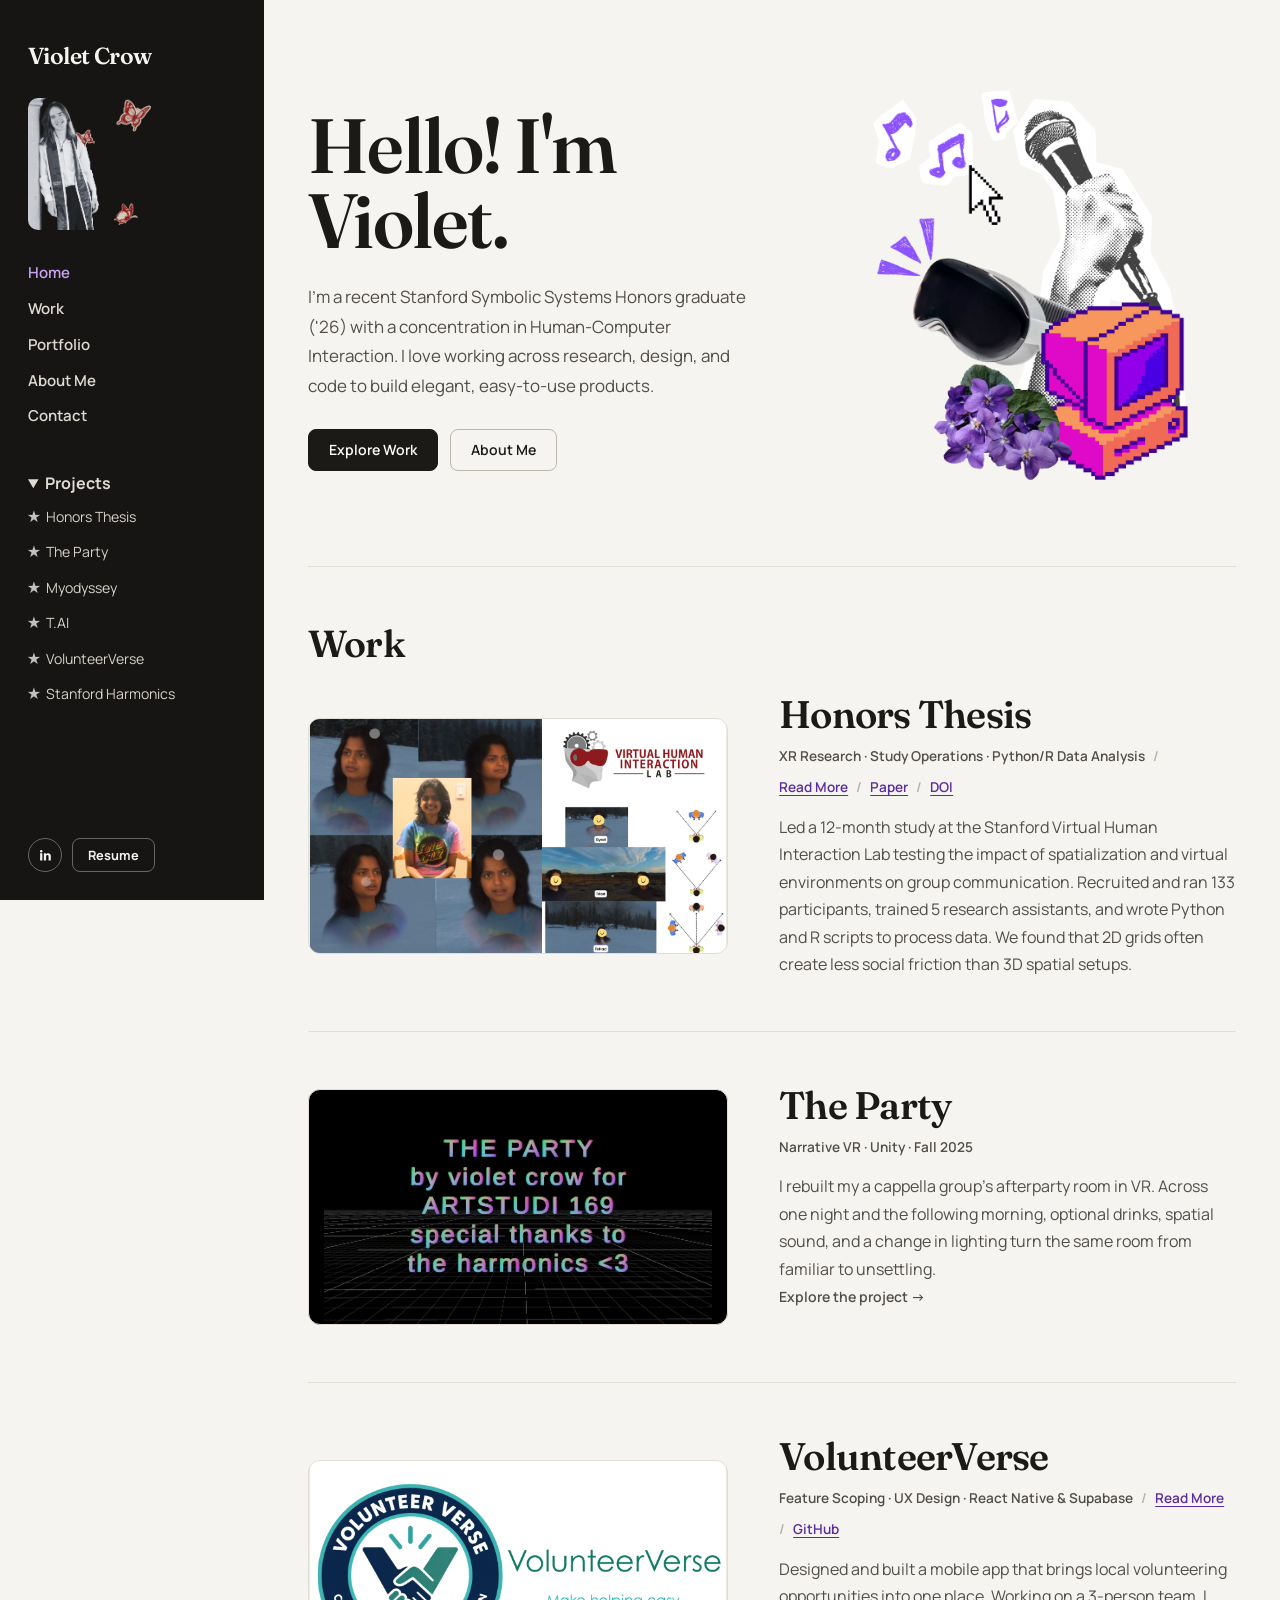
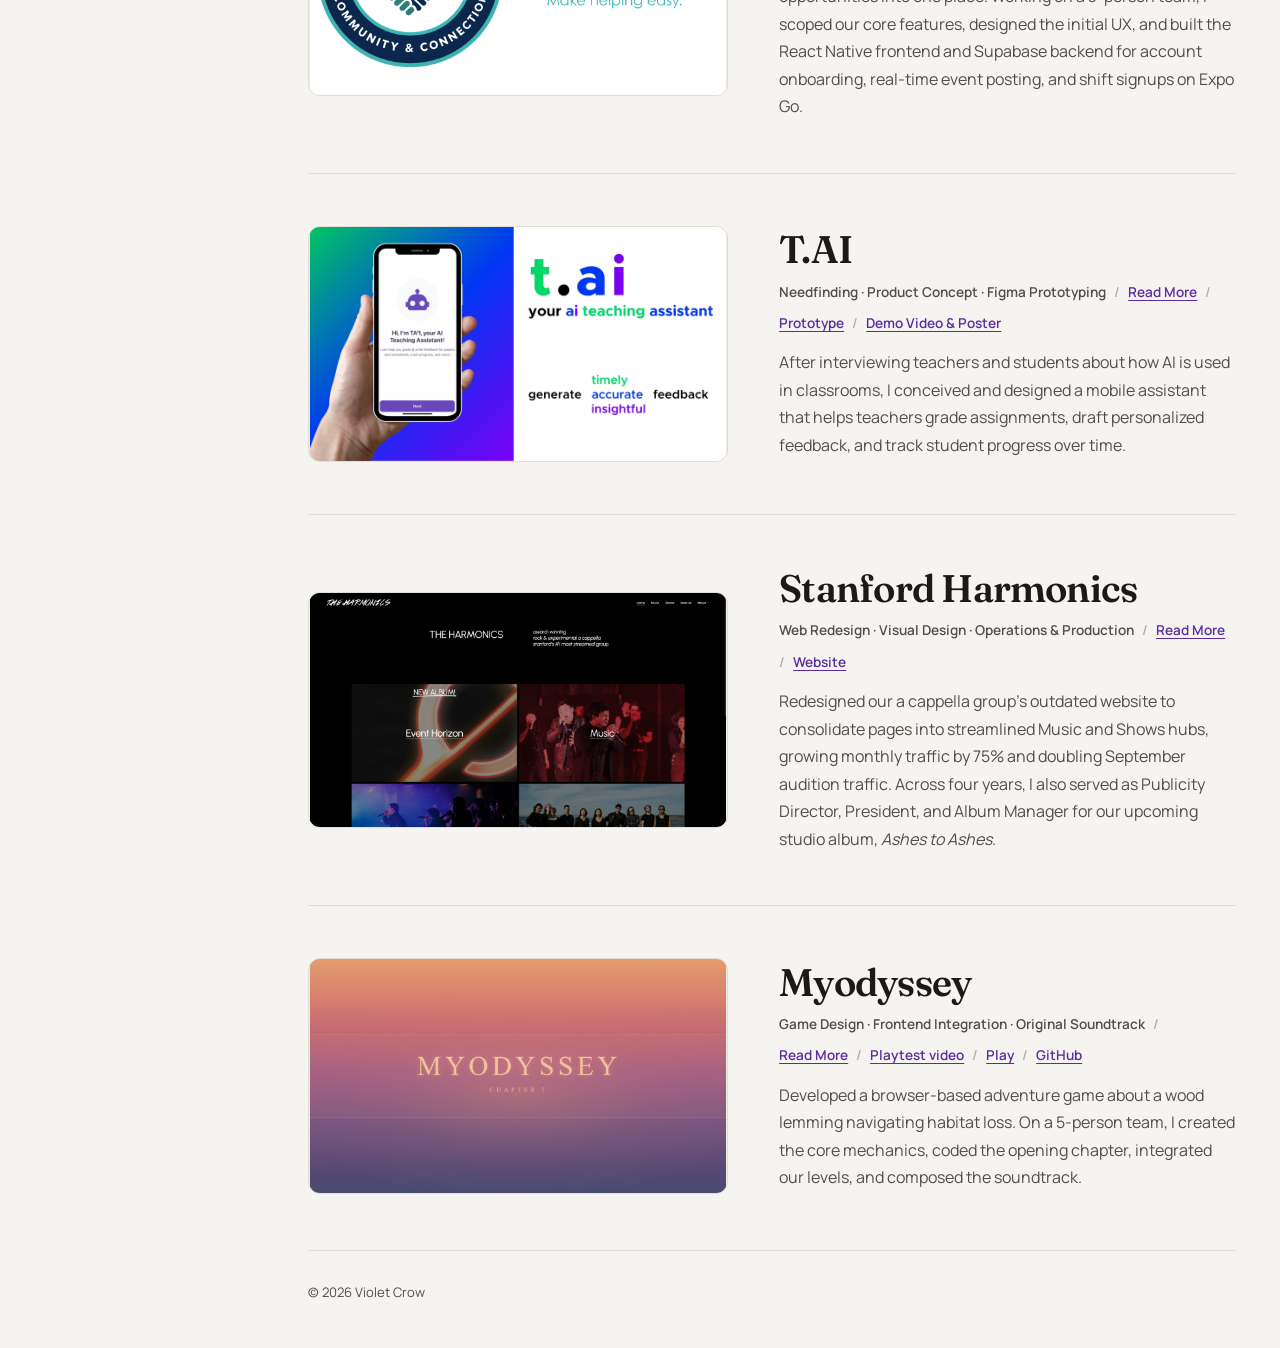
==== index.html @ f5a3b32a "added images to the party page" ====
<!DOCTYPE html>
<html lang="en">
<head>
  <meta charset="UTF-8" />
  <meta name="viewport" content="width=device-width, initial-scale=1.0" />
  <meta
    name="description"
    content="Violet Crow — Stanford Symbolic Systems graduate ('26) working across product, design, research, and engineering."
  />
  <title>Violet Crow | Product & HCI</title>

  <link rel="preconnect" href="https://fonts.googleapis.com" />
  <link rel="preconnect" href="https://fonts.gstatic.com" crossorigin />
  <link
    href="https://fonts.googleapis.com/css2?family=Fraunces:opsz,wght@9..144,600;9..144,700&family=Manrope:wght@400;500;600;700;800&display=swap"
    rel="stylesheet"
  />
  <link rel="stylesheet" href="styles.css" />
</head>

<body>
  <div class="site-shell">
    <aside class="sidebar" id="sidebar" aria-label="Site navigation">
      <div class="sidebar-top">
        <a class="brand" href="./">Violet Crow</a>
        <img
          class="profile-photo"
          src="assets/images/profile.png"
          alt="Portrait of Violet Crow"
          width="132"
          height="132"
        />
        <button
          class="menu-toggle"
          id="menu-toggle"
          type="button"
          aria-expanded="false"
          aria-controls="sidebar-menu"
        >
          Menu
        </button>
      </div>

      <div class="sidebar-menu" id="sidebar-menu">
        <nav class="sidebar-nav" aria-label="Primary">
          <a href="./" aria-current="page">Home</a>
          <a href="#work">Work</a>
          <a href="portfolio/">Portfolio</a>
          <a href="about/">About Me</a>
          <a href="contact/">Contact</a>
        </nav>

        <details class="recent-projects project-index" open>
          <summary>Projects</summary>
          <ul>
            <li><a href="work/thesis/">Honors Thesis</a></li>
            <li><a href="work/the-party/">The Party</a></li>
            <li><a href="work/myodyssey/">Myodyssey</a></li>
            <li><a href="work/tai/">T.AI</a></li>
            <li><a href="work/volunteerverse/">VolunteerVerse</a></li>
            <li><a href="work/harmonics/">Stanford Harmonics</a></li>
          </ul>
        </details>

        <div class="sidebar-actions">
          <a
            class="social-button"
            href="https://www.linkedin.com/in/violet-crow/"
            target="_blank"
            rel="noopener noreferrer"
            aria-label="LinkedIn"
            title="LinkedIn"
          >
            <svg viewBox="0 0 24 24" aria-hidden="true">
              <path d="M6.94 8.5H3.4V20h3.54V8.5ZM5.17 3A2.06 2.06 0 1 0 5.17 7.12 2.06 2.06 0 0 0 5.17 3ZM20.6 13.41c0-3.46-1.85-5.07-4.32-5.07-1.99 0-2.88 1.1-3.38 1.87V8.5H9.36V20h3.54v-5.69c0-1.5.28-2.95 2.14-2.95 1.84 0 1.87 1.71 1.87 3.04V20h3.55v-6.59Z" />
            </svg>
          </a>
          <a
            class="resume-button"
            href="https://violetcrow.me/assets/docs/VioletCrowResume.pdf"
            title="Resume"
            target="_blank"
            rel="noopener noreferrer"
          >
            Resume
          </a>
        </div>
      </div>
    </aside>

    <main class="main">
      <div class="container">
        <section class="hero">
          <div class="hero-grid">
            <div class="hero-copy">
              <p class="eyebrow">Product · Human-Computer Interaction · Design & Engineering</p>
              <h1>Hello! I'm Violet.</h1>
              <p class="hero-note">
                I’m a recent Stanford Symbolic Systems Honors graduate ('26) with a concentration in Human-Computer Interaction. I love working across research, design, and code to build elegant, easy-to-use products.
              </p>

              <div class="hero-actions">
                <a class="pill-button" href="#work">Explore Work</a>
                <a class="pill-button secondary" href="about/">About Me</a>
              </div>
            </div>

            <div class="hero-media">
              <img
                class="hero-collage media-placeholder"
                src="assets/images/hero-collage.png"
                alt="Collage of Violet Crow's research, design, and engineering projects"
              />
            </div>
          </div>
        </section>

        <section class="section" id="work" aria-labelledby="work-heading">
          <div class="section-heading">
            <h2 id="work-heading">Work</h2>
          </div>

          <div class="project-list">
            <!-- 1. Honors Thesis -->
            <article class="project">
              <a class="project-image-wrap" href="work/thesis/" aria-label="View Honors Thesis">
                <img
                  class="project-image"
                  src="assets/images/thesis.jpg"
                  alt="Honors thesis preview"
                  loading="lazy"
                />
              </a>

              <div class="project-copy">
                <h3 class="project-title">
                  <a href="work/thesis/">Honors Thesis</a>
                </h3>

                <div class="project-meta">
                  <span>XR Research · Study Operations · Python/R Data Analysis</span>
                  <span class="dot">/</span>
                  <a href="work/thesis/">Read More</a>
                  <span class="dot">/</span>
                  <a href="https://violetcrow.me/assets/portfolio/thesis-paper.pdf" target="_blank" rel="noopener noreferrer" aria-label="Read thesis paper">Paper</a>
                  <span class="dot">/</span>
                  <a href="https://doi.org/10.25740/my027tc4249" target="_blank" rel="noopener noreferrer" aria-label="Stanford repository DOI">DOI</a>
                </div>

                <p class="project-description">
                  Led a 12-month study at the Stanford Virtual Human Interaction Lab testing the impact of spatialization and virtual environments on group communication. Recruited and ran 133 participants, trained 5 research assistants, and wrote Python and R scripts to process data. We found that 2D grids often create less social friction than 3D spatial setups.
                </p>
              </div>
            </article>

            <!-- The Party -->
            <article class="project party-project">
              <a class="project-image-wrap" href="work/the-party/" aria-label="Explore The Party">
                <img
                  class="project-image"
                  src="assets/images/party-credits.png"
                  alt="The Party by Violet Crow for ARTSTUDI 169. Special thanks to the Harmonics."
                  width="895"
                  height="539"
                  loading="lazy"
                />
              </a>
              <div class="project-copy"><h3 class="project-title"><a href="work/the-party/">The Party</a></h3>
                <div class="project-meta"><span>Narrative VR · Unity · Fall 2025</span></div>
                <p class="project-description">I rebuilt my a cappella group’s afterparty room in VR. Across one night and the following morning, optional drinks, spatial sound, and a change in lighting turn the same room from familiar to unsettling.</p>
                <a class="back-link" href="work/the-party/">Explore the project →</a>
              </div>
            </article>

            <article class="project">
              <a class="project-image-wrap" href="work/volunteerverse/" aria-label="View VolunteerVerse">
                <img
                  class="project-image"
                  src="assets/images/volunteerverse.jpg"
                  alt="VolunteerVerse mobile app preview"
                  loading="lazy"
                />
              </a>

              <div class="project-copy">
                <h3 class="project-title">
                  <a href="work/volunteerverse/">VolunteerVerse</a>
                </h3>

                <div class="project-meta">
                  <span>Feature Scoping · UX Design · React Native & Supabase</span>
                  <span class="dot">/</span>
                  <a href="work/volunteerverse/">Read More</a>
                  <span class="dot">/</span>
                  <a href="https://github.com/cs147L-25au/Final-Project-volunteer_verse" target="_blank" rel="noopener noreferrer">GitHub</a>
                </div>

                <p class="project-description">
                  Designed and built a mobile app that brings local volunteering opportunities into one place. Working on a 3-person team, I scoped our core features, designed the initial UX, and built the React Native frontend and Supabase backend for account onboarding, real-time event posting, and shift signups on Expo Go.
                </p>
              </div>
            </article>

            <!-- 3. T.AI -->
            <article class="project">
              <a class="project-image-wrap" href="work/tai/" aria-label="View T.AI">
                <img
                  class="project-image"
                  src="assets/images/tai.jpg"
                  alt="T.AI mobile app preview"
                  loading="lazy"
                />
              </a>

              <div class="project-copy">
                <h3 class="project-title">
                  <a href="work/tai/">T.AI</a>
                </h3>

                <div class="project-meta">
                  <span>Needfinding · Product Concept · Figma Prototyping</span>
                  <span class="dot">/</span>
                  <a href="work/tai/">Read More</a>
                  <span class="dot">/</span>
                  <a href="https://www.figma.com/proto/utyWo2W1V87F10TjftMStV/MedFi-Prototype--Current-?node-id=98-238&t=ID0Ffh1nkYUGRBFG-1&scaling=scale-down&content-scaling=fixed&page-id=0%3A1&starting-point-node-id=98%3A238" target="_blank" rel="noopener noreferrer">Prototype</a>
                  <span class="dot">/</span>
                  <a href="https://violetcrow.me/work/tai/#deliverables" target="_blank" rel="noopener noreferrer">Demo Video & Poster</a>
                </div>

                <p class="project-description">
                  After interviewing teachers and students about how AI is used in classrooms, I conceived and designed a mobile assistant that helps teachers grade assignments, draft personalized feedback, and track student progress over time.
                </p>
              </div>
            </article>

            <!-- 4. Stanford Harmonics -->
            <article class="project">
              <a class="project-image-wrap" href="work/harmonics/" aria-label="View Stanford Harmonics project">
                <img
                  class="project-image"
                  src="assets/images/harmonics.jpg"
                  alt="Stanford Harmonics website and visual design work"
                  loading="lazy"
                />
              </a>

              <div class="project-copy">
                <h3 class="project-title">
                  <a href="work/harmonics/">Stanford Harmonics</a>
                </h3>

                <div class="project-meta">
                  <span>Web Redesign · Visual Design · Operations & Production</span>
                  <span class="dot">/</span>
                  <a href="work/harmonics/">Read More</a>
                  <span class="dot">/</span>
                  <a href="https://stanfordharmonics.com" target="_blank" rel="noopener noreferrer" aria-label="Visit Harmonics website">Website</a>
                </div>

                <p class="project-description">
                  Redesigned our a cappella group’s outdated website to consolidate pages into streamlined Music and Shows hubs, growing monthly traffic by 75% and doubling September audition traffic. Across four years, I also served as Publicity Director, President, and Album Manager for our upcoming studio album, <em>Ashes to Ashes</em>.
                </p>
              </div>
            </article>

            <!-- 5. Myodyssey -->
            <article class="project">
              <a class="project-image-wrap" href="work/myodyssey/" aria-label="View Myodyssey">
                <img
                  class="project-image"
                  src="assets/images/myodyssey.jpg"
                  alt="Myodyssey game preview"
                  loading="lazy"
                />
              </a>

              <div class="project-copy">
                <h3 class="project-title">
                  <a href="work/myodyssey/">Myodyssey</a>
                </h3>

                <div class="project-meta">
                  <span>Game Design · Frontend Integration · Original Soundtrack</span>
                  <span class="dot">/</span>
                  <a href="work/myodyssey/">Read More</a>
                  <span class="dot">/</span>
                  <a href="work/myodyssey/#playtest-video">Playtest video</a>
                  <span class="dot">/</span>
                  <a href="https://venef.itch.io/myodyssey" target="_blank" rel="noopener noreferrer">Play</a>
                  <span class="dot">/</span>
                  <a href="https://github.com/F10naH/Myopus_game" target="_blank" rel="noopener noreferrer">GitHub</a>
                </div>

                <p class="project-description">
                  Developed a browser-based adventure game about a wood lemming navigating habitat loss. On a 5-person team, I created the core mechanics, coded the opening chapter, integrated our levels, and composed the soundtrack.
                </p>
              </div>
            </article>
          </div>
        </section>

        <footer>
          © 2026 Violet Crow
        </footer>
      </div>
    </main>
  </div>

  <script>
    const menuToggle = document.getElementById('menu-toggle');
    const sidebar = document.getElementById('sidebar');

    menuToggle.addEventListener('click', () => {
      const isOpen = sidebar.classList.toggle('is-open');
      menuToggle.setAttribute('aria-expanded', isOpen);
      menuToggle.textContent = isOpen ? 'Close' : 'Menu';
    });
  </script>
</body>
</html>
---- styles.css ----
:root {
  --bg: #f6f4f0;
  --surface: #fcfbf9;
  --surface-tint: #edeae4;
  --ink: #1c1a17;
  --muted: #524e49;
  --line: #e2ddd5;
  --purple: #5a2ca0;
  --purple-dark: #40206f;
  --sidebar: 264px;
  --max-width: 1360px;
  --radius: 12px;
}

* {
  box-sizing: border-box;
}

html {
  scroll-behavior: smooth;
}

body {
  margin: 0;
  background: var(--bg);
  color: var(--ink);
  font-family: "Manrope", system-ui, -apple-system, BlinkMacSystemFont, "Segoe UI", sans-serif;
  font-size: 1rem;
  line-height: 1.72;
  -webkit-font-smoothing: antialiased;
  text-rendering: optimizeLegibility;
}

a {
  color: inherit;
  text-decoration: none;
}

img {
  display: block;
  max-width: 100%;
}

h1,
h2,
h3,
h4 {
  margin: 0;
  font-family: "Fraunces", Georgia, serif;
  font-weight: 600;
  letter-spacing: -0.02em;
  color: var(--ink);
}

p {
  margin: 0;
  line-height: 1.72;
}

.site-shell {
  min-height: 100vh;
}

/* Hide template kickers across all pages */
.eyebrow,
.section-kicker,
.callout-kicker {
  display: none;
}

/* ---------------- Sidebar ---------------- */

.sidebar {
  position: fixed;
  inset: 0 auto 0 0;
  width: var(--sidebar);
  padding: 36px 28px 28px;
  display: flex;
  flex-direction: column;
  background: #161514;
  color: #f6f4f0;
  z-index: 30;
  overflow-y: auto;
}

.sidebar-top {
  display: flex;
  flex-direction: column;
}

.brand {
  display: inline-block;
  width: fit-content;
  font-family: "Fraunces", Georgia, serif;
  font-size: 1.45rem;
  font-weight: 600;
  letter-spacing: -0.025em;
  margin-bottom: 22px;
}

.profile-photo {
  width: 128px;
  aspect-ratio: 1;
  object-fit: cover;
  border-radius: 10px;
  margin-bottom: 30px;
}

.menu-toggle {
  display: none;
  background: transparent;
  border: 1px solid #6b6661;
  color: #f6f4f0;
  border-radius: 8px;
  padding: 6px 12px;
  font-family: inherit;
  font-size: 0.84rem;
  font-weight: 600;
  cursor: pointer;
}

.sidebar-menu {
  display: flex;
  flex-direction: column;
  flex: 1;
}

.sidebar-nav,
.recent-projects {
  display: grid;
  gap: 10px;
}

.sidebar-nav a {
  color: #dedad3;
  font-size: 0.94rem;
  font-weight: 600;
  width: fit-content;
  transition: color 150ms ease;
}

.sidebar-nav a:hover,
.sidebar-nav a[aria-current="page"],
.recent-projects a:hover,
.recent-projects a[aria-current="page"] {
  color: #c4a3f3;
}

.recent-projects {
  margin-top: 36px;
}

.recent-projects h2 {
  font-family: "Manrope", system-ui, sans-serif;
  font-size: 0.78rem;
  line-height: 1.3;
  color: #969089;
  font-weight: 700;
  letter-spacing: 0.04em;
  margin-bottom: 4px;
}

.recent-projects ul {
  margin: 0;
  padding-left: 16px;
  display: grid;
  gap: 8px;
  color: #d6d1c9;
}

li::marker {
  content: "★ ";
  color: silver;
}

.recent-projects li {
  padding-left: 2px;
}

.recent-projects a {
  font-size: 0.88rem;
  color: inherit;
  transition: color 150ms ease;
}

.sidebar-actions {
  margin-top: auto;
  display: flex;
  align-items: center;
  gap: 10px;
  padding-top: 30px;
}

.social-button,
.resume-button,
.pill-button {
  border: 1px solid #6b6661;
  background: transparent;
  color: inherit;
  transition:
    background-color 150ms ease,
    color 150ms ease,
    border-color 150ms ease;
}

.social-button:hover,
.resume-button:hover {
  background: #f6f4f0;
  color: #161514;
  border-color: #f6f4f0;
}

.social-button {
  width: 34px;
  height: 34px;
  display: grid;
  place-items: center;
  border-radius: 50%;
  flex: 0 0 auto;
}

.social-button svg {
  width: 15px;
  height: 15px;
  fill: currentColor;
}

.resume-button {
  min-height: 34px;
  padding: 0 15px;
  border-radius: 8px;
  font-size: 0.8rem;
  font-weight: 700;
  display: flex;
  align-items: center;
}

/* ---------------- Main & Buttons ---------------- */

.main {
  margin-left: var(--sidebar);
  min-height: 100vh;
}

.container {
  width: min(calc(100% - 88px), var(--max-width));
  margin: 0 auto;
}

.hero-actions {
  margin-top: 28px;
  display: flex;
  flex-wrap: wrap;
  gap: 12px;
}

.pill-button {
  display: inline-flex;
  align-items: center;
  justify-content: center;
  min-height: 42px;
  padding: 0 20px;
  border-radius: 8px;
  background: var(--ink);
  border-color: var(--ink);
  color: #fff;
  font-size: 0.88rem;
  font-weight: 600;
  font-family: inherit;
  cursor: pointer;
}

.pill-button:hover {
  background: var(--purple);
  border-color: var(--purple);
  color: #fff;
}

.pill-button.secondary {
  background: transparent;
  color: var(--ink);
  border-color: #bdb6ac;
}

.pill-button.secondary:hover {
  background: var(--ink);
  border-color: var(--ink);
  color: #fff;
}

.pill-button.small {
  min-height: 36px;
  padding: 0 16px;
  font-size: 0.82rem;
}

/* ---------------- Home Page ---------------- */

.hero {
  padding: 84px 0 72px;
}

.hero-grid {
  display: grid;
  grid-template-columns: minmax(0, 1.05fr) minmax(320px, 0.95fr);
  gap: clamp(36px, 5vw, 80px);
  align-items: center;
}

.hero-copy {
  max-width: 660px;
}

.hero h1 {
  font-size: clamp(3.2rem, 6vw, 5.4rem);
  line-height: 0.98;
}

.hero-note {
  margin-top: 24px;
  max-width: 600px;
  color: var(--muted);
  font-size: 1.06rem;
  line-height: 1.75;
}

.hero-media {
  display: grid;
  place-items: center;
}

.hero-collage {
  width: 100%;
  max-width: 600px;
  aspect-ratio: 1 / 1;
  object-fit: contain;
  border-radius: var(--radius);
}

.section {
  padding: 56px 0;
  border-top: 1px solid var(--line);
}

.section-heading {
  margin-bottom: 28px;
}

.section-heading h2 {
  font-size: clamp(1.75rem, 3vw, 2.35rem);
  line-height: 1.1;
}

.project-list {
  display: grid;
  gap: 52px;
}

.project {
  display: grid;
  grid-template-columns: minmax(260px, 420px) minmax(0, 1fr);
  gap: clamp(24px, 4vw, 52px);
  align-items: center;
  padding-bottom: 52px;
  border-bottom: 1px solid var(--line);
}

.project:last-child {
  padding-bottom: 0;
  border-bottom: 0;
}

.project-image-wrap {
  overflow: hidden;
  border-radius: var(--radius);
  background: var(--surface-tint);
  border: 1px solid var(--line);
  aspect-ratio: 16 / 9;
  display: flex;
  align-items: center;
  justify-content: center;
}

.party-project .project-image-wrap {
  background: #000;
}

.project-image {
  width: 100%;
  height: 100%;
  object-fit: contain;
  transition: transform 300ms ease;
}

.project:hover .project-image {
  transform: scale(1.015);
}

.project-title {
  font-size: clamp(1.75rem, 3vw, 2.5rem);
  line-height: 1.1;
}

.project-title a:hover {
  color: var(--purple);
}

.project-meta {
  margin-top: 10px;
  display: flex;
  align-items: center;
  flex-wrap: wrap;
  gap: 8px;
  color: var(--muted);
  font-size: 0.85rem;
  font-weight: 600;
}

.project-meta .dot {
  color: #b5afa6;
}

.project-meta a {
  color: var(--purple);
  text-decoration: underline;
  text-decoration-thickness: 1px;
  text-underline-offset: 3px;
}

.project-meta a:hover {
  color: var(--purple-dark);
}

.project-description {
  margin-top: 14px;
  max-width: 720px;
  color: var(--muted);
  font-size: 1rem;
}

/* ---------------- About Page ---------------- */

.page-hero {
  padding: 64px 0 48px;
}

.page-hero h1 {
  font-size: clamp(2.4rem, 4.2vw, 3.6rem);
  line-height: 1.02;
  margin-bottom: 20px;
}

.about-intro-grid {
  display: grid;
  grid-template-columns: minmax(0, 1.15fr) minmax(280px, 0.85fr);
  gap: clamp(32px, 5vw, 72px);
  align-items: start;
}

.prose {
  display: grid;
  gap: 16px;
  color: var(--muted);
  font-size: 1.02rem;
  max-width: 680px;
}

.prose strong {
  color: var(--ink);
  font-weight: 700;
}

.photo-card {
  margin: 0;
  overflow: hidden;
  border-radius: var(--radius);
  background: var(--surface-tint);
  border: 1px solid var(--line);
}

.photo-card img {
  width: 100%;
  aspect-ratio: 16 / 9;
  object-fit: contain;
}

.photo-strip {
  margin-top: 28px;
  display: grid;
  grid-template-columns: repeat(2, minmax(0, 1fr));
  gap: 20px;
}

.photo-caption {
  padding: 12px 16px;
  background: var(--surface);
  color: var(--muted);
  font-size: 0.82rem;
  font-weight: 500;
  border-top: 1px solid var(--line);
}

.experience-list {
  display: grid;
  gap: 28px;
}

.experience-item {
  display: grid;
  grid-template-columns: 240px minmax(0, 1fr);
  gap: clamp(16px, 3vw, 44px);
  padding-bottom: 28px;
  border-bottom: 1px solid var(--line);
}

.experience-item:last-child {
  padding-bottom: 0;
  border-bottom: 0;
}

.experience-org {
  font-family: "Fraunces", Georgia, serif;
  font-size: 1.3rem;
  line-height: 1.2;
}

.experience-period {
  margin-top: 4px;
  color: var(--muted);
  font-size: 0.85rem;
  font-weight: 600;
}

.experience-role {
  font-family: "Manrope", system-ui, sans-serif;
  font-size: 1rem;
  font-weight: 700;
  color: var(--ink);
  margin-bottom: 4px;
}

.sub-roles {
  display: grid;
  gap: 16px;
}

.experience-desc {
  color: var(--muted);
  font-size: 0.98rem;
  max-width: 720px;
}

.card-grid-3 {
  display: grid;
  grid-template-columns: repeat(3, minmax(0, 1fr));
  gap: 20px;
}

.info-card {
  background: var(--surface);
  border: 1px solid var(--line);
  border-radius: var(--radius);
  padding: 24px;
}

.info-card h3 {
  font-size: 1.25rem;
  margin-bottom: 12px;
}

.skill-list {
  list-style: none;
  padding: 12px 0 0;
  margin: 0;
  display: grid;
  gap: 8px;
  border-top: 1px solid var(--line);
}

.skill-list li {
  font-size: 0.94rem;
  font-weight: 500;
  color: var(--muted);
}

.beyond-grid {
  display: grid;
  grid-template-columns: minmax(0, 1.15fr) minmax(260px, 0.85fr);
  gap: clamp(28px, 5vw, 64px);
  align-items: start;
}

.favorites-box {
  margin: 0;
  background: var(--surface);
  border: 1px solid var(--line);
  border-radius: var(--radius);
  padding: 20px 24px;
  display: grid;
  gap: 12px;
}

.favorite-row {
  display: flex;
  flex-direction: column;
  gap: 2px;
  padding-bottom: 12px;
  border-bottom: 1px solid var(--line);
}

.favorite-row:last-child {
  padding-bottom: 0;
  border-bottom: 0;
}

.favorite-row dd {
  margin: 0;
}

.favorite-label {
  font-size: 0.78rem;
  font-weight: 600;
  color: var(--muted);
}

.favorite-value {
  font-size: 0.96rem;
  font-weight: 700;
  color: var(--ink);
}

/* ---------------- Contact Page ---------------- */

.contact-section {
  min-height: calc(100vh - 100px);
  padding: 72px 0 84px;
  display: flex;
  flex-direction: column;
  justify-content: center;
  max-width: 780px;
}

.contact-section h1 {
  font-size: clamp(2.6rem, 4.5vw, 3.8rem);
  line-height: 1.02;
  margin-bottom: 20px;
}

.contact-grid {
  margin-top: 36px;
  display: grid;
  gap: 16px;
}

.contact-card {
  background: var(--surface);
  border: 1px solid var(--line);
  border-radius: var(--radius);
  padding: 24px 28px;
  display: flex;
  align-items: center;
  justify-content: space-between;
  gap: 20px;
  flex-wrap: wrap;
}

.contact-label {
  font-family: "Manrope", system-ui, sans-serif;
  font-size: 0.9rem;
  font-weight: 700;
  color: var(--ink);
  margin: 0 0 4px;
}

.contact-value {
  font-family: "Manrope", system-ui, sans-serif;
  font-size: 1.02rem;
  font-weight: 600;
  margin: 0;
}

.contact-value a {
  color: var(--purple);
  text-decoration: underline;
  text-decoration-thickness: 1.5px;
  text-underline-offset: 4px;
  transition: color 150ms ease;
}

.contact-value a:hover {
  color: var(--purple-dark);
}

.contact-actions {
  display: flex;
  align-items: center;
  gap: 10px;
}

/* ---------------- Project Case Study ---------------- */

.case-hero {
  padding: 56px 0 44px;
}

.back-link {
  display: inline-flex;
  align-items: center;
  gap: 6px;
  margin-bottom: 20px;
  color: var(--muted);
  font-size: 0.88rem;
  font-weight: 600;
  transition: color 150ms ease;
}

.back-link:hover {
  color: var(--purple);
}

.case-hero h1 {
  font-size: clamp(2.4rem, 4.4vw, 3.6rem);
  line-height: 1.04;
  max-width: 860px;
}

.case-subtitle {
  margin-top: 14px;
  max-width: 780px;
  font-size: clamp(1.08rem, 1.8vw, 1.28rem);
  font-weight: 500;
  line-height: 1.55;
  color: var(--muted);
}

.case-meta-grid {
  margin-top: 28px;
  padding: 18px 0;
  border-top: 1px solid var(--line);
  border-bottom: 1px solid var(--line);
  display: grid;
  grid-template-columns: repeat(4, minmax(0, 1fr));
  gap: 20px;
}

.meta-item {
  display: flex;
  flex-direction: column;
  gap: 4px;
}

.meta-label {
  font-size: 0.78rem;
  font-weight: 600;
  color: var(--muted);
}

.meta-value {
  font-size: 0.92rem;
  font-weight: 700;
  color: var(--ink);
  line-height: 1.45;
}

.case-banner {
  margin: 28px 0 0;
  overflow: hidden;
  border-radius: var(--radius);
  border: 1px solid var(--line);
  background: var(--surface-tint);
}

.case-banner img {
  width: 100%;
  aspect-ratio: 16 / 9;
  object-fit: contain;
}

.case-grid {
  display: grid;
  grid-template-columns: 240px minmax(0, 1fr);
  gap: clamp(20px, 4vw, 56px);
  align-items: start;
}

.case-grid h2 {
  font-size: clamp(1.45rem, 2.4vw, 1.95rem);
  line-height: 1.15;
}

.case-body {
  display: grid;
  gap: 16px;
  max-width: 700px;
  color: var(--muted);
  font-size: 1.02rem;
}

.case-body strong {
  color: var(--ink);
  font-weight: 700;
}

.case-body > .photo-card img {
  height: auto;
  aspect-ratio: auto;
}

.callout-box {
  margin: 8px 0;
  padding: 4px 0 4px 20px;
  border-left: 2px solid var(--line);
}

.callout-box blockquote {
  margin: 0;
}

.callout-box p {
  color: var(--ink);
  font-size: 1rem;
  font-style: italic;
  line-height: 1.72;
}

.case-gallery {
  margin-top: 32px;
  display: grid;
  grid-template-columns: repeat(2, minmax(0, 1fr));
  gap: 22px;
}

.case-gallery.single {
  grid-template-columns: 1fr;
}

.case-gallery.three-col {
  grid-template-columns: repeat(3, minmax(0, 1fr));
}

.embed-grid {
  display: grid;
  grid-template-columns: repeat(2, minmax(0, 1fr));
  gap: 24px;
}

.embed-card {
  background: var(--surface);
  border: 1px solid var(--line);
  border-radius: var(--radius);
  overflow: hidden;
  display: flex;
  flex-direction: column;
}

.embed-header {
  padding: 14px 18px;
  border-bottom: 1px solid var(--line);
  display: flex;
  align-items: center;
  justify-content: space-between;
  gap: 12px;
}

.embed-title {
  font-family: "Manrope", system-ui, sans-serif;
  font-size: 0.92rem;
  font-weight: 700;
  color: var(--ink);
}

.embed-header a {
  font-size: 0.82rem;
  font-weight: 600;
  color: var(--purple);
  text-decoration: underline;
  text-underline-offset: 3px;
}

.embed-frame {
  width: 100%;
  aspect-ratio: 16 / 10;
  border: 0;
  background: var(--surface-tint);
  display: block;
}

.project-nav-footer {
  padding: 36px 0;
  border-top: 1px solid var(--line);
  display: flex;
  align-items: center;
  justify-content: space-between;
  gap: 16px;
  flex-wrap: wrap;
}

.project-nav-footer .back-link {
  margin-bottom: 0;
}

.project-nav-link {
  display: flex;
  flex-direction: column;
  gap: 4px;
}

.project-nav-link.next {
  text-align: right;
  margin-left: auto;
}

.project-nav-label {
  font-size: 0.78rem;
  font-weight: 600;
  color: var(--muted);
}

.project-nav-title {
  font-family: "Fraunces", Georgia, serif;
  font-size: 1.35rem;
  color: var(--ink);
  transition: color 150ms ease;
}

.project-nav-link:hover .project-nav-title {
  color: var(--purple);
}

/* ---------------- Audio Track Selector ---------------- */

.audio-card {
  background: var(--surface);
  border: 1px solid var(--line);
  border-radius: var(--radius);
  padding: 22px 24px;
  display: grid;
  gap: 16px;
}

.audio-card-header {
  display: flex;
  align-items: center;
  justify-content: space-between;
  gap: 12px;
  flex-wrap: wrap;
}

.audio-player {
  width: 100%;
  height: 40px;
}

.track-list {
  display: flex;
  flex-wrap: wrap;
  gap: 8px;
}

.track-btn {
  padding: 7px 14px;
  border-radius: 8px;
  border: 1px solid var(--line);
  background: var(--bg);
  color: var(--ink);
  font-family: inherit;
  font-size: 0.82rem;
  font-weight: 600;
  cursor: pointer;
  transition:
    background-color 150ms ease,
    color 150ms ease,
    border-color 150ms ease;
}

.track-btn:hover {
  border-color: var(--purple);
  color: var(--purple);
}

.track-btn.is-active {
  background: var(--purple);
  border-color: var(--purple);
  color: #fff;
}

/* ---------------- Footer ---------------- */

footer {
  padding: 30px 0 44px;
  border-top: 1px solid var(--line);
  color: var(--muted);
  font-size: 0.82rem;
}

/* ---------------- Responsive ---------------- */

@media (max-width: 1000px) {
  :root {
    --sidebar: 224px;
  }

  .sidebar {
    padding-inline: 20px;
  }

  .container {
    width: min(calc(100% - 52px), var(--max-width));
  }

  .hero-grid,
  .about-intro-grid,
  .beyond-grid,
  .experience-item,
  .card-grid-3,
  .case-grid,
  .case-gallery.three-col,
  .embed-grid {
    grid-template-columns: 1fr;
  }

  .experience-item {
    gap: 12px;
  }

  .case-meta-grid {
    grid-template-columns: repeat(2, minmax(0, 1fr));
  }

  .hero-collage {
    max-width: 520px;
  }
}

@media (max-width: 760px) {
  :root {
    --sidebar: 0px;
  }

  .sidebar {
    position: sticky;
    top: 0;
    width: 100%;
    padding: 14px 20px;
    border-bottom: 1px solid #2b2927;
  }

  .sidebar-top {
    flex-direction: row;
    align-items: center;
    justify-content: space-between;
  }

  .brand {
    font-size: 1.25rem;
    margin-bottom: 0;
  }

  .profile-photo {
    display: none;
  }

  .menu-toggle {
    display: inline-flex;
    align-items: center;
    justify-content: center;
  }

  .sidebar-menu {
    display: none;
    padding-top: 18px;
    padding-bottom: 8px;
  }

  .sidebar.is-open .sidebar-menu {
    display: flex;
  }

  .sidebar-nav {
    display: flex;
    flex-wrap: wrap;
    gap: 12px 20px;
  }

  .recent-projects {
    margin-top: 20px;
  }

  .recent-projects ul {
    display: flex;
    flex-wrap: wrap;
    gap: 8px 18px;
    padding-left: 0;
    list-style: none;
  }

  .recent-projects li {
    padding-left: 0;
  }

  .sidebar-actions {
    margin-top: 20px;
    padding-top: 16px;
    border-top: 1px solid #2b2927;
  }

  .main {
    margin-left: 0;
  }

  .container {
    width: min(calc(100% - 38px), var(--max-width));
  }

  .hero,
  .page-hero,
  .case-hero {
    padding: 40px 0 36px;
  }

  .section {
    padding: 44px 0;
  }

  .project,
  .photo-strip,
  .case-meta-grid,
  .case-gallery {
    grid-template-columns: 1fr;
    gap: 20px;
  }

  .contact-section {
    min-height: auto;
    padding: 48px 0 64px;
  }

  .contact-card {
    flex-direction: column;
    align-items: flex-start;
    padding: 20px 22px;
  }
}

@media screen and (max-width: 760px) {
  [id] { scroll-margin-top: 5rem; }
  .sidebar.is-open { max-height: 100dvh; overflow-y: auto; }
}

@page { size: letter; margin: .55in .65in; }

@media print {
  .project-page { background: var(--bg); print-color-adjust: exact; -webkit-print-color-adjust: exact; }
  .project-page .site-shell, .project-page .main { min-height: 0; }
  .project-page .main { margin: 0; }
  .project-page .container { width: 100%; }
  .project-page .sidebar { position: static; display: block; width: auto; padding: 9pt 15pt; }
  .project-page .sidebar-top { display: block; }
  .project-page .brand { color: white; font-size: 17pt; margin: 0; }
  .project-page :is(.profile-photo,.sidebar-menu,.menu-toggle,.hero-actions,.back-link,.project-nav-footer,footer,iframe,video,audio,.embed-header a) { display: none; }
  .project-page .case-hero { padding: 12pt 0 8pt; }
  .project-page .case-hero h1 { font-size: 29pt; }
  .project-page .case-subtitle { font-size: 12pt; margin-top: 6pt; }
  .project-page .case-meta-grid { grid-template-columns: repeat(2, 1fr); gap: 5pt 14pt; margin-top: 8pt; padding: 7pt 0; }
  .project-page .meta-item { padding: 0; }
  .project-page .meta-label { font-size: 8pt; }
  .project-page .meta-value { font-size: 10pt; }
  .project-page .section { padding: 10pt 0; }
  .project-page .case-grid, .project-page .case-body { display: block; }
  .project-page :is(h2,.section-heading) { font-size: 18pt; line-height: 1.15; margin: 0 0 6pt; break-after: avoid; }
  .project-page .case-body { max-width: none; }
  .project-page :is(.case-body p,.case-body li,.callout-box p) { font-size: 10.5pt; line-height: 1.46; }
  .project-page .case-body p+p { margin-top: 5pt; }
  .project-page figure { break-inside: avoid; }
  .project-page .case-banner { margin: 8pt 0 0; }
  .project-page .case-banner img { height: 1.95in; }
  .project-page .case-gallery { display: grid; grid-template-columns: repeat(2,minmax(0,1fr)); gap: 8pt; margin: 8pt 0 0; break-inside: avoid; }
  .project-page .case-gallery.single { grid-template-columns: 1fr; }
  .project-page .case-gallery.three-col { grid-template-columns: repeat(3,minmax(0,1fr)); }
  .project-page .photo-card img { height: 1.9in; }
  .project-page .case-gallery.single img { height: 2.4in; }
  .project-page .photo-caption { font-size: 9pt; padding: 4pt 6pt; line-height: 1.35; }
  .project-page .section:has(> .case-grid #execution-heading), .project-page .section:has(#web-heading), .project-page #brand-gallery { break-before: page; }
  .project-page .audio-card, .project-page .embed-card { padding: 4pt 7pt; }
  .project-page .embed-header { padding: 2pt; }
  .project-page .track-btn { color: var(--ink); background: transparent; padding: 2pt; border: 0; }
  .project-page .embed-grid { display: block; }
}
@media print {
  .project-page .section { padding: 7pt 0; }
  .project-page #deliverables .embed-grid { display: flex; flex-wrap: wrap; gap: 3pt 8pt; }
  .project-page #deliverables .embed-header { min-height: 0; }
  .project-page #deliverables .embed-title { font-size: 9pt; }
  .project-page:has(#sequence) .case-meta-grid { display: flex; align-items: start; gap: 18pt; }
  .project-page:has(#soundtrack) .section[aria-labelledby="takeaways-heading"] { break-before: page; }
}

.project-index summary {cursor:pointer; font-weight:700; color:#dedad3; padding-block:5px;}
.project-index a[aria-current="page"] {font-weight:800;}
.recording-credits {display:flex;flex-wrap:wrap;gap:1.2rem 4rem;margin-top:1rem;}
.recording-credits p {color:var(--muted);}
.print-media-note {display:none;}
@media print {
  .project-page .print-media-note {display:block;font-size:10pt;line-height:1.4;margin:3pt 5pt;}
  .project-page #deliverables .embed-grid {display:block;}
  .project-page .section:has(#deliverables-heading) {break-inside:avoid;}
  .project-page #recordings {break-inside:avoid;}
}

.print-media-still {display:none;}
.track-duration {font-variant-numeric:tabular-nums;opacity:.8;}
@media print {
  .project-page #deliverables {break-before:page;}
  .project-page .print-media-still {display:block;max-height:1.95in;max-width:95%;object-fit:contain;margin:4pt auto;}
  .project-page #deliverables .embed-card {break-inside:avoid;margin:5pt 0;}
}
@media print {
  .project-page:has(#recordings) #operations {break-before:page;}
}
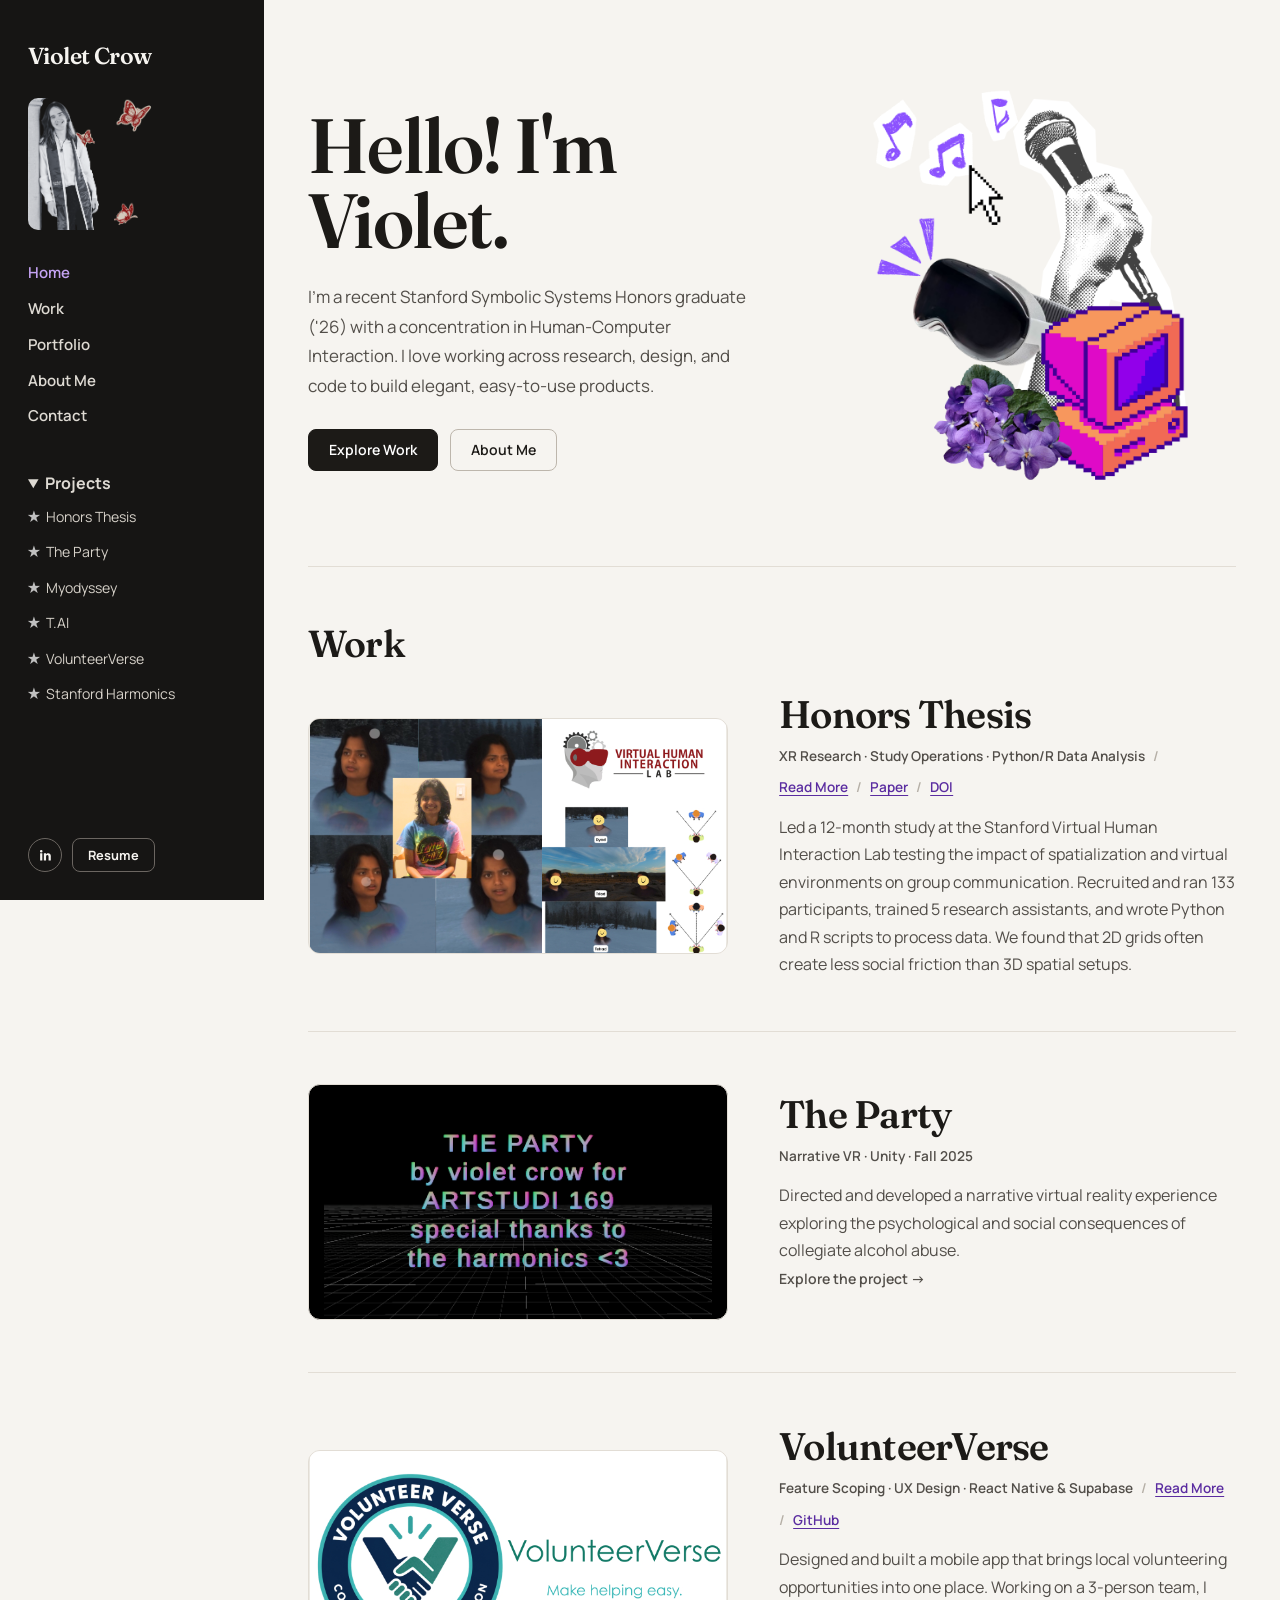
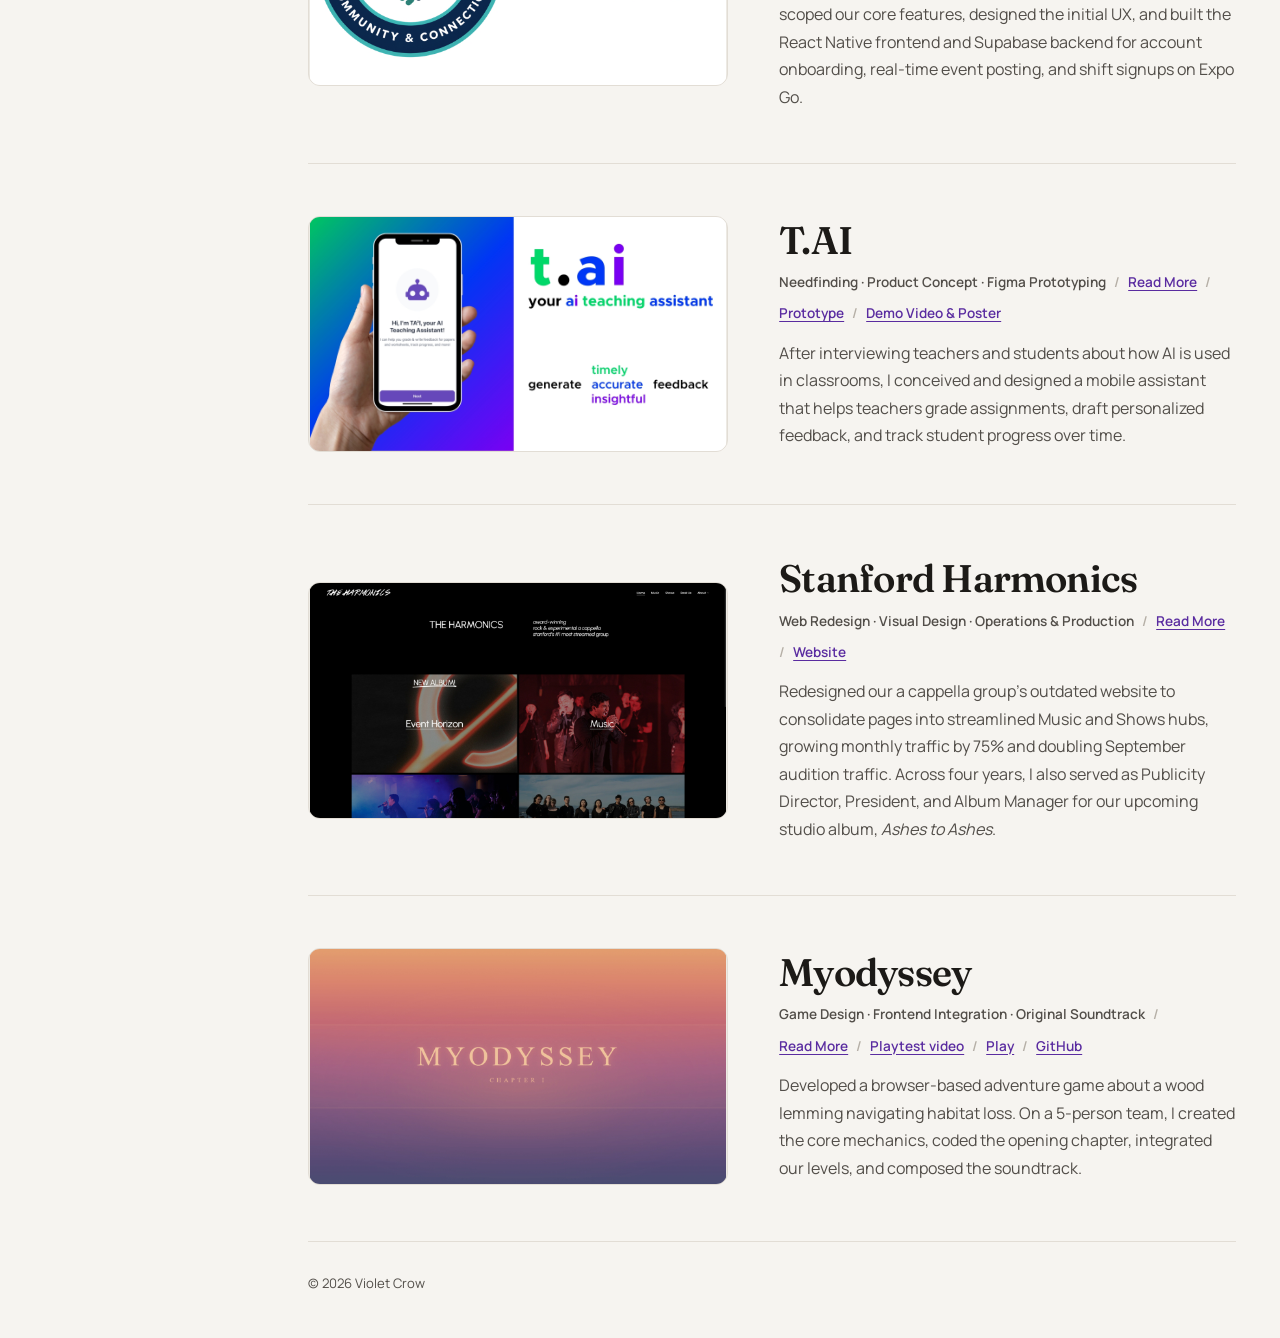
==== commit e023d2f1: "new printouts but that's about it. last version before some big changes potentially?" ====
--- a/index.html
+++ b/index.html
@@ -167,7 +167,8 @@
               </a>
               <div class="project-copy"><h3 class="project-title"><a href="work/the-party/">The Party</a></h3>
                 <div class="project-meta"><span>Narrative VR · Unity · Fall 2025</span></div>
-                <p class="project-description">I rebuilt my a cappella group’s afterparty room in VR. Across one night and the following morning, optional drinks, spatial sound, and a change in lighting turn the same room from familiar to unsettling.</p>
+                <p class="project-description">Directed and developed a narrative virtual reality experience exploring the psychological and social
+consequences of collegiate alcohol abuse.</p>
                 <a class="back-link" href="work/the-party/">Explore the project →</a>
               </div>
             </article>
--- a/styles.css
+++ b/styles.css
@@ -500,6 +500,22 @@
   border-top: 1px solid var(--line);
 }
 
+.case-photo {
+  margin: 0;
+}
+
+.case-photo > img {
+  width: 100%;
+  height: auto;
+  border-radius: var(--radius);
+}
+
+.case-photo > .photo-caption {
+  padding: 8px 0 0;
+  background: transparent;
+  border: 0;
+}
+
 .experience-list {
   display: grid;
   gap: 28px;
@@ -799,11 +815,6 @@
 .case-body strong {
   color: var(--ink);
   font-weight: 700;
-}
-
-.case-body > .photo-card img {
-  height: auto;
-  aspect-ratio: auto;
 }
 
 .callout-box {
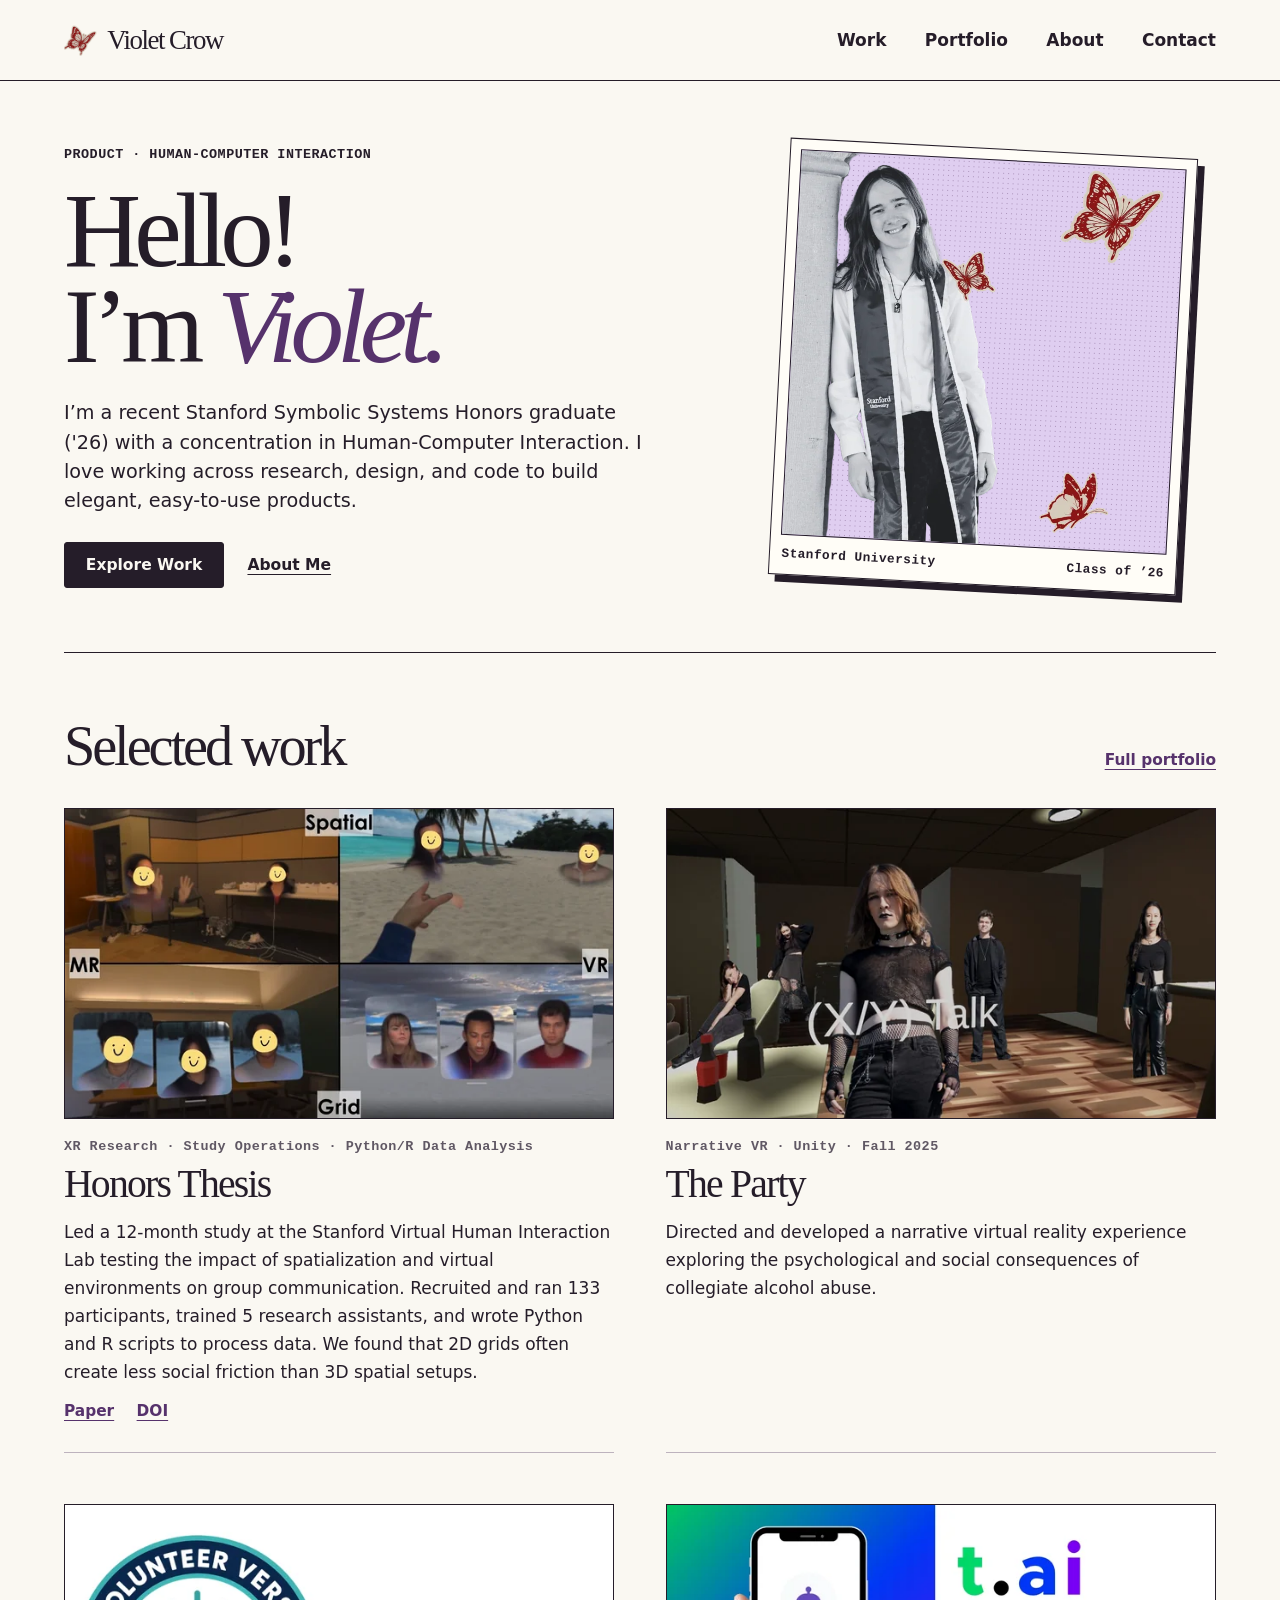
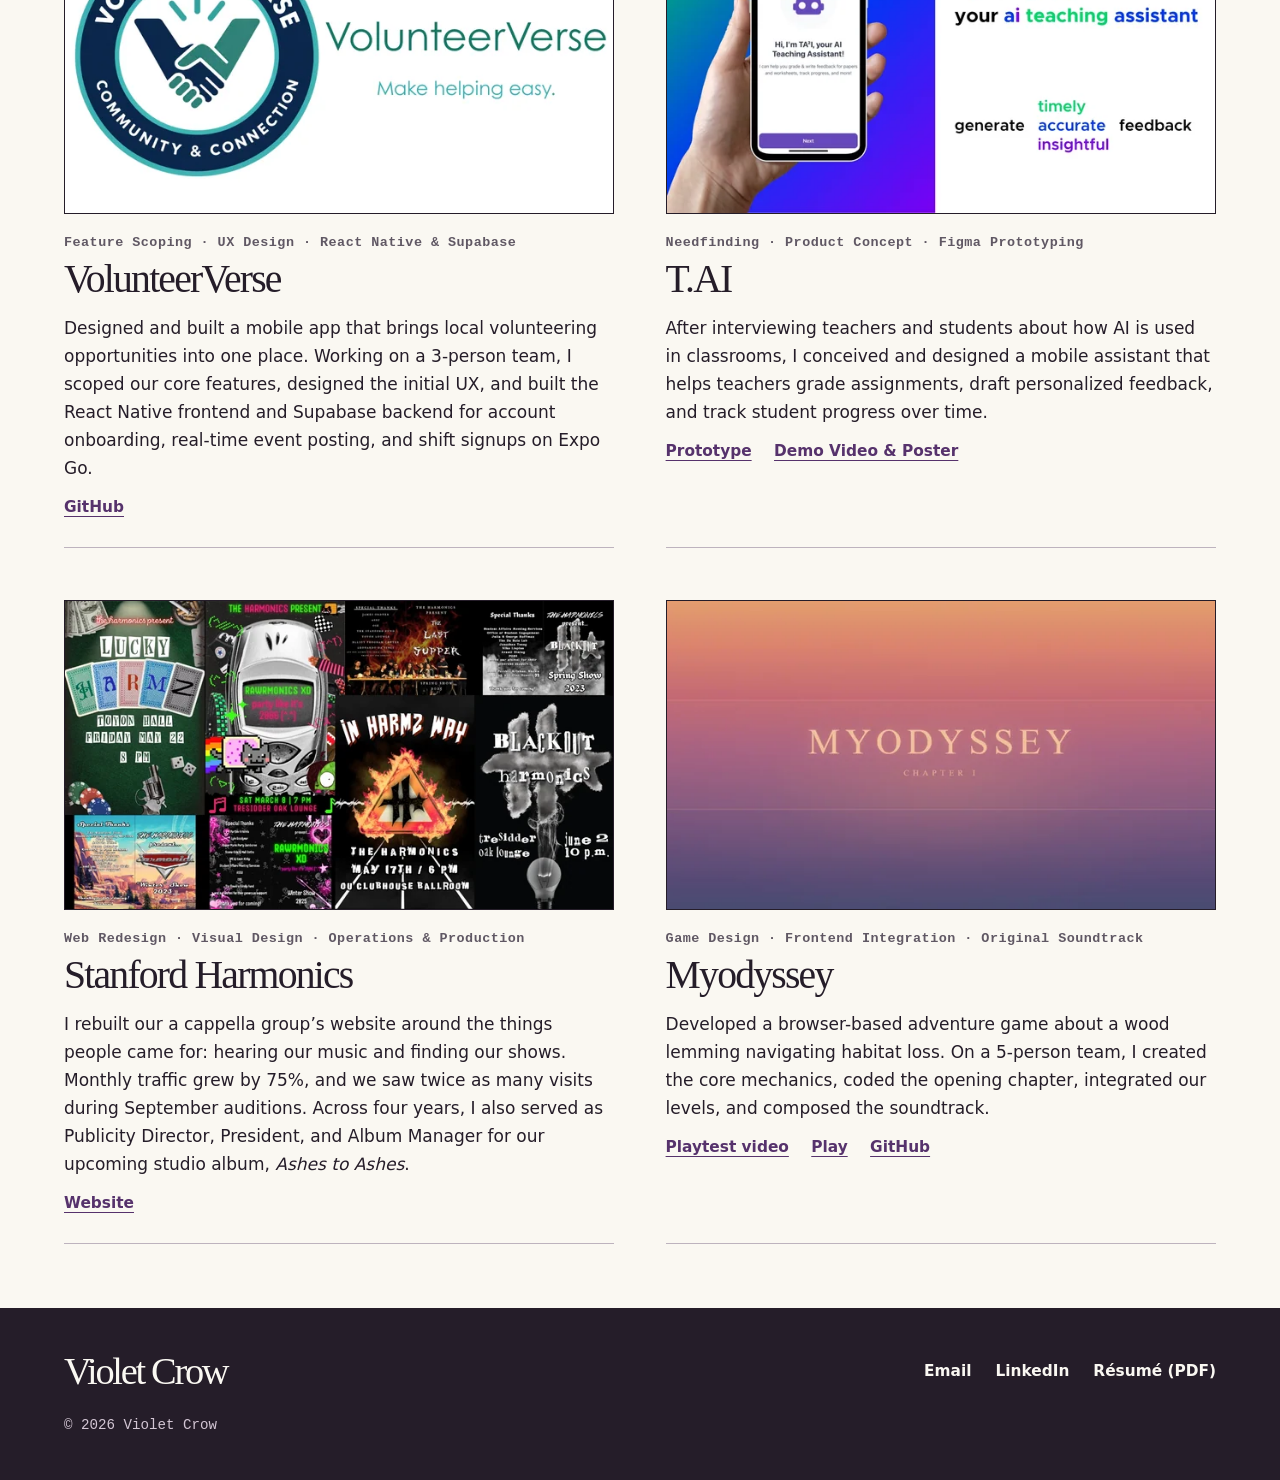
==== commit 6334d27e: "I let it go nuts" ====
--- a/index.html
+++ b/index.html
@@ -1,321 +1,127 @@
-<!DOCTYPE html>
+<!doctype html>
 <html lang="en">
 <head>
-  <meta charset="UTF-8" />
-  <meta name="viewport" content="width=device-width, initial-scale=1.0" />
-  <meta
-    name="description"
-    content="Violet Crow — Stanford Symbolic Systems graduate ('26) working across product, design, research, and engineering."
-  />
-  <title>Violet Crow | Product & HCI</title>
+  <meta charset="utf-8">
+  <meta name="viewport" content="width=device-width, initial-scale=1">
+  <meta name="description" content="Violet Crow — Stanford Symbolic Systems graduate (&#x27;26) working across product, design, research, and engineering.">
+  <title>Violet Crow | Product &amp; HCI</title>
+  <link rel="icon" href="assets/web/butterfly.png">
+  <link rel="stylesheet" href="styles.css">
 
-  <link rel="preconnect" href="https://fonts.googleapis.com" />
-  <link rel="preconnect" href="https://fonts.gstatic.com" crossorigin />
-  <link
-    href="https://fonts.googleapis.com/css2?family=Fraunces:opsz,wght@9..144,600;9..144,700&family=Manrope:wght@400;500;600;700;800&display=swap"
-    rel="stylesheet"
-  />
-  <link rel="stylesheet" href="styles.css" />
 </head>
-
-<body>
-  <div class="site-shell">
-    <aside class="sidebar" id="sidebar" aria-label="Site navigation">
-      <div class="sidebar-top">
-        <a class="brand" href="./">Violet Crow</a>
-        <img
-          class="profile-photo"
-          src="assets/images/profile.png"
-          alt="Portrait of Violet Crow"
-          width="132"
-          height="132"
-        />
-        <button
-          class="menu-toggle"
-          id="menu-toggle"
-          type="button"
-          aria-expanded="false"
-          aria-controls="sidebar-menu"
-        >
-          Menu
-        </button>
-      </div>
-
-      <div class="sidebar-menu" id="sidebar-menu">
-        <nav class="sidebar-nav" aria-label="Primary">
-          <a href="./" aria-current="page">Home</a>
-          <a href="#work">Work</a>
-          <a href="portfolio/">Portfolio</a>
-          <a href="about/">About Me</a>
-          <a href="contact/">Contact</a>
-        </nav>
-
-        <details class="recent-projects project-index" open>
-          <summary>Projects</summary>
-          <ul>
-            <li><a href="work/thesis/">Honors Thesis</a></li>
-            <li><a href="work/the-party/">The Party</a></li>
-            <li><a href="work/myodyssey/">Myodyssey</a></li>
-            <li><a href="work/tai/">T.AI</a></li>
-            <li><a href="work/volunteerverse/">VolunteerVerse</a></li>
-            <li><a href="work/harmonics/">Stanford Harmonics</a></li>
-          </ul>
-        </details>
-
-        <div class="sidebar-actions">
-          <a
-            class="social-button"
-            href="https://www.linkedin.com/in/violet-crow/"
-            target="_blank"
-            rel="noopener noreferrer"
-            aria-label="LinkedIn"
-            title="LinkedIn"
-          >
-            <svg viewBox="0 0 24 24" aria-hidden="true">
-              <path d="M6.94 8.5H3.4V20h3.54V8.5ZM5.17 3A2.06 2.06 0 1 0 5.17 7.12 2.06 2.06 0 0 0 5.17 3ZM20.6 13.41c0-3.46-1.85-5.07-4.32-5.07-1.99 0-2.88 1.1-3.38 1.87V8.5H9.36V20h3.54v-5.69c0-1.5.28-2.95 2.14-2.95 1.84 0 1.87 1.71 1.87 3.04V20h3.55v-6.59Z" />
-            </svg>
-          </a>
-          <a
-            class="resume-button"
-            href="https://violetcrow.me/assets/docs/VioletCrowResume.pdf"
-            title="Resume"
-            target="_blank"
-            rel="noopener noreferrer"
-          >
-            Resume
-          </a>
+<body class="home-page">
+  <a class="skip-link" href="#main">Skip to content</a>
+  <header class="masthead">
+    <div class="mast-inner">
+      <a class="brand" href="./" aria-label="Violet Crow, home"><img src="assets/web/butterfly.png" width="40" height="38" alt=""> Violet Crow</a>
+      <nav class="primary" aria-label="Primary">
+        <a href="#work">Work</a>
+        <a href="portfolio/">Portfolio</a>
+        <a href="about/">About</a>
+        <a href="contact/">Contact</a>
+      </nav>
+    </div>
+  </header>
+  <main class="container" id="main" tabindex="-1">
+    <section class="hero">
+      <div class="hero-copy">
+        <p class="eyebrow">Product · Human-computer interaction</p>
+        <h1>Hello!<br> I’m <em>Violet.</em></h1>
+        <p class="hero-note">I’m a recent Stanford Symbolic Systems Honors graduate ('26) with a concentration in Human-Computer Interaction. I love working across research, design, and code to build elegant, easy-to-use products.</p>
+        <div class="hero-actions">
+          <a class="pill-button" href="#work">Explore Work</a>
+          <a class="pill-button secondary" href="about/">About Me</a>
         </div>
       </div>
-    </aside>
-
-    <main class="main">
-      <div class="container">
-        <section class="hero">
-          <div class="hero-grid">
-            <div class="hero-copy">
-              <p class="eyebrow">Product · Human-Computer Interaction · Design & Engineering</p>
-              <h1>Hello! I'm Violet.</h1>
-              <p class="hero-note">
-                I’m a recent Stanford Symbolic Systems Honors graduate ('26) with a concentration in Human-Computer Interaction. I love working across research, design, and code to build elegant, easy-to-use products.
-              </p>
-
-              <div class="hero-actions">
-                <a class="pill-button" href="#work">Explore Work</a>
-                <a class="pill-button secondary" href="about/">About Me</a>
-              </div>
-            </div>
-
-            <div class="hero-media">
-              <img
-                class="hero-collage media-placeholder"
-                src="assets/images/hero-collage.png"
-                alt="Collage of Violet Crow's research, design, and engineering projects"
-              />
+      <figure class="portrait-print">
+        <div class="portrait-frame">
+          <img src="assets/web/profile-1200.webp" alt="Violet in her Stanford graduation stole, surrounded by illustrated butterflies" fetchpriority="high" width="1200" height="1200" decoding="async" srcset="assets/web/profile-640.webp 640w, assets/web/profile-1200.webp 1200w" sizes="(max-width: 720px) 92vw, (max-width: 1280px) 49vw, 640px">
+        </div>
+        <figcaption>Stanford University <span>Class of ’26</span></figcaption>
+      </figure>
+    </section>
+    <section class="section" id="work" aria-labelledby="work-heading">
+      <div class="section-heading">
+        <h2 id="work-heading">Selected work</h2>
+        <a href="portfolio/">Full portfolio</a>
+      </div>
+      <div class="project-list">
+        <article class="project">
+          <a class="project-image-wrap" href="work/thesis/" aria-label="View Honors Thesis" tabindex="-1"><img class="project-image" src="assets/web/thesis-conditions-1280.webp" alt="Spatial and grid conversations in mixed and virtual reality" loading="lazy" width="1280" height="720" decoding="async" srcset="assets/web/thesis-conditions-640.webp 640w, assets/web/thesis-conditions-1280.webp 1280w" sizes="(max-width: 720px) 92vw, (max-width: 1280px) 49vw, 640px"></a>
+          <div class="project-copy">
+            <p class="project-discipline">XR Research · Study Operations · Python/R Data Analysis</p>
+            <h3 class="project-title"><a href="work/thesis/">Honors Thesis</a></h3>
+            <p class="project-description">Led a 12-month study at the Stanford Virtual Human Interaction Lab testing the impact of spatialization and virtual environments on group communication. Recruited and ran 133 participants, trained 5 research assistants, and wrote Python and R scripts to process data. We found that 2D grids often create less social friction than 3D spatial setups.</p>
+            <div class="project-meta">
+              <a href="assets/portfolio/thesis-paper.pdf" target="_blank" rel="noopener noreferrer" aria-label="Read thesis paper">Paper</a>
+              <a href="https://doi.org/10.25740/my027tc4249" target="_blank" rel="noopener noreferrer" aria-label="Stanford repository DOI">DOI</a>
             </div>
           </div>
-        </section>
-
-        <section class="section" id="work" aria-labelledby="work-heading">
-          <div class="section-heading">
-            <h2 id="work-heading">Work</h2>
+        </article>
+        <article class="project">
+          <a class="project-image-wrap" href="work/the-party/" aria-label="Explore The Party" tabindex="-1"><img class="project-image" src="assets/web/party-interaction-1500.webp" alt="Inside the virtual afterparty, facing a guest you can talk to" width="1626" height="875" loading="lazy" decoding="async" srcset="assets/web/party-interaction-640.webp 640w, assets/web/party-interaction-1500.webp 1500w" sizes="(max-width: 720px) 92vw, (max-width: 1280px) 49vw, 640px"></a>
+          <div class="project-copy">
+            <p class="project-discipline">Narrative VR · Unity · Fall 2025</p>
+            <h3 class="project-title"><a href="work/the-party/">The Party</a></h3>
+            <p class="project-description">Directed and developed a narrative virtual reality experience exploring the psychological and social consequences of collegiate alcohol abuse.</p>
           </div>
-
-          <div class="project-list">
-            <!-- 1. Honors Thesis -->
-            <article class="project">
-              <a class="project-image-wrap" href="work/thesis/" aria-label="View Honors Thesis">
-                <img
-                  class="project-image"
-                  src="assets/images/thesis.jpg"
-                  alt="Honors thesis preview"
-                  loading="lazy"
-                />
-              </a>
-
-              <div class="project-copy">
-                <h3 class="project-title">
-                  <a href="work/thesis/">Honors Thesis</a>
-                </h3>
-
-                <div class="project-meta">
-                  <span>XR Research · Study Operations · Python/R Data Analysis</span>
-                  <span class="dot">/</span>
-                  <a href="work/thesis/">Read More</a>
-                  <span class="dot">/</span>
-                  <a href="https://violetcrow.me/assets/portfolio/thesis-paper.pdf" target="_blank" rel="noopener noreferrer" aria-label="Read thesis paper">Paper</a>
-                  <span class="dot">/</span>
-                  <a href="https://doi.org/10.25740/my027tc4249" target="_blank" rel="noopener noreferrer" aria-label="Stanford repository DOI">DOI</a>
-                </div>
-
-                <p class="project-description">
-                  Led a 12-month study at the Stanford Virtual Human Interaction Lab testing the impact of spatialization and virtual environments on group communication. Recruited and ran 133 participants, trained 5 research assistants, and wrote Python and R scripts to process data. We found that 2D grids often create less social friction than 3D spatial setups.
-                </p>
-              </div>
-            </article>
-
-            <!-- The Party -->
-            <article class="project party-project">
-              <a class="project-image-wrap" href="work/the-party/" aria-label="Explore The Party">
-                <img
-                  class="project-image"
-                  src="assets/images/party-credits.png"
-                  alt="The Party by Violet Crow for ARTSTUDI 169. Special thanks to the Harmonics."
-                  width="895"
-                  height="539"
-                  loading="lazy"
-                />
-              </a>
-              <div class="project-copy"><h3 class="project-title"><a href="work/the-party/">The Party</a></h3>
-                <div class="project-meta"><span>Narrative VR · Unity · Fall 2025</span></div>
-                <p class="project-description">Directed and developed a narrative virtual reality experience exploring the psychological and social
-consequences of collegiate alcohol abuse.</p>
-                <a class="back-link" href="work/the-party/">Explore the project →</a>
-              </div>
-            </article>
-
-            <article class="project">
-              <a class="project-image-wrap" href="work/volunteerverse/" aria-label="View VolunteerVerse">
-                <img
-                  class="project-image"
-                  src="assets/images/volunteerverse.jpg"
-                  alt="VolunteerVerse mobile app preview"
-                  loading="lazy"
-                />
-              </a>
-
-              <div class="project-copy">
-                <h3 class="project-title">
-                  <a href="work/volunteerverse/">VolunteerVerse</a>
-                </h3>
-
-                <div class="project-meta">
-                  <span>Feature Scoping · UX Design · React Native & Supabase</span>
-                  <span class="dot">/</span>
-                  <a href="work/volunteerverse/">Read More</a>
-                  <span class="dot">/</span>
-                  <a href="https://github.com/cs147L-25au/Final-Project-volunteer_verse" target="_blank" rel="noopener noreferrer">GitHub</a>
-                </div>
-
-                <p class="project-description">
-                  Designed and built a mobile app that brings local volunteering opportunities into one place. Working on a 3-person team, I scoped our core features, designed the initial UX, and built the React Native frontend and Supabase backend for account onboarding, real-time event posting, and shift signups on Expo Go.
-                </p>
-              </div>
-            </article>
-
-            <!-- 3. T.AI -->
-            <article class="project">
-              <a class="project-image-wrap" href="work/tai/" aria-label="View T.AI">
-                <img
-                  class="project-image"
-                  src="assets/images/tai.jpg"
-                  alt="T.AI mobile app preview"
-                  loading="lazy"
-                />
-              </a>
-
-              <div class="project-copy">
-                <h3 class="project-title">
-                  <a href="work/tai/">T.AI</a>
-                </h3>
-
-                <div class="project-meta">
-                  <span>Needfinding · Product Concept · Figma Prototyping</span>
-                  <span class="dot">/</span>
-                  <a href="work/tai/">Read More</a>
-                  <span class="dot">/</span>
-                  <a href="https://www.figma.com/proto/utyWo2W1V87F10TjftMStV/MedFi-Prototype--Current-?node-id=98-238&t=ID0Ffh1nkYUGRBFG-1&scaling=scale-down&content-scaling=fixed&page-id=0%3A1&starting-point-node-id=98%3A238" target="_blank" rel="noopener noreferrer">Prototype</a>
-                  <span class="dot">/</span>
-                  <a href="https://violetcrow.me/work/tai/#deliverables" target="_blank" rel="noopener noreferrer">Demo Video & Poster</a>
-                </div>
-
-                <p class="project-description">
-                  After interviewing teachers and students about how AI is used in classrooms, I conceived and designed a mobile assistant that helps teachers grade assignments, draft personalized feedback, and track student progress over time.
-                </p>
-              </div>
-            </article>
-
-            <!-- 4. Stanford Harmonics -->
-            <article class="project">
-              <a class="project-image-wrap" href="work/harmonics/" aria-label="View Stanford Harmonics project">
-                <img
-                  class="project-image"
-                  src="assets/images/harmonics.jpg"
-                  alt="Stanford Harmonics website and visual design work"
-                  loading="lazy"
-                />
-              </a>
-
-              <div class="project-copy">
-                <h3 class="project-title">
-                  <a href="work/harmonics/">Stanford Harmonics</a>
-                </h3>
-
-                <div class="project-meta">
-                  <span>Web Redesign · Visual Design · Operations & Production</span>
-                  <span class="dot">/</span>
-                  <a href="work/harmonics/">Read More</a>
-                  <span class="dot">/</span>
-                  <a href="https://stanfordharmonics.com" target="_blank" rel="noopener noreferrer" aria-label="Visit Harmonics website">Website</a>
-                </div>
-
-                <p class="project-description">
-                  Redesigned our a cappella group’s outdated website to consolidate pages into streamlined Music and Shows hubs, growing monthly traffic by 75% and doubling September audition traffic. Across four years, I also served as Publicity Director, President, and Album Manager for our upcoming studio album, <em>Ashes to Ashes</em>.
-                </p>
-              </div>
-            </article>
-
-            <!-- 5. Myodyssey -->
-            <article class="project">
-              <a class="project-image-wrap" href="work/myodyssey/" aria-label="View Myodyssey">
-                <img
-                  class="project-image"
-                  src="assets/images/myodyssey.jpg"
-                  alt="Myodyssey game preview"
-                  loading="lazy"
-                />
-              </a>
-
-              <div class="project-copy">
-                <h3 class="project-title">
-                  <a href="work/myodyssey/">Myodyssey</a>
-                </h3>
-
-                <div class="project-meta">
-                  <span>Game Design · Frontend Integration · Original Soundtrack</span>
-                  <span class="dot">/</span>
-                  <a href="work/myodyssey/">Read More</a>
-                  <span class="dot">/</span>
-                  <a href="work/myodyssey/#playtest-video">Playtest video</a>
-                  <span class="dot">/</span>
-                  <a href="https://venef.itch.io/myodyssey" target="_blank" rel="noopener noreferrer">Play</a>
-                  <span class="dot">/</span>
-                  <a href="https://github.com/F10naH/Myopus_game" target="_blank" rel="noopener noreferrer">GitHub</a>
-                </div>
-
-                <p class="project-description">
-                  Developed a browser-based adventure game about a wood lemming navigating habitat loss. On a 5-person team, I created the core mechanics, coded the opening chapter, integrated our levels, and composed the soundtrack.
-                </p>
-              </div>
-            </article>
+        </article>
+        <article class="project">
+          <a class="project-image-wrap" href="work/volunteerverse/" aria-label="View VolunteerVerse" tabindex="-1"><img class="project-image" src="assets/web/volunteerverse-1280.webp" alt="VolunteerVerse logo and app branding" loading="lazy" width="1280" height="720" decoding="async" srcset="assets/web/volunteerverse-640.webp 640w, assets/web/volunteerverse-1280.webp 1280w" sizes="(max-width: 720px) 92vw, (max-width: 1280px) 49vw, 640px"></a>
+          <div class="project-copy">
+            <p class="project-discipline">Feature Scoping · UX Design · React Native &amp; Supabase</p>
+            <h3 class="project-title"><a href="work/volunteerverse/">VolunteerVerse</a></h3>
+            <p class="project-description">Designed and built a mobile app that brings local volunteering opportunities into one place. Working on a 3-person team, I scoped our core features, designed the initial UX, and built the React Native frontend and Supabase backend for account onboarding, real-time event posting, and shift signups on Expo Go.</p>
+            <div class="project-meta">
+              <a href="https://github.com/cs147L-25au/Final-Project-volunteer_verse" target="_blank" rel="noopener noreferrer">GitHub</a>
+            </div>
           </div>
-        </section>
-
-        <footer>
-          © 2026 Violet Crow
-        </footer>
+        </article>
+        <article class="project">
+          <a class="project-image-wrap" href="work/tai/" aria-label="View T.AI" tabindex="-1"><img class="project-image" src="assets/web/tai-1500.webp" alt="T.AI mobile teaching assistant" loading="lazy" width="1920" height="1080" decoding="async" srcset="assets/web/tai-640.webp 640w, assets/web/tai-1500.webp 1500w" sizes="(max-width: 720px) 92vw, (max-width: 1280px) 49vw, 640px"></a>
+          <div class="project-copy">
+            <p class="project-discipline">Needfinding · Product Concept · Figma Prototyping</p>
+            <h3 class="project-title"><a href="work/tai/">T.AI</a></h3>
+            <p class="project-description">After interviewing teachers and students about how AI is used in classrooms, I conceived and designed a mobile assistant that helps teachers grade assignments, draft personalized feedback, and track student progress over time.</p>
+            <div class="project-meta">
+              <a href="https://www.figma.com/proto/utyWo2W1V87F10TjftMStV/MedFi-Prototype--Current-?node-id=98-238&amp;t=ID0Ffh1nkYUGRBFG-1&amp;scaling=scale-down&amp;content-scaling=fixed&amp;page-id=0%3A1&amp;starting-point-node-id=98%3A238" target="_blank" rel="noopener noreferrer">Prototype</a>
+              <a href="work/tai/#deliverables" target="_blank" rel="noopener noreferrer">Demo Video &amp; Poster</a>
+            </div>
+          </div>
+        </article>
+        <article class="project">
+          <a class="project-image-wrap" href="work/harmonics/" aria-label="View Stanford Harmonics project" tabindex="-1"><img class="project-image" src="assets/web/harmonics-posters-1280.webp" alt="A selection of concert posters Violet designed for the Harmonics" loading="lazy" width="1280" height="720" decoding="async" srcset="assets/web/harmonics-posters-640.webp 640w, assets/web/harmonics-posters-1280.webp 1280w" sizes="(max-width: 720px) 92vw, (max-width: 1280px) 49vw, 640px"></a>
+          <div class="project-copy">
+            <p class="project-discipline">Web Redesign · Visual Design · Operations &amp; Production</p>
+            <h3 class="project-title"><a href="work/harmonics/">Stanford Harmonics</a></h3>
+            <p class="project-description">I rebuilt our a cappella group’s website around the things people came for: hearing our music and finding our shows. Monthly traffic grew by 75%, and we saw twice as many visits during September auditions. Across four years, I also served as Publicity Director, President, and Album Manager for our upcoming studio album, <em>Ashes to Ashes</em>.</p>
+            <div class="project-meta">
+              <a href="https://stanfordharmonics.com" target="_blank" rel="noopener noreferrer" aria-label="Visit Harmonics website">Website</a>
+            </div>
+          </div>
+        </article>
+        <article class="project">
+          <a class="project-image-wrap" href="work/myodyssey/" aria-label="View Myodyssey" tabindex="-1"><img class="project-image" src="assets/web/myodyssey-1280.webp" alt="Myodyssey game title screen" loading="lazy" width="1280" height="720" decoding="async" srcset="assets/web/myodyssey-640.webp 640w, assets/web/myodyssey-1280.webp 1280w" sizes="(max-width: 720px) 92vw, (max-width: 1280px) 49vw, 640px"></a>
+          <div class="project-copy">
+            <p class="project-discipline">Game Design · Frontend Integration · Original Soundtrack</p>
+            <h3 class="project-title"><a href="work/myodyssey/">Myodyssey</a></h3>
+            <p class="project-description">Developed a browser-based adventure game about a wood lemming navigating habitat loss. On a 5-person team, I created the core mechanics, coded the opening chapter, integrated our levels, and composed the soundtrack.</p>
+            <div class="project-meta">
+              <a href="work/myodyssey/#playtest-video">Playtest video</a>
+              <a href="https://venef.itch.io/myodyssey" target="_blank" rel="noopener noreferrer">Play</a>
+              <a href="https://github.com/F10naH/Myopus_game" target="_blank" rel="noopener noreferrer">GitHub</a>
+            </div>
+          </div>
+        </article>
       </div>
-    </main>
-  </div>
-
-  <script>
-    const menuToggle = document.getElementById('menu-toggle');
-    const sidebar = document.getElementById('sidebar');
-
-    menuToggle.addEventListener('click', () => {
-      const isOpen = sidebar.classList.toggle('is-open');
-      menuToggle.setAttribute('aria-expanded', isOpen);
-      menuToggle.textContent = isOpen ? 'Close' : 'Menu';
-    });
-  </script>
+    </section>
+  </main>
+  <footer class="site-footer">
+    <div class="footer-inner">
+      <a class="footer-name" href="./">Violet Crow</a>
+      <nav aria-label="Contact and résumé"><a href="mailto:crow@alumni.stanford.edu">Email</a><a href="https://www.linkedin.com/in/violet-crow/">LinkedIn</a><a href="assets/docs/VioletCrowResume.pdf">Résumé (PDF)</a></nav>
+      <small>© 2026 Violet Crow</small>
+    </div>
+  </footer>
 </body>
 </html>
--- a/styles.css
+++ b/styles.css
@@ -1,1230 +1,257 @@
 :root {
-  --bg: #f6f4f0;
-  --surface: #fcfbf9;
-  --surface-tint: #edeae4;
-  --ink: #1c1a17;
-  --muted: #524e49;
-  --line: #e2ddd5;
-  --purple: #5a2ca0;
-  --purple-dark: #40206f;
-  --sidebar: 264px;
-  --max-width: 1360px;
-  --radius: 12px;
-}
-
-* {
-  box-sizing: border-box;
-}
-
-html {
-  scroll-behavior: smooth;
-}
-
-body {
-  margin: 0;
-  background: var(--bg);
-  color: var(--ink);
-  font-family: "Manrope", system-ui, -apple-system, BlinkMacSystemFont, "Segoe UI", sans-serif;
-  font-size: 1rem;
-  line-height: 1.72;
-  -webkit-font-smoothing: antialiased;
-  text-rendering: optimizeLegibility;
-}
-
-a {
-  color: inherit;
-  text-decoration: none;
-}
-
-img {
-  display: block;
-  max-width: 100%;
-}
-
-h1,
-h2,
-h3,
-h4 {
-  margin: 0;
-  font-family: "Fraunces", Georgia, serif;
-  font-weight: 600;
-  letter-spacing: -0.02em;
-  color: var(--ink);
-}
-
-p {
-  margin: 0;
-  line-height: 1.72;
-}
-
-.site-shell {
-  min-height: 100vh;
-}
-
-/* Hide template kickers across all pages */
-.eyebrow,
-.section-kicker,
-.callout-kicker {
-  display: none;
-}
-
-/* ---------------- Sidebar ---------------- */
-
-.sidebar {
-  position: fixed;
-  inset: 0 auto 0 0;
-  width: var(--sidebar);
-  padding: 36px 28px 28px;
-  display: flex;
-  flex-direction: column;
-  background: #161514;
-  color: #f6f4f0;
-  z-index: 30;
-  overflow-y: auto;
-}
-
-.sidebar-top {
-  display: flex;
-  flex-direction: column;
-}
-
-.brand {
-  display: inline-block;
-  width: fit-content;
-  font-family: "Fraunces", Georgia, serif;
-  font-size: 1.45rem;
-  font-weight: 600;
-  letter-spacing: -0.025em;
-  margin-bottom: 22px;
-}
-
-.profile-photo {
-  width: 128px;
-  aspect-ratio: 1;
-  object-fit: cover;
-  border-radius: 10px;
-  margin-bottom: 30px;
-}
-
-.menu-toggle {
-  display: none;
-  background: transparent;
-  border: 1px solid #6b6661;
-  color: #f6f4f0;
-  border-radius: 8px;
-  padding: 6px 12px;
-  font-family: inherit;
-  font-size: 0.84rem;
-  font-weight: 600;
-  cursor: pointer;
-}
-
-.sidebar-menu {
-  display: flex;
-  flex-direction: column;
-  flex: 1;
-}
-
-.sidebar-nav,
-.recent-projects {
-  display: grid;
-  gap: 10px;
-}
-
-.sidebar-nav a {
-  color: #dedad3;
-  font-size: 0.94rem;
-  font-weight: 600;
-  width: fit-content;
-  transition: color 150ms ease;
-}
-
-.sidebar-nav a:hover,
-.sidebar-nav a[aria-current="page"],
-.recent-projects a:hover,
-.recent-projects a[aria-current="page"] {
-  color: #c4a3f3;
-}
-
-.recent-projects {
-  margin-top: 36px;
-}
-
-.recent-projects h2 {
-  font-family: "Manrope", system-ui, sans-serif;
-  font-size: 0.78rem;
-  line-height: 1.3;
-  color: #969089;
-  font-weight: 700;
-  letter-spacing: 0.04em;
-  margin-bottom: 4px;
-}
-
-.recent-projects ul {
-  margin: 0;
-  padding-left: 16px;
-  display: grid;
-  gap: 8px;
-  color: #d6d1c9;
-}
-
-li::marker {
-  content: "★ ";
-  color: silver;
-}
-
-.recent-projects li {
-  padding-left: 2px;
-}
-
-.recent-projects a {
-  font-size: 0.88rem;
-  color: inherit;
-  transition: color 150ms ease;
-}
-
-.sidebar-actions {
-  margin-top: auto;
-  display: flex;
-  align-items: center;
-  gap: 10px;
-  padding-top: 30px;
-}
-
-.social-button,
-.resume-button,
-.pill-button {
-  border: 1px solid #6b6661;
-  background: transparent;
-  color: inherit;
-  transition:
-    background-color 150ms ease,
-    color 150ms ease,
-    border-color 150ms ease;
-}
-
-.social-button:hover,
-.resume-button:hover {
-  background: #f6f4f0;
-  color: #161514;
-  border-color: #f6f4f0;
-}
-
-.social-button {
-  width: 34px;
-  height: 34px;
-  display: grid;
-  place-items: center;
-  border-radius: 50%;
-  flex: 0 0 auto;
-}
-
-.social-button svg {
-  width: 15px;
-  height: 15px;
-  fill: currentColor;
-}
-
-.resume-button {
-  min-height: 34px;
-  padding: 0 15px;
-  border-radius: 8px;
-  font-size: 0.8rem;
-  font-weight: 700;
-  display: flex;
-  align-items: center;
-}
-
-/* ---------------- Main & Buttons ---------------- */
-
-.main {
-  margin-left: var(--sidebar);
-  min-height: 100vh;
-}
-
-.container {
-  width: min(calc(100% - 88px), var(--max-width));
-  margin: 0 auto;
-}
-
-.hero-actions {
-  margin-top: 28px;
-  display: flex;
-  flex-wrap: wrap;
-  gap: 12px;
-}
-
-.pill-button {
-  display: inline-flex;
-  align-items: center;
-  justify-content: center;
-  min-height: 42px;
-  padding: 0 20px;
-  border-radius: 8px;
-  background: var(--ink);
-  border-color: var(--ink);
-  color: #fff;
-  font-size: 0.88rem;
-  font-weight: 600;
-  font-family: inherit;
-  cursor: pointer;
-}
-
-.pill-button:hover {
-  background: var(--purple);
-  border-color: var(--purple);
-  color: #fff;
-}
-
-.pill-button.secondary {
-  background: transparent;
-  color: var(--ink);
-  border-color: #bdb6ac;
-}
-
-.pill-button.secondary:hover {
-  background: var(--ink);
-  border-color: var(--ink);
-  color: #fff;
-}
-
-.pill-button.small {
-  min-height: 36px;
-  padding: 0 16px;
-  font-size: 0.82rem;
-}
-
-/* ---------------- Home Page ---------------- */
-
-.hero {
-  padding: 84px 0 72px;
-}
-
-.hero-grid {
-  display: grid;
-  grid-template-columns: minmax(0, 1.05fr) minmax(320px, 0.95fr);
-  gap: clamp(36px, 5vw, 80px);
-  align-items: center;
-}
-
-.hero-copy {
-  max-width: 660px;
-}
-
-.hero h1 {
-  font-size: clamp(3.2rem, 6vw, 5.4rem);
-  line-height: 0.98;
-}
-
-.hero-note {
-  margin-top: 24px;
-  max-width: 600px;
-  color: var(--muted);
-  font-size: 1.06rem;
-  line-height: 1.75;
-}
-
-.hero-media {
-  display: grid;
-  place-items: center;
-}
-
-.hero-collage {
-  width: 100%;
-  max-width: 600px;
-  aspect-ratio: 1 / 1;
-  object-fit: contain;
-  border-radius: var(--radius);
-}
-
-.section {
-  padding: 56px 0;
-  border-top: 1px solid var(--line);
-}
-
-.section-heading {
-  margin-bottom: 28px;
-}
-
-.section-heading h2 {
-  font-size: clamp(1.75rem, 3vw, 2.35rem);
-  line-height: 1.1;
-}
-
-.project-list {
-  display: grid;
-  gap: 52px;
-}
-
-.project {
-  display: grid;
-  grid-template-columns: minmax(260px, 420px) minmax(0, 1fr);
-  gap: clamp(24px, 4vw, 52px);
-  align-items: center;
-  padding-bottom: 52px;
-  border-bottom: 1px solid var(--line);
-}
-
-.project:last-child {
-  padding-bottom: 0;
-  border-bottom: 0;
-}
-
-.project-image-wrap {
-  overflow: hidden;
-  border-radius: var(--radius);
-  background: var(--surface-tint);
-  border: 1px solid var(--line);
-  aspect-ratio: 16 / 9;
-  display: flex;
-  align-items: center;
-  justify-content: center;
-}
-
-.party-project .project-image-wrap {
-  background: #000;
-}
-
-.project-image {
-  width: 100%;
-  height: 100%;
-  object-fit: contain;
-  transition: transform 300ms ease;
-}
-
-.project:hover .project-image {
-  transform: scale(1.015);
-}
-
-.project-title {
-  font-size: clamp(1.75rem, 3vw, 2.5rem);
-  line-height: 1.1;
-}
-
-.project-title a:hover {
-  color: var(--purple);
-}
-
-.project-meta {
-  margin-top: 10px;
-  display: flex;
-  align-items: center;
-  flex-wrap: wrap;
-  gap: 8px;
-  color: var(--muted);
-  font-size: 0.85rem;
-  font-weight: 600;
-}
-
-.project-meta .dot {
-  color: #b5afa6;
-}
-
-.project-meta a {
-  color: var(--purple);
-  text-decoration: underline;
-  text-decoration-thickness: 1px;
-  text-underline-offset: 3px;
-}
-
-.project-meta a:hover {
-  color: var(--purple-dark);
-}
-
-.project-description {
-  margin-top: 14px;
-  max-width: 720px;
-  color: var(--muted);
-  font-size: 1rem;
-}
-
-/* ---------------- About Page ---------------- */
-
-.page-hero {
-  padding: 64px 0 48px;
-}
-
-.page-hero h1 {
-  font-size: clamp(2.4rem, 4.2vw, 3.6rem);
-  line-height: 1.02;
-  margin-bottom: 20px;
-}
-
-.about-intro-grid {
-  display: grid;
-  grid-template-columns: minmax(0, 1.15fr) minmax(280px, 0.85fr);
-  gap: clamp(32px, 5vw, 72px);
-  align-items: start;
-}
-
-.prose {
-  display: grid;
-  gap: 16px;
-  color: var(--muted);
-  font-size: 1.02rem;
-  max-width: 680px;
-}
-
-.prose strong {
-  color: var(--ink);
-  font-weight: 700;
-}
-
-.photo-card {
-  margin: 0;
-  overflow: hidden;
-  border-radius: var(--radius);
-  background: var(--surface-tint);
-  border: 1px solid var(--line);
-}
-
-.photo-card img {
-  width: 100%;
-  aspect-ratio: 16 / 9;
-  object-fit: contain;
-}
-
-.photo-strip {
-  margin-top: 28px;
-  display: grid;
-  grid-template-columns: repeat(2, minmax(0, 1fr));
-  gap: 20px;
-}
-
-.photo-caption {
-  padding: 12px 16px;
-  background: var(--surface);
-  color: var(--muted);
-  font-size: 0.82rem;
-  font-weight: 500;
-  border-top: 1px solid var(--line);
-}
-
-.case-photo {
-  margin: 0;
-}
-
-.case-photo > img {
-  width: 100%;
-  height: auto;
-  border-radius: var(--radius);
-}
-
-.case-photo > .photo-caption {
-  padding: 8px 0 0;
-  background: transparent;
-  border: 0;
-}
-
-.experience-list {
-  display: grid;
-  gap: 28px;
-}
-
-.experience-item {
-  display: grid;
-  grid-template-columns: 240px minmax(0, 1fr);
-  gap: clamp(16px, 3vw, 44px);
-  padding-bottom: 28px;
-  border-bottom: 1px solid var(--line);
-}
-
-.experience-item:last-child {
-  padding-bottom: 0;
-  border-bottom: 0;
-}
-
-.experience-org {
-  font-family: "Fraunces", Georgia, serif;
-  font-size: 1.3rem;
-  line-height: 1.2;
-}
-
-.experience-period {
-  margin-top: 4px;
-  color: var(--muted);
-  font-size: 0.85rem;
-  font-weight: 600;
-}
-
-.experience-role {
-  font-family: "Manrope", system-ui, sans-serif;
-  font-size: 1rem;
-  font-weight: 700;
-  color: var(--ink);
-  margin-bottom: 4px;
-}
-
-.sub-roles {
-  display: grid;
-  gap: 16px;
-}
-
-.experience-desc {
-  color: var(--muted);
-  font-size: 0.98rem;
-  max-width: 720px;
-}
-
-.card-grid-3 {
-  display: grid;
-  grid-template-columns: repeat(3, minmax(0, 1fr));
-  gap: 20px;
-}
-
-.info-card {
-  background: var(--surface);
-  border: 1px solid var(--line);
-  border-radius: var(--radius);
-  padding: 24px;
-}
-
-.info-card h3 {
-  font-size: 1.25rem;
-  margin-bottom: 12px;
-}
-
-.skill-list {
-  list-style: none;
-  padding: 12px 0 0;
-  margin: 0;
-  display: grid;
-  gap: 8px;
-  border-top: 1px solid var(--line);
-}
-
-.skill-list li {
-  font-size: 0.94rem;
-  font-weight: 500;
-  color: var(--muted);
-}
-
-.beyond-grid {
-  display: grid;
-  grid-template-columns: minmax(0, 1.15fr) minmax(260px, 0.85fr);
-  gap: clamp(28px, 5vw, 64px);
-  align-items: start;
-}
-
-.favorites-box {
-  margin: 0;
-  background: var(--surface);
-  border: 1px solid var(--line);
-  border-radius: var(--radius);
-  padding: 20px 24px;
-  display: grid;
-  gap: 12px;
-}
-
-.favorite-row {
-  display: flex;
-  flex-direction: column;
-  gap: 2px;
-  padding-bottom: 12px;
-  border-bottom: 1px solid var(--line);
-}
-
-.favorite-row:last-child {
-  padding-bottom: 0;
-  border-bottom: 0;
-}
-
-.favorite-row dd {
-  margin: 0;
-}
-
-.favorite-label {
-  font-size: 0.78rem;
-  font-weight: 600;
-  color: var(--muted);
-}
-
-.favorite-value {
-  font-size: 0.96rem;
-  font-weight: 700;
-  color: var(--ink);
-}
-
-/* ---------------- Contact Page ---------------- */
-
-.contact-section {
-  min-height: calc(100vh - 100px);
-  padding: 72px 0 84px;
-  display: flex;
-  flex-direction: column;
-  justify-content: center;
-  max-width: 780px;
-}
-
-.contact-section h1 {
-  font-size: clamp(2.6rem, 4.5vw, 3.8rem);
-  line-height: 1.02;
-  margin-bottom: 20px;
-}
-
-.contact-grid {
-  margin-top: 36px;
-  display: grid;
-  gap: 16px;
-}
-
-.contact-card {
-  background: var(--surface);
-  border: 1px solid var(--line);
-  border-radius: var(--radius);
-  padding: 24px 28px;
-  display: flex;
-  align-items: center;
-  justify-content: space-between;
-  gap: 20px;
-  flex-wrap: wrap;
-}
-
-.contact-label {
-  font-family: "Manrope", system-ui, sans-serif;
-  font-size: 0.9rem;
-  font-weight: 700;
-  color: var(--ink);
-  margin: 0 0 4px;
-}
-
-.contact-value {
-  font-family: "Manrope", system-ui, sans-serif;
-  font-size: 1.02rem;
-  font-weight: 600;
-  margin: 0;
-}
-
-.contact-value a {
-  color: var(--purple);
-  text-decoration: underline;
-  text-decoration-thickness: 1.5px;
-  text-underline-offset: 4px;
-  transition: color 150ms ease;
-}
-
-.contact-value a:hover {
-  color: var(--purple-dark);
-}
-
-.contact-actions {
-  display: flex;
-  align-items: center;
-  gap: 10px;
-}
-
-/* ---------------- Project Case Study ---------------- */
-
-.case-hero {
-  padding: 56px 0 44px;
-}
-
-.back-link {
-  display: inline-flex;
-  align-items: center;
-  gap: 6px;
-  margin-bottom: 20px;
-  color: var(--muted);
-  font-size: 0.88rem;
-  font-weight: 600;
-  transition: color 150ms ease;
-}
-
-.back-link:hover {
-  color: var(--purple);
-}
-
-.case-hero h1 {
-  font-size: clamp(2.4rem, 4.4vw, 3.6rem);
-  line-height: 1.04;
-  max-width: 860px;
-}
-
-.case-subtitle {
-  margin-top: 14px;
-  max-width: 780px;
-  font-size: clamp(1.08rem, 1.8vw, 1.28rem);
-  font-weight: 500;
-  line-height: 1.55;
-  color: var(--muted);
-}
-
-.case-meta-grid {
-  margin-top: 28px;
-  padding: 18px 0;
-  border-top: 1px solid var(--line);
-  border-bottom: 1px solid var(--line);
-  display: grid;
-  grid-template-columns: repeat(4, minmax(0, 1fr));
-  gap: 20px;
-}
-
-.meta-item {
-  display: flex;
-  flex-direction: column;
-  gap: 4px;
-}
-
-.meta-label {
-  font-size: 0.78rem;
-  font-weight: 600;
-  color: var(--muted);
-}
-
-.meta-value {
-  font-size: 0.92rem;
-  font-weight: 700;
-  color: var(--ink);
-  line-height: 1.45;
-}
-
-.case-banner {
-  margin: 28px 0 0;
-  overflow: hidden;
-  border-radius: var(--radius);
-  border: 1px solid var(--line);
-  background: var(--surface-tint);
-}
-
-.case-banner img {
-  width: 100%;
-  aspect-ratio: 16 / 9;
-  object-fit: contain;
-}
-
-.case-grid {
-  display: grid;
-  grid-template-columns: 240px minmax(0, 1fr);
-  gap: clamp(20px, 4vw, 56px);
-  align-items: start;
-}
-
-.case-grid h2 {
-  font-size: clamp(1.45rem, 2.4vw, 1.95rem);
-  line-height: 1.15;
-}
-
-.case-body {
-  display: grid;
-  gap: 16px;
-  max-width: 700px;
-  color: var(--muted);
-  font-size: 1.02rem;
-}
-
-.case-body strong {
-  color: var(--ink);
-  font-weight: 700;
-}
-
-.callout-box {
-  margin: 8px 0;
-  padding: 4px 0 4px 20px;
-  border-left: 2px solid var(--line);
-}
-
-.callout-box blockquote {
-  margin: 0;
-}
-
-.callout-box p {
-  color: var(--ink);
-  font-size: 1rem;
-  font-style: italic;
-  line-height: 1.72;
-}
-
-.case-gallery {
-  margin-top: 32px;
-  display: grid;
-  grid-template-columns: repeat(2, minmax(0, 1fr));
-  gap: 22px;
-}
-
-.case-gallery.single {
-  grid-template-columns: 1fr;
-}
-
-.case-gallery.three-col {
-  grid-template-columns: repeat(3, minmax(0, 1fr));
-}
-
-.embed-grid {
-  display: grid;
-  grid-template-columns: repeat(2, minmax(0, 1fr));
-  gap: 24px;
-}
-
-.embed-card {
-  background: var(--surface);
-  border: 1px solid var(--line);
-  border-radius: var(--radius);
-  overflow: hidden;
-  display: flex;
-  flex-direction: column;
-}
-
-.embed-header {
-  padding: 14px 18px;
-  border-bottom: 1px solid var(--line);
-  display: flex;
-  align-items: center;
-  justify-content: space-between;
-  gap: 12px;
-}
-
-.embed-title {
-  font-family: "Manrope", system-ui, sans-serif;
-  font-size: 0.92rem;
-  font-weight: 700;
-  color: var(--ink);
-}
-
-.embed-header a {
-  font-size: 0.82rem;
-  font-weight: 600;
-  color: var(--purple);
-  text-decoration: underline;
-  text-underline-offset: 3px;
-}
-
-.embed-frame {
-  width: 100%;
-  aspect-ratio: 16 / 10;
-  border: 0;
-  background: var(--surface-tint);
-  display: block;
-}
-
-.project-nav-footer {
-  padding: 36px 0;
-  border-top: 1px solid var(--line);
-  display: flex;
-  align-items: center;
-  justify-content: space-between;
-  gap: 16px;
-  flex-wrap: wrap;
-}
-
-.project-nav-footer .back-link {
-  margin-bottom: 0;
-}
-
-.project-nav-link {
-  display: flex;
-  flex-direction: column;
-  gap: 4px;
-}
-
-.project-nav-link.next {
-  text-align: right;
-  margin-left: auto;
-}
-
-.project-nav-label {
-  font-size: 0.78rem;
-  font-weight: 600;
-  color: var(--muted);
-}
-
-.project-nav-title {
-  font-family: "Fraunces", Georgia, serif;
-  font-size: 1.35rem;
-  color: var(--ink);
-  transition: color 150ms ease;
-}
-
-.project-nav-link:hover .project-nav-title {
-  color: var(--purple);
-}
-
-/* ---------------- Audio Track Selector ---------------- */
-
-.audio-card {
-  background: var(--surface);
-  border: 1px solid var(--line);
-  border-radius: var(--radius);
-  padding: 22px 24px;
-  display: grid;
-  gap: 16px;
-}
-
-.audio-card-header {
-  display: flex;
-  align-items: center;
-  justify-content: space-between;
-  gap: 12px;
-  flex-wrap: wrap;
-}
-
-.audio-player {
-  width: 100%;
-  height: 40px;
-}
-
-.track-list {
-  display: flex;
-  flex-wrap: wrap;
-  gap: 8px;
-}
-
-.track-btn {
-  padding: 7px 14px;
-  border-radius: 8px;
-  border: 1px solid var(--line);
-  background: var(--bg);
-  color: var(--ink);
-  font-family: inherit;
-  font-size: 0.82rem;
-  font-weight: 600;
-  cursor: pointer;
-  transition:
-    background-color 150ms ease,
-    color 150ms ease,
-    border-color 150ms ease;
-}
-
-.track-btn:hover {
-  border-color: var(--purple);
-  color: var(--purple);
-}
-
-.track-btn.is-active {
-  background: var(--purple);
-  border-color: var(--purple);
-  color: #fff;
-}
-
-/* ---------------- Footer ---------------- */
-
-footer {
-  padding: 30px 0 44px;
-  border-top: 1px solid var(--line);
-  color: var(--muted);
-  font-size: 0.82rem;
-}
-
-/* ---------------- Responsive ---------------- */
-
-@media (max-width: 1000px) {
-  :root {
-    --sidebar: 224px;
-  }
-
-  .sidebar {
-    padding-inline: 20px;
-  }
-
-  .container {
-    width: min(calc(100% - 52px), var(--max-width));
-  }
-
-  .hero-grid,
-  .about-intro-grid,
-  .beyond-grid,
-  .experience-item,
-  .card-grid-3,
-  .case-grid,
-  .case-gallery.three-col,
-  .embed-grid {
-    grid-template-columns: 1fr;
-  }
-
-  .experience-item {
-    gap: 12px;
-  }
-
-  .case-meta-grid {
-    grid-template-columns: repeat(2, minmax(0, 1fr));
-  }
-
-  .hero-collage {
-    max-width: 520px;
-  }
-}
-
-@media (max-width: 760px) {
-  :root {
-    --sidebar: 0px;
-  }
-
-  .sidebar {
-    position: sticky;
-    top: 0;
-    width: 100%;
-    padding: 14px 20px;
-    border-bottom: 1px solid #2b2927;
-  }
-
-  .sidebar-top {
-    flex-direction: row;
-    align-items: center;
-    justify-content: space-between;
-  }
-
-  .brand {
-    font-size: 1.25rem;
-    margin-bottom: 0;
-  }
-
-  .profile-photo {
-    display: none;
-  }
-
-  .menu-toggle {
-    display: inline-flex;
-    align-items: center;
-    justify-content: center;
-  }
-
-  .sidebar-menu {
-    display: none;
-    padding-top: 18px;
-    padding-bottom: 8px;
-  }
-
-  .sidebar.is-open .sidebar-menu {
-    display: flex;
-  }
-
-  .sidebar-nav {
-    display: flex;
-    flex-wrap: wrap;
-    gap: 12px 20px;
-  }
-
-  .recent-projects {
-    margin-top: 20px;
-  }
-
-  .recent-projects ul {
-    display: flex;
-    flex-wrap: wrap;
-    gap: 8px 18px;
-    padding-left: 0;
-    list-style: none;
-  }
-
-  .recent-projects li {
-    padding-left: 0;
-  }
-
-  .sidebar-actions {
-    margin-top: 20px;
-    padding-top: 16px;
-    border-top: 1px solid #2b2927;
-  }
-
-  .main {
-    margin-left: 0;
-  }
-
-  .container {
-    width: min(calc(100% - 38px), var(--max-width));
-  }
-
-  .hero,
-  .page-hero,
-  .case-hero {
-    padding: 40px 0 36px;
-  }
-
-  .section {
-    padding: 44px 0;
-  }
-
-  .project,
-  .photo-strip,
-  .case-meta-grid,
-  .case-gallery {
-    grid-template-columns: 1fr;
-    gap: 20px;
-  }
-
-  .contact-section {
-    min-height: auto;
-    padding: 48px 0 64px;
-  }
-
-  .contact-card {
-    flex-direction: column;
-    align-items: flex-start;
-    padding: 20px 22px;
-  }
-}
-
-@media screen and (max-width: 760px) {
-  [id] { scroll-margin-top: 5rem; }
-  .sidebar.is-open { max-height: 100dvh; overflow-y: auto; }
-}
-
-@page { size: letter; margin: .55in .65in; }
-
+  color-scheme: light;
+  --paper: #faf8f2;
+  --ink: #251d29;
+  --muted: #605864;
+  --violet: #56326c;
+  --lavender: #dfcef0;
+  --rule: #bdb3be;
+  --serif: Georgia, "Times New Roman", serif;
+  --sans: "Segoe UI", system-ui, sans-serif;
+  --mono: "Courier New", monospace;
+  --gutter: clamp(1.15rem, 5vw, 5.5rem);
+  --width: 76rem;
+}
+
+* { box-sizing: border-box; }
+body { margin: 0; background: var(--paper); color: var(--ink); font: 1.0625rem/1.65 var(--sans); }
+img, video, iframe { max-width: 100%; display: block; }
+img { height: auto; }
+h1, h2, h3, h4, figure, blockquote, p, dl, dd { margin: 0; }
+h1, h2, h3, .brand, .footer-name, .project-nav-footer a { font-family: var(--serif); font-weight: 400; }
+h1, h2, h3 { line-height: 1.05; text-wrap: balance; }
+h1 { font-size: clamp(3.6rem, 7.6vw, 7.7rem); letter-spacing: -.065em; }
+h2 { font-size: clamp(2.35rem, 4.4vw, 4.6rem); letter-spacing: -.055em; }
+h3 { font-size: clamp(1.8rem, 3.1vw, 3.05rem); letter-spacing: -.045em; }
+p + p { margin-top: 1em; }
+a { color: inherit; text-decoration-thickness: 1px; text-underline-offset: .23em; }
+a:hover { color: var(--violet); text-decoration-thickness: 2px; }
+button { font: inherit; cursor: pointer; }
+:focus-visible { outline: 3px solid #8847aa; outline-offset: 4px; }
+[hidden] { display: none !important; }
+[id] { scroll-margin-top: 1.2rem; }
+::selection { background: #dec6ec; color: #211929; }
+.container, .mast-inner, .footer-inner { width: min(calc(100% - 2 * var(--gutter)), var(--width)); margin-inline: auto; }
+.container { min-height: 60vh; }
+.skip-link { position: absolute; z-index: 3; left: var(--gutter); top: .5rem; padding: .6rem 1rem; color: white; background: var(--ink); transform: translateY(-160%); }
+.skip-link:focus { transform: none; }
+.masthead { border-bottom: 1px solid var(--ink); }
+.mast-inner, .primary, .brand { display: flex; align-items: center; }
+.mast-inner { min-height: 5rem; justify-content: space-between; gap: 1rem; }
+.brand { gap: .6rem; text-decoration: none; white-space: nowrap; font-size: 1.68rem; letter-spacing: -.055em; }
+.brand img { width: 2.1rem; height: auto; }
+.primary { gap: clamp(.9rem, 3vw, 3rem); }
+.primary a, .site-footer nav a { padding-block: .45rem; font-weight: 550; text-decoration: none; }
+.primary a:hover, .primary [aria-current], .site-footer nav a:hover { text-decoration: underline; text-decoration-thickness: 2px; }
+.primary [aria-current] { color: var(--violet); }
+.eyebrow, .project-discipline, .meta-label, .period, .contact-label, .project-nav-footer small, .portrait-print figcaption {
+  font: 600 .84rem/1.45 var(--mono); letter-spacing: .035em;
+}
+.eyebrow, .meta-label, .contact-label, .project-nav-footer small { text-transform: uppercase; }
+.hero-actions, .sample-links, .project-meta, .contents { display: flex; flex-wrap: wrap; align-items: center; gap: .6rem 1.4rem; }
+.hero-actions { margin-top: 1.7rem; }
+.pill-button { display: inline-flex; align-items: center; justify-content: center; min-height: 2.85rem; padding: .5rem 1.3rem; background: var(--ink); color: var(--paper); border: 1px solid var(--ink); border-radius: 3px; text-decoration: none; font: 600 .97rem/1.35 var(--sans); }
+.pill-button:hover { background: var(--violet); border-color: var(--violet); color: white; }
+.pill-button.secondary { background: none; color: var(--ink); padding-inline: 0; border-color: transparent; text-decoration: underline; }
+.pill-button.secondary:hover { color: var(--violet); }
+.section { border-top: 1px solid var(--ink); padding-block: clamp(2.6rem, 5vw, 5rem); }
+.section-heading { display: flex; justify-content: space-between; align-items: baseline; flex-wrap: wrap; gap: .75rem; margin-bottom: 2rem; }
+.section-heading > a, .sample-links, .project-meta, .back-link { font-size: .96rem; font-weight: 600; }
+.section-heading > a, .sample-links a, .project-meta a, .case-body a, .reading-guide a { color: var(--violet); }
+.site-footer { background: var(--ink); color: var(--paper); }
+.footer-inner { display: grid; grid-template-columns: 1fr auto; align-items: center; gap: 1.4rem; padding-block: 2.7rem; }
+.footer-name { font-size: 2.4rem; line-height: 1; letter-spacing: -.06em; text-decoration: none; }
+.site-footer nav { display: flex; flex-wrap: wrap; gap: .5rem 1.5rem; font-size: .96rem; }
+.site-footer small { grid-column: 1/-1; color: #d3c6d4; font-family: var(--mono); }
+.site-footer a:hover { color: var(--lavender); }
+
+/* Opening spread and project index */
+.hero { display: grid; grid-template-columns: minmax(0, 1.15fr) minmax(0, .85fr); gap: 5%; align-items: center; padding: clamp(3rem, 5vw, 5.5rem) 0; }
+.hero h1 { margin-block: 1.1rem 1.5rem; font-size: clamp(4.8rem, 8.35vw, 8rem); line-height: .9; }
+.hero h1 em { color: var(--violet); font-weight: 400; }
+.hero-note, .case-subtitle, .folio-intro > p { font-size: clamp(1.1rem, 1.5vw, 1.35rem); line-height: 1.52; max-width: 49ch; }
+.portrait-print { position: relative; width: 88%; max-width: 25.5rem; justify-self: center; padding: .62rem; border: 1px solid var(--ink); background: #fffdf7; transform: rotate(3deg); box-shadow: 7px 7px 0 var(--ink); }
+.portrait-frame { border: 1px solid var(--ink); background-color: var(--lavender); background-image: radial-gradient(#ac94bb .65px, transparent .9px); background-size: 5px 5px; overflow: hidden; }
+.portrait-print figcaption { display: flex; justify-content: space-between; padding: .6rem .1rem .05rem; font-size: .8rem; }
+.project-list { display: grid; grid-template-columns: repeat(2,minmax(0,1fr)); gap: clamp(2rem,4vw,4rem); }
+.project { border-bottom: 1px solid var(--rule); padding-bottom: 1.7rem; }
+.project-image-wrap { display: block; background: #e6dfee; border: 1px solid var(--ink); overflow: hidden; }
+.project-image { width: 100%; aspect-ratio: 16/9; object-fit: cover; }
+.project-discipline { color: var(--muted); margin: 1.15rem 0 .45rem; }
+.project-title a { text-decoration: none; }
+.project-title a:hover { text-decoration: underline; }
+.project-description { margin-top: .8rem; max-width: 60ch; }
+.project-meta { margin-top: .8rem; }
+
+/* Case studies */
+.case-hero, .page-hero, .contact-section { padding-block: clamp(2.8rem, 5.8vw, 5.8rem); }
+.work-page .case-hero { display: grid; grid-template-columns: minmax(0,1fr) minmax(0,.95fr); align-items: center; gap: 2.2rem 5%; }
+.case-lead, .work-page .case-banner { grid-row: 1; }
+.back-link { display: inline-block; margin-bottom: 1.2rem; }
+.case-lead .eyebrow { color: var(--muted); margin-bottom: .65rem; }
+.case-lead h1 { font-size: clamp(3.1rem,6vw,6rem); }
+.case-subtitle { margin-top: 1.1rem; }
+.case-banner { grid-column: 2; }
+.case-banner img, .photo-card img, .case-photo img, .document-preview img { width: 100%; border: 1px solid var(--rule); }
+.photo-caption { color: var(--muted); font-size: .91rem; line-height: 1.5; margin-top: .55rem; }
+.case-meta-grid { grid-column: 1/-1; display: grid; grid-template-columns: repeat(auto-fit,minmax(min(12rem,100%),1fr)); gap: 1.25rem 2rem; padding-top: 1.3rem; border-top: 1px solid var(--rule); }
+.meta-label, .project-nav-footer small { display: block; color: var(--muted); margin-bottom: .35rem; }
+.meta-value { display: block; font-size: 1rem; line-height: 1.48; }
+.case-grid, .the-party-study .section { display: grid; grid-template-columns: minmax(0,.8fr) minmax(0,1.45fr); gap: 2rem 6%; }
+.case-grid h2, .the-party-study .section h2, .folio-group h2 { font-size: clamp(2.2rem,3.5vw,3.6rem); }
+.case-body, .prose, .entries article > p { max-width: 67ch; }
+.case-body p, .entries article p, .prose p { text-wrap: pretty; }
+.case-gallery, .photo-strip, .recording-credits { display: grid; grid-template-columns: repeat(2,minmax(0,1fr)); align-items: start; gap: 1.8rem; margin-top: 2rem; }
+.case-gallery.single { grid-template-columns: minmax(0,1fr); }
+.case-gallery.single > figure { max-width: 62rem; margin-inline: auto; }
+.case-gallery.three-col { grid-template-columns: repeat(3,minmax(0,1fr)); }
+.case-gallery a { display: block; cursor: zoom-in; }
+.case-photo { margin: 1.5rem 0; }
+.callout-box { background: #eee6f2; border-left: 3px solid var(--violet); padding: 1.3rem 1.6rem; margin: 1.6rem 0 0; }
+.callout-kicker { font: 600 .875rem var(--mono); margin-bottom: .6rem; }
+.callout-box blockquote { font-family: var(--serif); font-size: 1.2rem; line-height: 1.55; }
+.project-nav-footer { border-top: 1px solid var(--ink); display: grid; grid-template-columns: repeat(2,minmax(0,1fr)); }
+.project-nav-footer a { padding: 2rem 0; font-size: clamp(1.35rem,3vw,2.8rem); line-height: 1.1; text-decoration: none; letter-spacing: -.04em; }
+.project-nav-footer a:hover { text-decoration: underline; }
+.project-nav-footer a:last-child { text-align: right; }
+.embed-grid { display: grid; grid-template-columns: repeat(auto-fit,minmax(min(24rem,100%),1fr)); gap: 2rem; align-items: start; }
+.embed-card { min-width: 0; }
+.embed-header { display: flex; flex-wrap: wrap; align-items: baseline; gap: .4rem 1rem; margin-bottom: .65rem; }
+.embed-title { font-weight: 650; }
+.embed-header a { font-size: .95rem; color: var(--violet); }
+.embed-frame { border: 1px solid var(--rule); width: 100%; aspect-ratio: 16/9; background: #211c23; }
+iframe.embed-frame { height: 27rem; background: #eee; }
+.document-preview { display: block; }
+.audio-card { max-width: 45rem; padding: clamp(1.1rem,3vw,2rem); background: #eee6f2; border: 1px solid var(--ink); }
+.track-list { margin: 1rem 0; }
+.track-btn { display: flex; justify-content: space-between; text-align: left; align-items: baseline; width: 100%; gap: 1rem; padding: .65rem .85rem; border: 0; border-bottom: 1px solid var(--rule); background: transparent; color: var(--ink); }
+.track-btn[aria-pressed="true"], .track-btn:hover { color: white; background: var(--violet); }
+.track-duration { font-family: var(--mono); font-size: .9rem; }
+audio { display: block; width: 100%; margin-top: 1rem; }
+.recording-credits > div { border-top: 1px solid var(--rule); padding-top: 1rem; }
+.recording-credits h3 { margin-bottom: .7rem; }
+.recording-credits p + p { margin-top: .25rem; }
+.print-media-still, .print-media-note, .print-sample { display: none; }
+
+.the-party-study .case-hero {
+  background: #231b25;
+  color: #f8f2f7;
+  margin-block: clamp(1.3rem, 3vw, 3rem);
+  padding: clamp(1.3rem, 3.7vw, 3.7rem);
+}
+.the-party-study .case-hero .meta-label { color: #d6bedb; }
+.the-party-study .case-hero .pill-button { background: var(--lavender); color: var(--ink); }
+.the-party-study .case-hero .secondary { color: white; background: none; }
+.the-party-study .back-link:hover { color: var(--lavender); }
+.the-party-study .case-banner img { border-color: #746676; }
+
+/* Portfolio reading guide and subject index */
+.portfolio-page .case-hero { display: grid; grid-template-columns: minmax(0,1.1fr) minmax(0,1fr); gap: 6%; align-items: center; }
+.folio-intro .pill-button { margin-top: 1.5rem; }
+.reading-guide, .favorites-box { padding: clamp(1.35rem,2.7vw,2.6rem); border-top: 3px solid var(--violet); background: #eee6f2; }
+.reading-guide h2 { font-size: 2.05rem; margin-bottom: .8rem; }
+.archive-link { display: inline-block; margin-bottom: .8rem; }
+.contents { border-top: 1px solid var(--ink); padding: 1rem 0; font-size: .95rem; }
+.folio-group { display: grid; grid-template-columns: minmax(0,.8fr) minmax(0,1.45fr); gap: 6%; }
+.subject-image { display: block; margin-top: 1.2rem; }
+.subject-image img { width: 100%; border: 1px solid var(--rule); }
+.subject-heading { align-self: start; position: sticky; top: 1.5rem; }
+.entries article + article { border-top: 1px solid var(--rule); padding-top: 2rem; margin-top: 2rem; }
+.period, .experience-period { color: var(--muted); }
+.entries h3 { margin: .35rem 0 .95rem; }
+.sample-links { margin-top: .95rem; }
+
+/* Biography and correspondence */
+.about-intro-grid, .beyond-grid { display: grid; grid-template-columns: minmax(0,1.15fr) minmax(0,1fr); gap: 6%; align-items: start; }
+.about-intro-grid h1, .contact-intro h1 { margin-bottom: 1.3rem; }
+.about-intro-grid > figure { margin-top: .9rem; }
+.photo-strip { margin-top: 2.5rem; }
+.experience-item { display: grid; grid-template-columns: minmax(0,.85fr) minmax(0,1.3fr); gap: 6%; padding-block: 1.5rem; border-top: 1px solid var(--rule); }
+.experience-org, .info-card h3 { font-size: 1.75rem; }
+.experience-period { margin-top: .6rem; font-size: .95rem; }
+.experience-role { font-size: 1.06rem; margin-bottom: .4rem; }
+.sub-roles > div + div { margin-top: 1.4rem; }
+.card-grid-3 { display: grid; grid-template-columns: repeat(3,minmax(0,1fr)); gap: 2rem; }
+.skill-list { list-style: none; padding: 0; margin: 1rem 0 0; }
+.skill-list li { padding: .45rem 0; border-top: 1px solid var(--rule); }
+.favorite-row + .favorite-row { margin-top: .8rem; }
+.favorite-label { color: var(--muted); font: .85rem/1.5 var(--mono); }
+.favorite-value { font-family: var(--serif); font-size: 1.25rem; }
+.contact-intro { display: grid; grid-template-columns: minmax(0,1fr) minmax(8rem,20rem); gap: 0 8%; align-content: center; }
+.contact-intro .prose { align-self: start; }
+.contact-art { grid-area: 1 / 2 / 3 / 3; align-self: center; justify-self: center; width: clamp(9rem,18vw,17rem); }
+.contact-grid { margin-top: 2.5rem; }
+.contact-card { display: flex; justify-content: space-between; align-items: center; padding-block: 1.35rem; border-top: 1px solid var(--ink); gap: 1rem; }
+.contact-label { color: var(--muted); }
+.contact-value { font: clamp(1.35rem,3.1vw,3rem)/1.35 var(--serif); letter-spacing: -.045em; overflow-wrap: anywhere; }
+.contact-value a { text-decoration-thickness: 1px; }
+.copy-status { display: block; font-size: .9rem; }
+
+@media (max-width: 720px) {
+  .mast-inner { min-height: 4rem; }
+  .hero { gap: 1.5rem; }
+  .hero h1 { font-size: clamp(3.8rem,10vw,5rem); }
+  .hero-note { font-size: 1.05rem; }
+  .portrait-print { width: 95%; }
+  .work-page .case-hero, .case-grid, .the-party-study .section, .portfolio-page .case-hero, .folio-group, .about-intro-grid, .beyond-grid, .experience-item { grid-template-columns: minmax(0,1fr); gap: 1.4rem; }
+  .case-lead, .work-page .case-banner { grid-area: auto; }
+  .case-banner { order: 1; }
+  .case-meta-grid { order: 2; }
+  .subject-heading { position: static; }
+  .subject-heading { display: grid; grid-template-columns: minmax(0,1fr) minmax(5rem,25%); align-items: center; gap: 1rem; }
+  .subject-image { margin: 0; }
+  .folio-group .entries { border-top: 1px solid var(--rule); padding-top: 1.3rem; }
+  .card-grid-3, .case-gallery.three-col { grid-template-columns: minmax(0,1fr); }
+  .case-gallery.single > figure { width: 100%; }
+  .footer-inner { grid-template-columns: minmax(0,1fr); }
+}
+@media (max-width: 580px) {
+  .mast-inner { flex-wrap: wrap; gap: .1rem 1rem; padding-block: .7rem; }
+  .brand { font-size: 1.4rem; }
+  .brand img { width: 1.65rem; }
+  .primary { justify-content: space-between; width: 100%; font-size: .97rem; }
+  .primary a { display: inline-flex; align-items: center; min-height: 2.45rem; }
+  .hero { grid-template-columns: 1fr; gap: 2.1rem; }
+  .hero h1 { font-size: clamp(3.9rem,13vw,5rem); }
+  .hero h1 { line-height: .94; }
+  .hero .portrait-print { width: min(80%,19rem); }
+  .project-list, .case-gallery, .photo-strip, .recording-credits { grid-template-columns: minmax(0,1fr); }
+  .case-meta-grid { grid-template-columns: repeat(2,minmax(0,1fr)); }
+  .contact-intro { display: block; }
+  .contact-art { width: 9.5rem; margin: 1rem auto 0; }
+  .contact-card { align-items: flex-start; flex-direction: column; gap: .35rem; }
+}
+@media (max-width: 380px) {
+  .mast-inner { flex-direction: column; align-items: flex-start; }
+  .primary { width: 100%; justify-content: space-between; }
+}
+@page { size: letter; margin: .65in; }
 @media print {
-  .project-page { background: var(--bg); print-color-adjust: exact; -webkit-print-color-adjust: exact; }
-  .project-page .site-shell, .project-page .main { min-height: 0; }
-  .project-page .main { margin: 0; }
-  .project-page .container { width: 100%; }
-  .project-page .sidebar { position: static; display: block; width: auto; padding: 9pt 15pt; }
-  .project-page .sidebar-top { display: block; }
-  .project-page .brand { color: white; font-size: 17pt; margin: 0; }
-  .project-page :is(.profile-photo,.sidebar-menu,.menu-toggle,.hero-actions,.back-link,.project-nav-footer,footer,iframe,video,audio,.embed-header a) { display: none; }
-  .project-page .case-hero { padding: 12pt 0 8pt; }
-  .project-page .case-hero h1 { font-size: 29pt; }
-  .project-page .case-subtitle { font-size: 12pt; margin-top: 6pt; }
-  .project-page .case-meta-grid { grid-template-columns: repeat(2, 1fr); gap: 5pt 14pt; margin-top: 8pt; padding: 7pt 0; }
-  .project-page .meta-item { padding: 0; }
-  .project-page .meta-label { font-size: 8pt; }
-  .project-page .meta-value { font-size: 10pt; }
-  .project-page .section { padding: 10pt 0; }
-  .project-page .case-grid, .project-page .case-body { display: block; }
-  .project-page :is(h2,.section-heading) { font-size: 18pt; line-height: 1.15; margin: 0 0 6pt; break-after: avoid; }
-  .project-page .case-body { max-width: none; }
-  .project-page :is(.case-body p,.case-body li,.callout-box p) { font-size: 10.5pt; line-height: 1.46; }
-  .project-page .case-body p+p { margin-top: 5pt; }
-  .project-page figure { break-inside: avoid; }
-  .project-page .case-banner { margin: 8pt 0 0; }
-  .project-page .case-banner img { height: 1.95in; }
-  .project-page .case-gallery { display: grid; grid-template-columns: repeat(2,minmax(0,1fr)); gap: 8pt; margin: 8pt 0 0; break-inside: avoid; }
-  .project-page .case-gallery.single { grid-template-columns: 1fr; }
-  .project-page .case-gallery.three-col { grid-template-columns: repeat(3,minmax(0,1fr)); }
-  .project-page .photo-card img { height: 1.9in; }
-  .project-page .case-gallery.single img { height: 2.4in; }
-  .project-page .photo-caption { font-size: 9pt; padding: 4pt 6pt; line-height: 1.35; }
-  .project-page .section:has(> .case-grid #execution-heading), .project-page .section:has(#web-heading), .project-page #brand-gallery { break-before: page; }
-  .project-page .audio-card, .project-page .embed-card { padding: 4pt 7pt; }
-  .project-page .embed-header { padding: 2pt; }
-  .project-page .track-btn { color: var(--ink); background: transparent; padding: 2pt; border: 0; }
-  .project-page .embed-grid { display: block; }
-}
-@media print {
-  .project-page .section { padding: 7pt 0; }
-  .project-page #deliverables .embed-grid { display: flex; flex-wrap: wrap; gap: 3pt 8pt; }
-  .project-page #deliverables .embed-header { min-height: 0; }
-  .project-page #deliverables .embed-title { font-size: 9pt; }
-  .project-page:has(#sequence) .case-meta-grid { display: flex; align-items: start; gap: 18pt; }
-  .project-page:has(#soundtrack) .section[aria-labelledby="takeaways-heading"] { break-before: page; }
-}
-
-.project-index summary {cursor:pointer; font-weight:700; color:#dedad3; padding-block:5px;}
-.project-index a[aria-current="page"] {font-weight:800;}
-.recording-credits {display:flex;flex-wrap:wrap;gap:1.2rem 4rem;margin-top:1rem;}
-.recording-credits p {color:var(--muted);}
-.print-media-note {display:none;}
-@media print {
-  .project-page .print-media-note {display:block;font-size:10pt;line-height:1.4;margin:3pt 5pt;}
-  .project-page #deliverables .embed-grid {display:block;}
-  .project-page .section:has(#deliverables-heading) {break-inside:avoid;}
-  .project-page #recordings {break-inside:avoid;}
-}
-
-.print-media-still {display:none;}
-.track-duration {font-variant-numeric:tabular-nums;opacity:.8;}
-@media print {
-  .project-page #deliverables {break-before:page;}
-  .project-page .print-media-still {display:block;max-height:1.95in;max-width:95%;object-fit:contain;margin:4pt auto;}
-  .project-page #deliverables .embed-card {break-inside:avoid;margin:5pt 0;}
-}
-@media print {
-  .project-page:has(#recordings) #operations {break-before:page;}
-}
+  :root { --paper: white; --ink: black; }
+  body { font: 10.5pt/1.45 Georgia,serif; }
+  .container, .mast-inner { width: 100%; min-height: 0; }
+  .mast-inner { padding: 0 0 5pt; }
+  .brand { font-size: 15pt; }
+  .brand img { width: 18pt; }
+  .primary, .skip-link, .site-footer, .hero-actions, .contents, .pill-button, .back-link, .project-nav-footer, .embed-header a, .sample-links, .archive-link, audio, video, iframe, .contact-actions { display: none; }
+  .work-page .case-hero, .portfolio-page .case-hero, .folio-group, .case-grid, .the-party-study .section, .embed-grid { display: block; }
+  .case-hero, .page-hero, .section, .contact-section { padding-block: 12pt; }
+  h1, .case-lead h1 { font-size: 31pt; }
+  h2, .case-grid h2, .folio-group h2, .the-party-study .section h2 { font-size: 21pt; margin-bottom: 6pt; }
+  h3 { font-size: 16pt; }
+  .case-subtitle, .hero-note { font-size: 12pt; }
+  h1,h2,h3,h4 { break-after: avoid; }
+  figure, .entries article, .embed-card, .recording-credits > div { break-inside: avoid; }
+  .subject-heading { position: static; }
+  .subject-image { display: none; }
+  .the-party-study .case-hero { background: white; color: black; padding: 10pt 0; margin: 0; }
+  .the-party-study .case-hero .meta-label { color: black; }
+  .reading-guide, .case-meta-grid, .case-banner { margin-top: 10pt; }
+  .case-meta-grid { grid-template-columns: repeat(2,1fr); }
+  .case-body, .entries article > p { max-width: none; }
+  .entries article + article { margin-top: 8pt; padding-top: 8pt; }
+  .print-media-still, .print-media-note, .print-sample { display: block; font-size: 9pt; }
+  .case-banner img, .case-photo img, .case-gallery img, .print-media-still, .document-preview img { height: auto; width: auto; max-height: 2.35in; margin-inline: auto; object-fit: contain; }
+  .audio-card, .reading-guide, .callout-box { background: none; padding: 8pt; }
+  .track-btn { color: black; background: white; padding: 2pt 0; }
+}
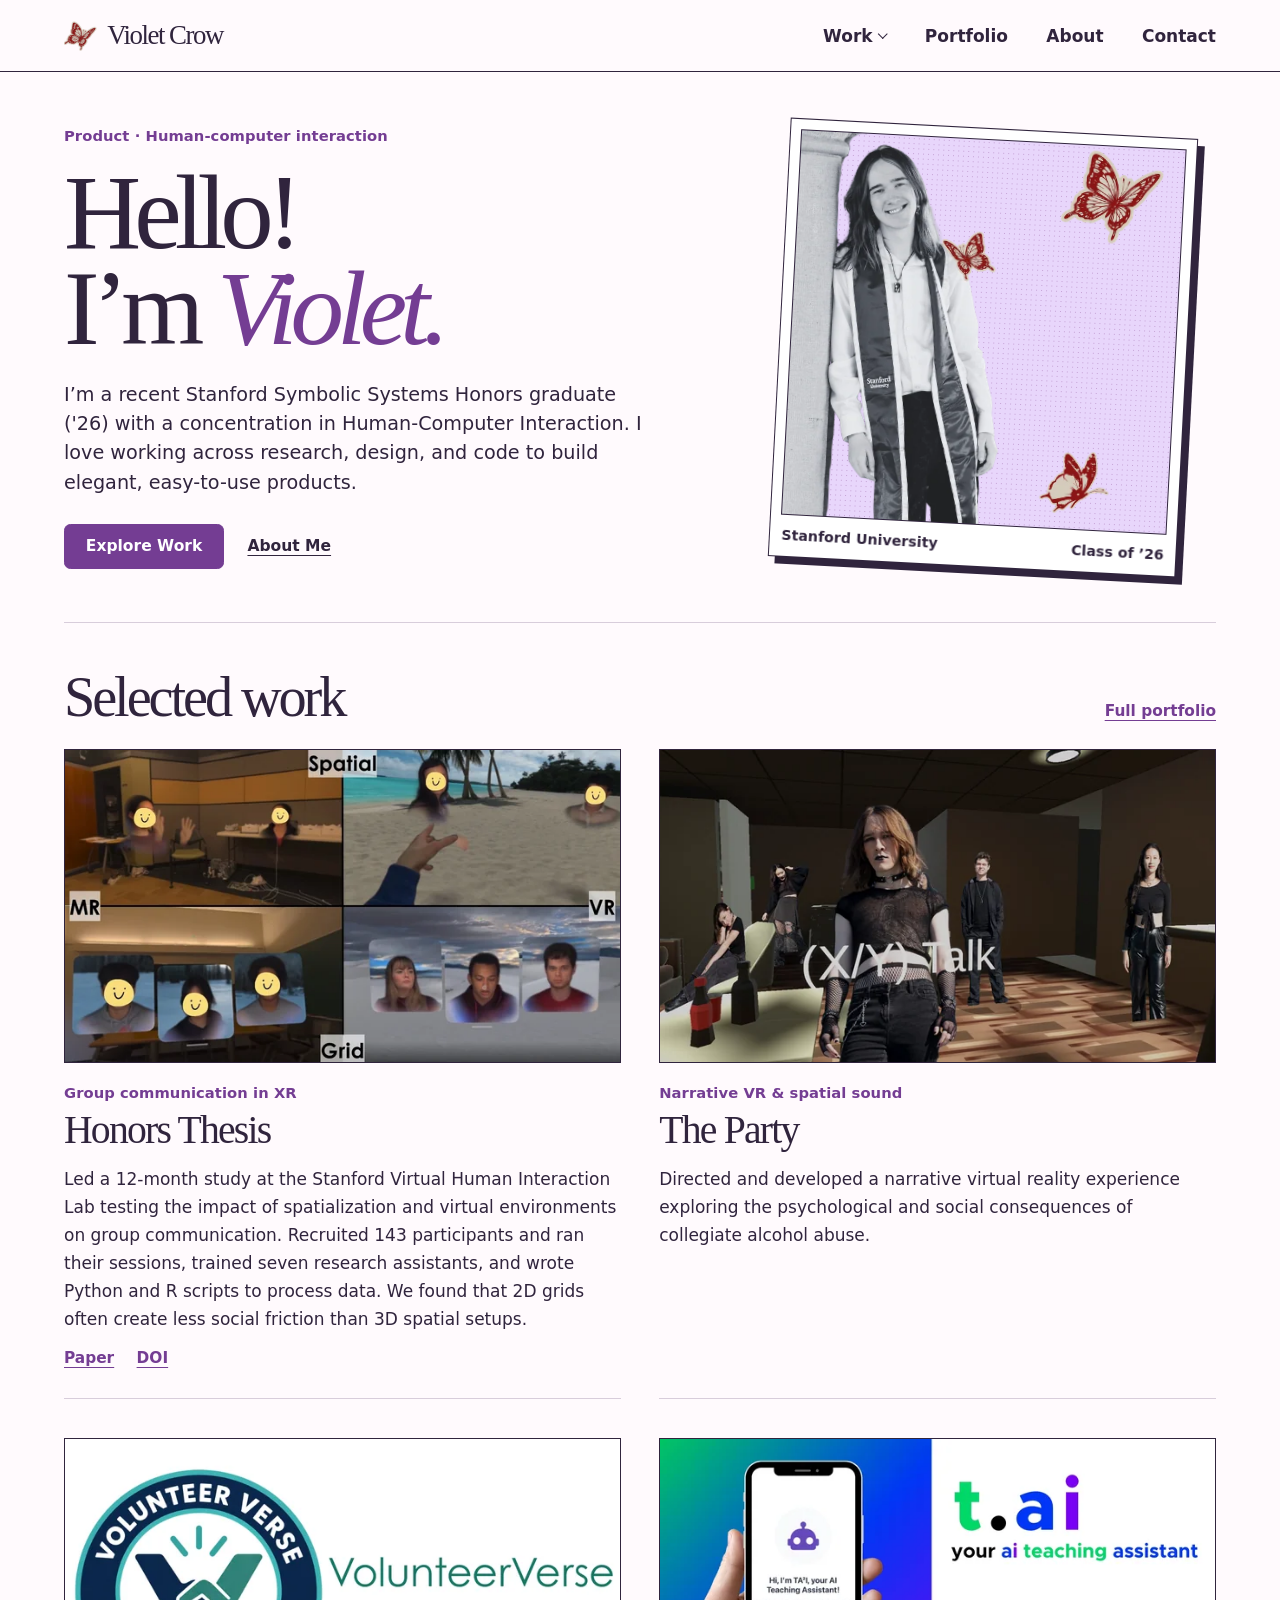
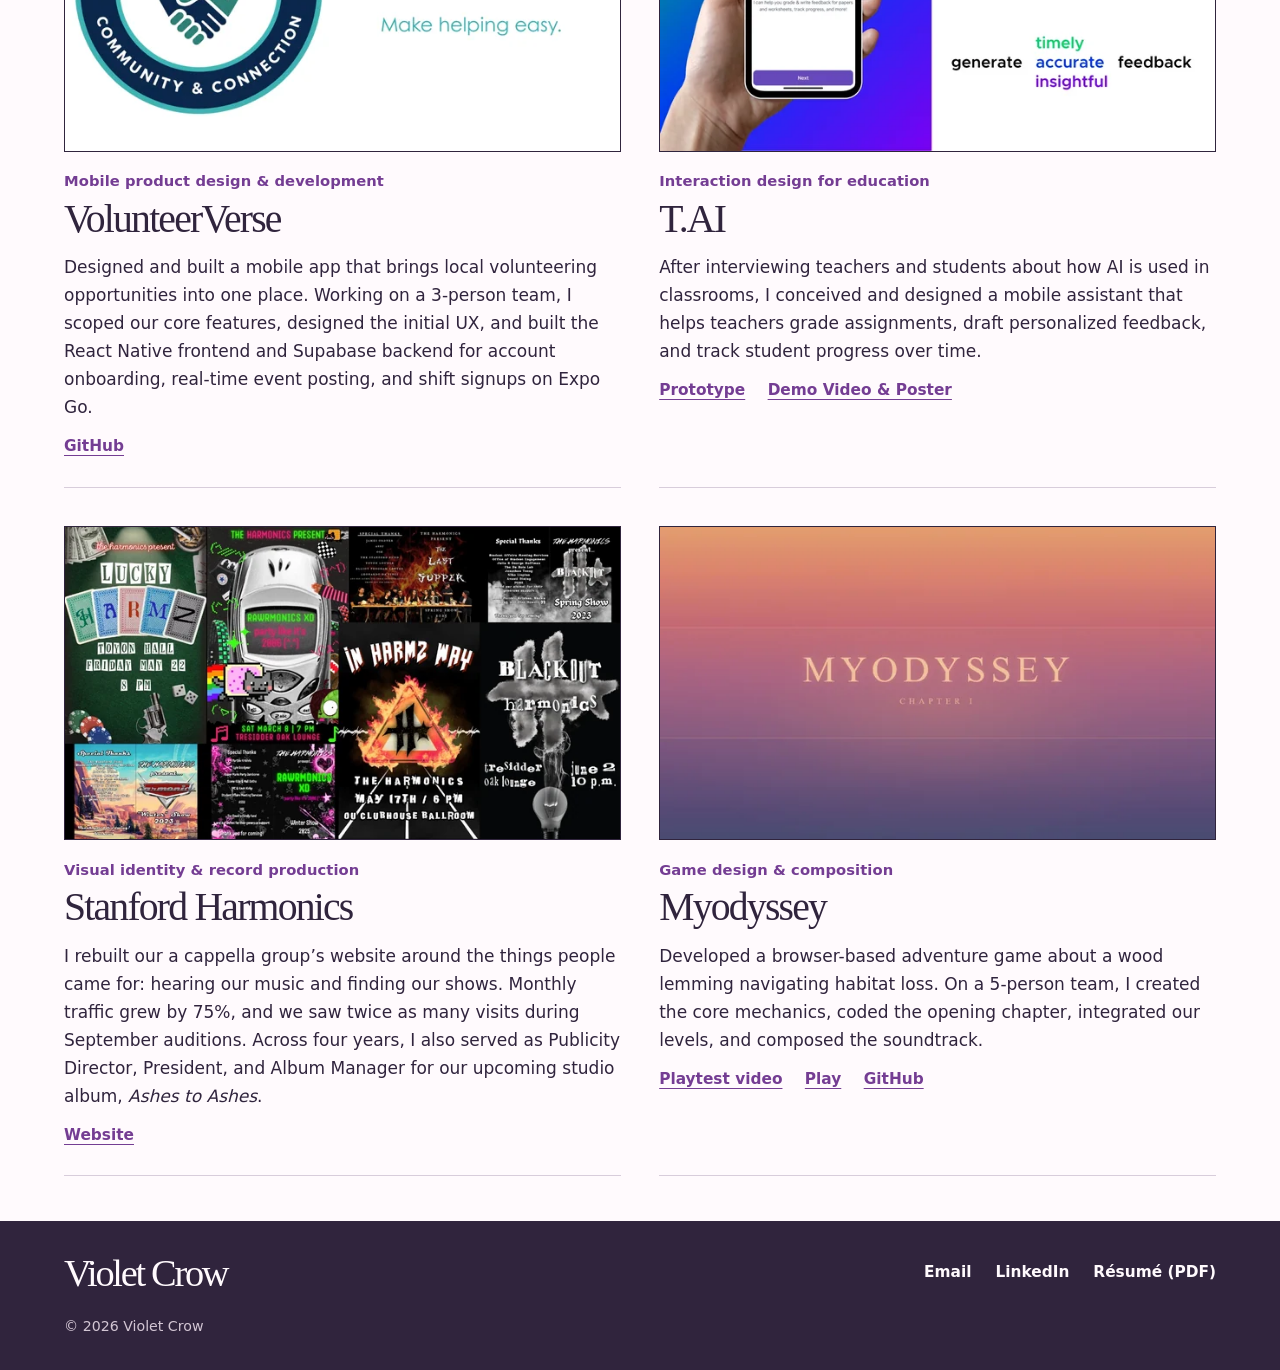
==== commit d9b40815: "halfway into big changes pt 2" ====
--- a/index.html
+++ b/index.html
@@ -6,8 +6,8 @@
   <meta name="description" content="Violet Crow — Stanford Symbolic Systems graduate (&#x27;26) working across product, design, research, and engineering.">
   <title>Violet Crow | Product &amp; HCI</title>
   <link rel="icon" href="assets/web/butterfly.png">
-  <link rel="stylesheet" href="styles.css">
-
+  <link rel="stylesheet" href="assets/css/site.css">
+  <script defer src="assets/js/site.js"></script>
 </head>
 <body class="home-page">
   <a class="skip-link" href="#main">Skip to content</a>
@@ -15,7 +15,18 @@
     <div class="mast-inner">
       <a class="brand" href="./" aria-label="Violet Crow, home"><img src="assets/web/butterfly.png" width="40" height="38" alt=""> Violet Crow</a>
       <nav class="primary" aria-label="Primary">
-        <a href="#work">Work</a>
+        <details class="work-menu">
+          <summary>Work</summary>
+          <div class="work-links">
+            <a href="#work">All work</a>
+            <a href="work/thesis/">Honors Thesis</a>
+            <a href="work/the-party/">The Party</a>
+            <a href="work/volunteerverse/">VolunteerVerse</a>
+            <a href="work/tai/">T.AI</a>
+            <a href="work/harmonics/">Stanford Harmonics</a>
+            <a href="work/myodyssey/">Myodyssey</a>
+          </div>
+        </details>
         <a href="portfolio/">Portfolio</a>
         <a href="about/">About</a>
         <a href="contact/">Contact</a>
@@ -49,9 +60,9 @@
         <article class="project">
           <a class="project-image-wrap" href="work/thesis/" aria-label="View Honors Thesis" tabindex="-1"><img class="project-image" src="assets/web/thesis-conditions-1280.webp" alt="Spatial and grid conversations in mixed and virtual reality" loading="lazy" width="1280" height="720" decoding="async" srcset="assets/web/thesis-conditions-640.webp 640w, assets/web/thesis-conditions-1280.webp 1280w" sizes="(max-width: 720px) 92vw, (max-width: 1280px) 49vw, 640px"></a>
           <div class="project-copy">
-            <p class="project-discipline">XR Research · Study Operations · Python/R Data Analysis</p>
+            <p class="project-discipline">Group communication in XR</p>
             <h3 class="project-title"><a href="work/thesis/">Honors Thesis</a></h3>
-            <p class="project-description">Led a 12-month study at the Stanford Virtual Human Interaction Lab testing the impact of spatialization and virtual environments on group communication. Recruited and ran 133 participants, trained 5 research assistants, and wrote Python and R scripts to process data. We found that 2D grids often create less social friction than 3D spatial setups.</p>
+            <p class="project-description">Led a 12-month study at the Stanford Virtual Human Interaction Lab testing the impact of spatialization and virtual environments on group communication. Recruited 143 participants and ran their sessions, trained seven research assistants, and wrote Python and R scripts to process data. We found that 2D grids often create less social friction than 3D spatial setups.</p>
             <div class="project-meta">
               <a href="assets/portfolio/thesis-paper.pdf" target="_blank" rel="noopener noreferrer" aria-label="Read thesis paper">Paper</a>
               <a href="https://doi.org/10.25740/my027tc4249" target="_blank" rel="noopener noreferrer" aria-label="Stanford repository DOI">DOI</a>
@@ -61,7 +72,7 @@
         <article class="project">
           <a class="project-image-wrap" href="work/the-party/" aria-label="Explore The Party" tabindex="-1"><img class="project-image" src="assets/web/party-interaction-1500.webp" alt="Inside the virtual afterparty, facing a guest you can talk to" width="1626" height="875" loading="lazy" decoding="async" srcset="assets/web/party-interaction-640.webp 640w, assets/web/party-interaction-1500.webp 1500w" sizes="(max-width: 720px) 92vw, (max-width: 1280px) 49vw, 640px"></a>
           <div class="project-copy">
-            <p class="project-discipline">Narrative VR · Unity · Fall 2025</p>
+            <p class="project-discipline">Narrative VR &amp; spatial sound</p>
             <h3 class="project-title"><a href="work/the-party/">The Party</a></h3>
             <p class="project-description">Directed and developed a narrative virtual reality experience exploring the psychological and social consequences of collegiate alcohol abuse.</p>
           </div>
@@ -69,7 +80,7 @@
         <article class="project">
           <a class="project-image-wrap" href="work/volunteerverse/" aria-label="View VolunteerVerse" tabindex="-1"><img class="project-image" src="assets/web/volunteerverse-1280.webp" alt="VolunteerVerse logo and app branding" loading="lazy" width="1280" height="720" decoding="async" srcset="assets/web/volunteerverse-640.webp 640w, assets/web/volunteerverse-1280.webp 1280w" sizes="(max-width: 720px) 92vw, (max-width: 1280px) 49vw, 640px"></a>
           <div class="project-copy">
-            <p class="project-discipline">Feature Scoping · UX Design · React Native &amp; Supabase</p>
+            <p class="project-discipline">Mobile product design &amp; development</p>
             <h3 class="project-title"><a href="work/volunteerverse/">VolunteerVerse</a></h3>
             <p class="project-description">Designed and built a mobile app that brings local volunteering opportunities into one place. Working on a 3-person team, I scoped our core features, designed the initial UX, and built the React Native frontend and Supabase backend for account onboarding, real-time event posting, and shift signups on Expo Go.</p>
             <div class="project-meta">
@@ -80,7 +91,7 @@
         <article class="project">
           <a class="project-image-wrap" href="work/tai/" aria-label="View T.AI" tabindex="-1"><img class="project-image" src="assets/web/tai-1500.webp" alt="T.AI mobile teaching assistant" loading="lazy" width="1920" height="1080" decoding="async" srcset="assets/web/tai-640.webp 640w, assets/web/tai-1500.webp 1500w" sizes="(max-width: 720px) 92vw, (max-width: 1280px) 49vw, 640px"></a>
           <div class="project-copy">
-            <p class="project-discipline">Needfinding · Product Concept · Figma Prototyping</p>
+            <p class="project-discipline">Interaction design for education</p>
             <h3 class="project-title"><a href="work/tai/">T.AI</a></h3>
             <p class="project-description">After interviewing teachers and students about how AI is used in classrooms, I conceived and designed a mobile assistant that helps teachers grade assignments, draft personalized feedback, and track student progress over time.</p>
             <div class="project-meta">
@@ -92,7 +103,7 @@
         <article class="project">
           <a class="project-image-wrap" href="work/harmonics/" aria-label="View Stanford Harmonics project" tabindex="-1"><img class="project-image" src="assets/web/harmonics-posters-1280.webp" alt="A selection of concert posters Violet designed for the Harmonics" loading="lazy" width="1280" height="720" decoding="async" srcset="assets/web/harmonics-posters-640.webp 640w, assets/web/harmonics-posters-1280.webp 1280w" sizes="(max-width: 720px) 92vw, (max-width: 1280px) 49vw, 640px"></a>
           <div class="project-copy">
-            <p class="project-discipline">Web Redesign · Visual Design · Operations &amp; Production</p>
+            <p class="project-discipline">Visual identity &amp; record production</p>
             <h3 class="project-title"><a href="work/harmonics/">Stanford Harmonics</a></h3>
             <p class="project-description">I rebuilt our a cappella group’s website around the things people came for: hearing our music and finding our shows. Monthly traffic grew by 75%, and we saw twice as many visits during September auditions. Across four years, I also served as Publicity Director, President, and Album Manager for our upcoming studio album, <em>Ashes to Ashes</em>.</p>
             <div class="project-meta">
@@ -103,7 +114,7 @@
         <article class="project">
           <a class="project-image-wrap" href="work/myodyssey/" aria-label="View Myodyssey" tabindex="-1"><img class="project-image" src="assets/web/myodyssey-1280.webp" alt="Myodyssey game title screen" loading="lazy" width="1280" height="720" decoding="async" srcset="assets/web/myodyssey-640.webp 640w, assets/web/myodyssey-1280.webp 1280w" sizes="(max-width: 720px) 92vw, (max-width: 1280px) 49vw, 640px"></a>
           <div class="project-copy">
-            <p class="project-discipline">Game Design · Frontend Integration · Original Soundtrack</p>
+            <p class="project-discipline">Game design &amp; composition</p>
             <h3 class="project-title"><a href="work/myodyssey/">Myodyssey</a></h3>
             <p class="project-description">Developed a browser-based adventure game about a wood lemming navigating habitat loss. On a 5-person team, I created the core mechanics, coded the opening chapter, integrated our levels, and composed the soundtrack.</p>
             <div class="project-meta">
--- a/assets/css/site.css
+++ b/assets/css/site.css
@@ -0,0 +1,319 @@
+:root {
+  color-scheme: light;
+  --paper: #fffafd;
+  --ink: #30243d;
+  --muted: #655b70;
+  --violet: #743d93;
+  --lavender: #e8d6fb;
+  --tint: #f6eefa;
+  --rule: #d8cddb;
+  --serif: Georgia, "Times New Roman", serif;
+  --sans: "Segoe UI", system-ui, sans-serif;
+  --gutter: clamp(1.15rem, 5vw, 5.5rem);
+  --width: 76rem;
+}
+
+* { box-sizing: border-box; }
+body { margin: 0; background: var(--paper); color: var(--ink); font: 1.0625rem/1.65 var(--sans); }
+img, video, iframe { max-width: 100%; display: block; }
+img { height: auto; }
+h1, h2, h3, h4, figure, blockquote, p, dl, dd { margin: 0; }
+h1, h2, h3, .brand, .footer-name, .project-nav-footer a { font-family: var(--serif); font-weight: 400; }
+h1, h2, h3 { line-height: 1.05; text-wrap: balance; }
+h1 { font-size: clamp(3.6rem, 7.6vw, 7.7rem); letter-spacing: -.065em; }
+h2 { font-size: clamp(2.35rem, 4.4vw, 4.6rem); letter-spacing: -.055em; }
+h3 { font-size: clamp(1.8rem, 3.1vw, 3.05rem); letter-spacing: -.045em; }
+p + p { margin-top: 1em; }
+a { color: inherit; text-decoration-thickness: 1px; text-underline-offset: .23em; }
+a:hover { color: var(--violet); text-decoration-thickness: 2px; }
+button { font: inherit; cursor: pointer; }
+:focus-visible { outline: 3px solid #8847aa; outline-offset: 4px; }
+[hidden] { display: none !important; }
+[id] { scroll-margin-top: 1.2rem; }
+::selection { background: #dec6ec; color: var(--ink); }
+.container, .mast-inner, .footer-inner { width: min(calc(100% - 2 * var(--gutter)), var(--width)); margin-inline: auto; }
+.container { min-height: 60vh; }
+.skip-link { position: absolute; z-index: 3; left: var(--gutter); top: .5rem; padding: .6rem 1rem; color: white; background: var(--ink); transform: translateY(-160%); }
+.skip-link:focus { transform: none; }
+.masthead { border-bottom: 1px solid var(--ink); }
+.mast-inner, .primary, .brand { display: flex; align-items: center; }
+.mast-inner { min-height: 4.45rem; justify-content: space-between; gap: 1rem; }
+.brand { gap: .6rem; text-decoration: none; white-space: nowrap; font-size: 1.68rem; letter-spacing: -.055em; }
+.brand img { width: 2.1rem; height: auto; }
+.primary { gap: clamp(.9rem, 3vw, 3rem); }
+.primary a, .primary summary, .site-footer nav a { padding-block: .45rem; font-weight: 550; text-decoration: none; }
+.primary a:hover, .primary [aria-current], .site-footer nav a:hover { text-decoration: underline; text-decoration-thickness: 2px; }
+.primary [aria-current] { color: var(--violet); }
+.work-menu { position: relative; }
+.work-menu summary { display: flex; align-items: center; gap: .4rem; cursor: pointer; list-style: none; }
+.work-menu summary::-webkit-details-marker { display: none; }
+.work-menu summary::after { content: ""; width: .38em; height: .38em; border: solid currentColor; border-width: 0 1.5px 1.5px 0; transform: translateY(-.08em) rotate(45deg); }
+.work-menu[open] summary::after { transform: translateY(.08em) rotate(225deg); }
+.work-menu[open] summary, .work-page .work-menu summary { color: var(--violet); }
+.work-links {
+  position: absolute;
+  z-index: 4;
+  top: 100%;
+  left: -.7rem;
+  width: 13rem;
+  padding: .4rem;
+  background: white;
+  border: 1px solid var(--rule);
+  border-radius: .6rem;
+  box-shadow: 0 .5rem 1.4rem #4822541a;
+}
+.work-links a { display: block; padding: .4rem .65rem; border-radius: .3rem; font-size: .97rem; }
+.work-links a:hover, .work-links a:focus-visible { background: var(--tint); }
+.work-links a:first-child { border-bottom: 1px solid var(--rule); border-radius: 0; margin-bottom: .2rem; }
+.eyebrow, .project-discipline, .meta-label, .period, .contact-label, .project-nav-footer small, .portrait-print figcaption {
+  font: 600 .92rem/1.45 var(--sans); letter-spacing: .005em;
+}
+.eyebrow, .meta-label, .contact-label { color: var(--violet); }
+.hero-actions, .sample-links, .project-meta, .contents { display: flex; flex-wrap: wrap; align-items: center; gap: .6rem 1.4rem; }
+.hero-actions { margin-top: 1.7rem; }
+.pill-button { display: inline-flex; align-items: center; justify-content: center; min-height: 2.85rem; padding: .5rem 1.3rem; background: var(--violet); color: white; border: 1px solid var(--violet); border-radius: .4rem; text-decoration: none; font: 600 .97rem/1.35 var(--sans); }
+.pill-button:hover { background: var(--ink); border-color: var(--ink); color: white; }
+.pill-button.secondary { background: none; color: var(--ink); padding-inline: 0; border-color: transparent; text-decoration: underline; }
+.pill-button.secondary:hover { color: var(--violet); }
+.section { border-top: 1px solid var(--rule); padding-block: clamp(1.9rem, 3.5vw, 3.1rem); }
+.section-heading { display: flex; justify-content: space-between; align-items: baseline; flex-wrap: wrap; gap: .75rem; margin-bottom: 1.4rem; }
+.section-heading > a, .sample-links, .project-meta, .back-link { font-size: .96rem; font-weight: 600; }
+.section-heading > a, .sample-links a, .project-meta a, .case-body a, .reading-guide a { color: var(--violet); }
+.site-footer { background: var(--ink); color: var(--paper); }
+.footer-inner { display: grid; grid-template-columns: 1fr auto; align-items: center; gap: 1.4rem; padding-block: 2rem; }
+.footer-name { font-size: 2.4rem; line-height: 1; letter-spacing: -.06em; text-decoration: none; }
+.site-footer nav { display: flex; flex-wrap: wrap; gap: .5rem 1.5rem; font-size: .96rem; }
+.site-footer small { grid-column: 1/-1; color: #d3c6d4; font-family: var(--sans); }
+.site-footer a:hover { color: var(--lavender); }
+
+/* Opening spread and project index */
+.hero { display: grid; grid-template-columns: minmax(0, 1.15fr) minmax(0, .85fr); gap: 5%; align-items: center; padding: clamp(2.1rem, 4.1vw, 3.75rem) 0; }
+.hero h1 { margin-block: 1.1rem 1.5rem; font-size: clamp(4.8rem, 8.35vw, 8rem); line-height: .9; }
+.hero h1 em { color: var(--violet); font-weight: 400; }
+.hero-note, .case-subtitle, .folio-intro > p { font-size: clamp(1.1rem, 1.5vw, 1.35rem); line-height: 1.52; max-width: 49ch; }
+.portrait-print { position: relative; width: 88%; max-width: 25.5rem; justify-self: center; padding: .62rem; border: 1px solid var(--ink); background: white; transform: rotate(3deg); box-shadow: 7px 7px 0 var(--ink); }
+.portrait-frame { border: 1px solid var(--ink); background-color: var(--lavender); background-image: radial-gradient(#c6a3d6 .65px, transparent .9px); background-size: 5px 5px; overflow: hidden; }
+.portrait-print figcaption { display: flex; justify-content: space-between; padding: .6rem .1rem .05rem; font-size: .88rem; }
+.project-list { display: grid; grid-template-columns: repeat(2,minmax(0,1fr)); gap: clamp(1.65rem,3vw,2.75rem); }
+.project { border-bottom: 1px solid var(--rule); padding-bottom: 1.7rem; }
+.project-image-wrap { display: block; background: #e6dfee; border: 1px solid var(--ink); overflow: hidden; }
+.project-image { width: 100%; aspect-ratio: 16/9; object-fit: cover; }
+.project-discipline { color: var(--violet); margin: 1.15rem 0 .45rem; }
+.project-title a { text-decoration: none; }
+.project-title a:hover { text-decoration: underline; }
+.project-description { margin-top: .8rem; max-width: 60ch; }
+.project-meta { margin-top: .8rem; }
+
+@media (prefers-reduced-motion: no-preference) {
+  .home-page .brand:is(:hover, :focus-visible) img { animation: butterfly-flight .95s ease-in-out; }
+  .home-page .portrait-print { animation: settle-print .7s ease-out both; }
+  @keyframes butterfly-flight {
+    30% { transform: translate(.24rem,-.45rem) rotate(-16deg) scaleX(.72); }
+    58% { transform: translate(.5rem,-.35rem) rotate(10deg); }
+    80% { transform: translate(.18rem,-.18rem) rotate(-7deg) scaleX(.84); }
+  }
+  @keyframes settle-print {
+    from { transform: translateY(.55rem) rotate(1.3deg); }
+    to { transform: rotate(3deg); }
+  }
+}
+
+/* Case studies */
+.case-hero, .page-hero, .contact-section { padding-block: clamp(2rem, 4.2vw, 3.8rem); }
+.work-page .case-hero { display: grid; grid-template-columns: minmax(0,1fr) minmax(0,.95fr); align-items: center; gap: 2.2rem 5%; }
+.case-lead, .work-page .case-banner { grid-row: 1; }
+.back-link { display: inline-block; margin-bottom: 1.2rem; }
+.case-lead .eyebrow { color: var(--muted); margin-bottom: .65rem; }
+.case-lead h1 { font-size: clamp(3.1rem,6vw,6rem); }
+.case-subtitle { margin-top: 1.1rem; }
+.case-banner { grid-column: 2; }
+.case-banner img, .photo-card img, .case-photo img, .document-preview img { width: 100%; border: 1px solid var(--rule); }
+.photo-caption { color: var(--muted); font-size: .91rem; line-height: 1.5; margin-top: .55rem; }
+.case-meta-grid { grid-column: 1/-1; display: grid; grid-template-columns: repeat(auto-fit,minmax(min(12rem,100%),1fr)); gap: 1.25rem 2rem; padding-top: 1.3rem; border-top: 1px solid var(--rule); }
+.meta-label, .project-nav-footer small { display: block; color: var(--muted); margin-bottom: .35rem; }
+.meta-value { display: block; font-size: 1rem; line-height: 1.48; }
+.case-grid, .the-party-study .section { display: grid; grid-template-columns: minmax(0,.8fr) minmax(0,1.45fr); gap: 2rem 6%; }
+.case-grid h2, .the-party-study .section h2, .folio-group h2 { font-size: clamp(2.2rem,3.5vw,3.6rem); }
+.case-body, .prose, .entry-copy > p { max-width: 67ch; }
+.case-body p, .entries article p, .prose p { text-wrap: pretty; }
+.case-gallery, .photo-strip, .recording-credits { display: grid; grid-template-columns: repeat(2,minmax(0,1fr)); align-items: start; gap: 1.8rem; margin-top: 2rem; }
+.case-gallery.single { grid-template-columns: minmax(0,1fr); }
+.case-gallery.single > figure { max-width: 62rem; margin-inline: auto; }
+.case-gallery.three-col { grid-template-columns: repeat(3,minmax(0,1fr)); }
+.case-gallery a { display: block; cursor: zoom-in; }
+.case-photo { margin: 1.5rem 0; }
+.callout-box { background: var(--tint); border-left: 3px solid var(--violet); padding: 1.3rem 1.6rem; margin: 1.6rem 0 0; }
+.callout-kicker { font: 600 .875rem var(--sans); margin-bottom: .6rem; }
+.callout-box blockquote { font-family: var(--serif); font-size: 1.2rem; line-height: 1.55; }
+.project-nav-footer { border-top: 1px solid var(--ink); display: grid; grid-template-columns: repeat(2,minmax(0,1fr)); }
+.project-nav-footer a { padding: 2rem 0; font-size: clamp(1.35rem,3vw,2.8rem); line-height: 1.1; text-decoration: none; letter-spacing: -.04em; }
+.project-nav-footer a:hover { text-decoration: underline; }
+.project-nav-footer a:last-child { text-align: right; }
+.embed-grid { display: grid; grid-template-columns: repeat(auto-fit,minmax(min(24rem,100%),1fr)); gap: 2rem; align-items: start; }
+.embed-card { min-width: 0; }
+.embed-header { display: flex; flex-wrap: wrap; align-items: baseline; gap: .4rem 1rem; margin-bottom: .65rem; }
+.embed-title { font-weight: 650; }
+.embed-header a { font-size: .95rem; color: var(--violet); }
+.embed-frame { border: 1px solid var(--rule); width: 100%; aspect-ratio: 16/9; background: #211c23; }
+iframe.embed-frame { height: 27rem; background: #eee; }
+.document-preview { display: block; }
+/* Give the three T.AI deliverables the same title, media and link rows. */
+.tai-study .embed-grid { grid-template-columns: repeat(3, minmax(0,1fr)); gap: 1.4rem; }
+.tai-study .embed-title { font: 600 1.15rem/1.4 var(--sans); letter-spacing: normal; margin-bottom: .6rem; }
+.tai-study :is(.embed-frame, .document-preview, .prototype-preview) { height: clamp(21rem, 30vw, 26rem); width: 100%; border: 1px solid var(--rule); border-radius: .4rem; }
+.tai-study .document-preview, .prototype-preview { display: grid; align-content: center; justify-items: center; gap: 1rem; background: var(--tint); overflow: hidden; }
+.prototype-preview img { width: 100%; }
+.prototype-preview .pill-button { margin-inline: 1rem; }
+.tai-study .document-preview img { max-height: 100%; object-fit: contain; border: 0; }
+.media-links { display: flex; flex-wrap: wrap; gap: .3rem 1rem; margin-top: .65rem; font-size: .95rem; color: var(--violet); }
+
+.audio-card { max-width: 45rem; padding: clamp(1.1rem,3vw,2rem); background: var(--tint); border: 1px solid var(--ink); }
+.track-list { margin: 1rem 0; }
+.track-btn { display: flex; justify-content: space-between; text-align: left; align-items: baseline; width: 100%; gap: 1rem; padding: .65rem .85rem; border: 0; border-bottom: 1px solid var(--rule); background: transparent; color: var(--ink); }
+.track-btn[aria-pressed="true"], .track-btn:hover { color: white; background: var(--violet); }
+.track-duration { font-family: var(--sans); font-size: .9rem; }
+audio { display: block; width: 100%; margin-top: 1rem; }
+.recording-credits > div { border-top: 1px solid var(--rule); padding-top: 1rem; }
+.recording-credits h3 { margin-bottom: .7rem; }
+.recording-credits p + p { margin-top: .25rem; }
+.print-media-still, .print-media-note, .print-sample { display: none; }
+
+.the-party-study .case-hero {
+  background: #231b25;
+  color: #f8f2f7;
+  margin-block: clamp(1.3rem, 3vw, 3rem);
+  padding: clamp(1.3rem, 3.7vw, 3.7rem);
+}
+.the-party-study .case-hero .meta-label { color: #d6bedb; }
+.the-party-study .case-hero .pill-button { background: var(--lavender); color: var(--ink); }
+.the-party-study .case-hero .secondary { color: white; background: none; }
+.the-party-study .back-link:hover { color: var(--lavender); }
+.the-party-study .case-banner img { border-color: #746676; }
+
+/* Portfolio reading guide and subject index */
+.portfolio-page .case-hero { display: grid; grid-template-columns: minmax(0,1.1fr) minmax(0,1fr); gap: 6%; align-items: center; }
+.reading-guide, .favorites-box { padding: clamp(1.35rem,2.7vw,2.6rem); border-top: 3px solid var(--violet); background: var(--tint); }
+.reading-guide h2 { font-size: 2.05rem; margin-bottom: .8rem; }
+.archive-link { display: inline-block; margin-bottom: .8rem; }
+.contents { border-top: 1px solid var(--ink); padding: 1rem 0; font-size: .95rem; }
+.folio-group > h2 { margin-bottom: 1.35rem; }
+.entries article {
+  display: grid;
+  grid-template-columns: minmax(0, 1.65fr) minmax(0, 1fr);
+  align-items: start;
+  gap: clamp(1.5rem, 5vw, 4.5rem);
+  padding-block: 1.4rem;
+  border-top: 1px solid var(--rule);
+}
+.entries article:last-child { padding-bottom: 0; }
+.entry-image { display: block; }
+.entry-image img { width: 100%; border-radius: .4rem; border: 1px solid var(--rule); }
+.period, .experience-period { color: var(--muted); }
+.entries h3 { margin: .35rem 0 .95rem; }
+.sample-links { margin-top: .95rem; }
+
+/* Biography and correspondence */
+.about-intro-grid, .beyond-grid { display: grid; grid-template-columns: minmax(0,1.15fr) minmax(0,1fr); gap: 6%; align-items: start; }
+.about-intro-grid h1, .contact-intro h1 { margin-bottom: 1.3rem; }
+.about-intro-grid > figure { margin-top: .9rem; }
+.photo-strip { margin-top: 2.5rem; }
+.experience-item { display: grid; grid-template-columns: minmax(0,.85fr) minmax(0,1.3fr); gap: 6%; padding-block: 1.5rem; border-top: 1px solid var(--rule); }
+.experience-org, .info-card h3 { font-size: 1.75rem; }
+.experience-period { margin-top: .6rem; font-size: .95rem; }
+.experience-role { font-size: 1.06rem; margin-bottom: .4rem; }
+.sub-roles > div + div { margin-top: 1.4rem; }
+.card-grid-3 { display: grid; grid-template-columns: repeat(3,minmax(0,1fr)); gap: 2rem; }
+.skill-list { list-style: none; padding: 0; margin: 1rem 0 0; }
+.skill-list li { padding: .45rem 0; border-top: 1px solid var(--rule); }
+.favorite-row + .favorite-row { margin-top: .8rem; }
+.favorite-label { color: var(--muted); font: .85rem/1.5 var(--sans); }
+.favorite-value { font-family: var(--serif); font-size: 1.25rem; }
+.contact-intro { display: grid; grid-template-columns: minmax(0,1fr) minmax(8rem,20rem); gap: 0 8%; align-content: center; }
+.contact-intro .prose { align-self: start; }
+.contact-art { grid-area: 1 / 2 / 3 / 3; align-self: center; justify-self: center; width: clamp(9rem,18vw,17rem); }
+.contact-grid { margin-top: 2.5rem; }
+.contact-card { display: flex; justify-content: space-between; align-items: center; padding-block: 1.35rem; border-top: 1px solid var(--ink); gap: 1rem; }
+.contact-label { color: var(--muted); }
+.contact-value { font: clamp(1.35rem,3.1vw,3rem)/1.35 var(--serif); letter-spacing: -.045em; overflow-wrap: anywhere; }
+.contact-value a { text-decoration-thickness: 1px; }
+.copy-status { display: block; font-size: .9rem; }
+
+@media screen and (max-width: 960px) {
+  .tai-study .embed-grid { grid-template-columns: minmax(0,1fr); gap: 1.5rem; }
+  .tai-study .embed-card { width: min(100%,42rem); margin-inline: auto; }
+}
+@media (max-width: 720px) {
+  .mast-inner { min-height: 4rem; }
+  .hero { gap: 1.5rem; }
+  .hero h1 { font-size: clamp(3.8rem,10vw,5rem); }
+  .hero-note { font-size: 1.05rem; }
+  .portrait-print { width: 95%; }
+  .work-page .case-hero, .case-grid, .the-party-study .section, .portfolio-page .case-hero, .about-intro-grid, .beyond-grid, .experience-item { grid-template-columns: minmax(0,1fr); gap: 1.4rem; }
+  .case-lead, .work-page .case-banner { grid-area: auto; }
+  .case-banner { order: 1; }
+  .case-meta-grid { order: 2; }
+  .card-grid-3, .case-gallery.three-col { grid-template-columns: minmax(0,1fr); }
+  .case-gallery.single > figure { width: 100%; }
+  .footer-inner { grid-template-columns: minmax(0,1fr); }
+}
+@media (max-width: 580px) {
+  .mast-inner { flex-wrap: wrap; gap: .1rem 1rem; padding-block: .7rem; }
+  .brand { font-size: 1.4rem; }
+  .brand img { width: 1.65rem; }
+  .primary { justify-content: space-between; width: 100%; font-size: .97rem; }
+  .primary > a, .primary summary { display: inline-flex; align-items: center; min-height: 2.45rem; }
+  .hero { grid-template-columns: 1fr; gap: 2.1rem; }
+  .hero h1 { font-size: clamp(3.9rem,13vw,5rem); }
+  .hero h1 { line-height: .94; }
+  .entries article { grid-template-columns: minmax(0,1fr); gap: .85rem; }
+  .entry-image { max-width: 26rem; }
+  .hero .portrait-print { width: min(80%,19rem); }
+  .project-list, .case-gallery, .photo-strip, .recording-credits { grid-template-columns: minmax(0,1fr); }
+  .case-meta-grid { grid-template-columns: repeat(2,minmax(0,1fr)); }
+  .contact-intro { display: block; }
+  .contact-art { width: 9.5rem; margin: 1rem auto 0; }
+  .contact-card { align-items: flex-start; flex-direction: column; gap: .35rem; }
+}
+@media (max-width: 380px) {
+  .mast-inner { flex-direction: column; align-items: flex-start; }
+  .primary { width: 100%; justify-content: space-between; }
+}
+@page { size: letter; margin: .65in; }
+@media print {
+  :root { --paper: white; --ink: black; }
+  body { font: 10.5pt/1.45 var(--serif); }
+  .container, .mast-inner { width: 100%; min-height: 0; }
+  .mast-inner { padding: 0 0 5pt; }
+  .brand { font-size: 15pt; }
+  .brand img { width: 18pt; }
+  .primary, .skip-link, .site-footer, .hero-actions, .contents, .pill-button, .back-link, .project-nav-footer, .embed-header a, .sample-links, .archive-link, audio, video, iframe, .contact-actions { display: none; }
+  .work-page .case-hero, .portfolio-page .case-hero, .folio-group, .case-grid, .the-party-study .section, .embed-grid { display: block; }
+  .case-hero, .page-hero, .section, .contact-section { padding-block: 12pt; }
+  h1, .case-lead h1 { font-size: 31pt; }
+  h2, .case-grid h2, .folio-group h2, .the-party-study .section h2 { font-size: 21pt; margin-bottom: 6pt; }
+  h3 { font-size: 16pt; }
+  .case-subtitle, .hero-note { font-size: 12pt; }
+  h1,h2,h3,h4 { break-after: avoid; }
+  figure, .entries article, .embed-card, .recording-credits > div { break-inside: avoid; }
+  .entry-image, .media-links { display: none; }
+  .entries article { display: block; }
+  .the-party-study .case-hero { background: white; color: black; padding: 10pt 0; margin: 0; }
+  .the-party-study .case-hero .meta-label { color: black; }
+  .reading-guide, .case-meta-grid, .case-banner { margin-top: 10pt; }
+  .case-meta-grid { grid-template-columns: repeat(2,1fr); }
+  .case-body, .entry-copy > p { max-width: none; }
+  .entries article { padding: 6pt 0; }
+  .tai-study :is(.document-preview, .prototype-preview) { height: auto; width: auto; border: 0; }
+  .tai-study .embed-frame { display: none; }
+  .prototype-preview img { max-height: 2.35in; width: auto; }
+  .print-media-still, .print-media-note, .print-sample { display: block; font-size: 9pt; }
+  .case-banner img, .case-photo img, .case-gallery img, .print-media-still, .document-preview img { height: auto; width: auto; max-height: 2.35in; margin-inline: auto; object-fit: contain; }
+  .the-party-study .case-photo { margin-block: 8pt; }
+  .the-party-study .case-photo img { max-height: 1.8in; }
+  .tai-study #deliverables { break-before: page; }
+  .tai-study .embed-card + .embed-card { margin-top: 6pt; }
+  .tai-study :is(.print-media-still, .document-preview img, .prototype-preview img) { width: auto; max-height: 1.8in; }
+  .callout-box { break-inside: avoid; }
+  .audio-card, .reading-guide, .callout-box { background: none; padding: 8pt; }
+  .track-btn { color: black; background: white; padding: 2pt 0; }
+}
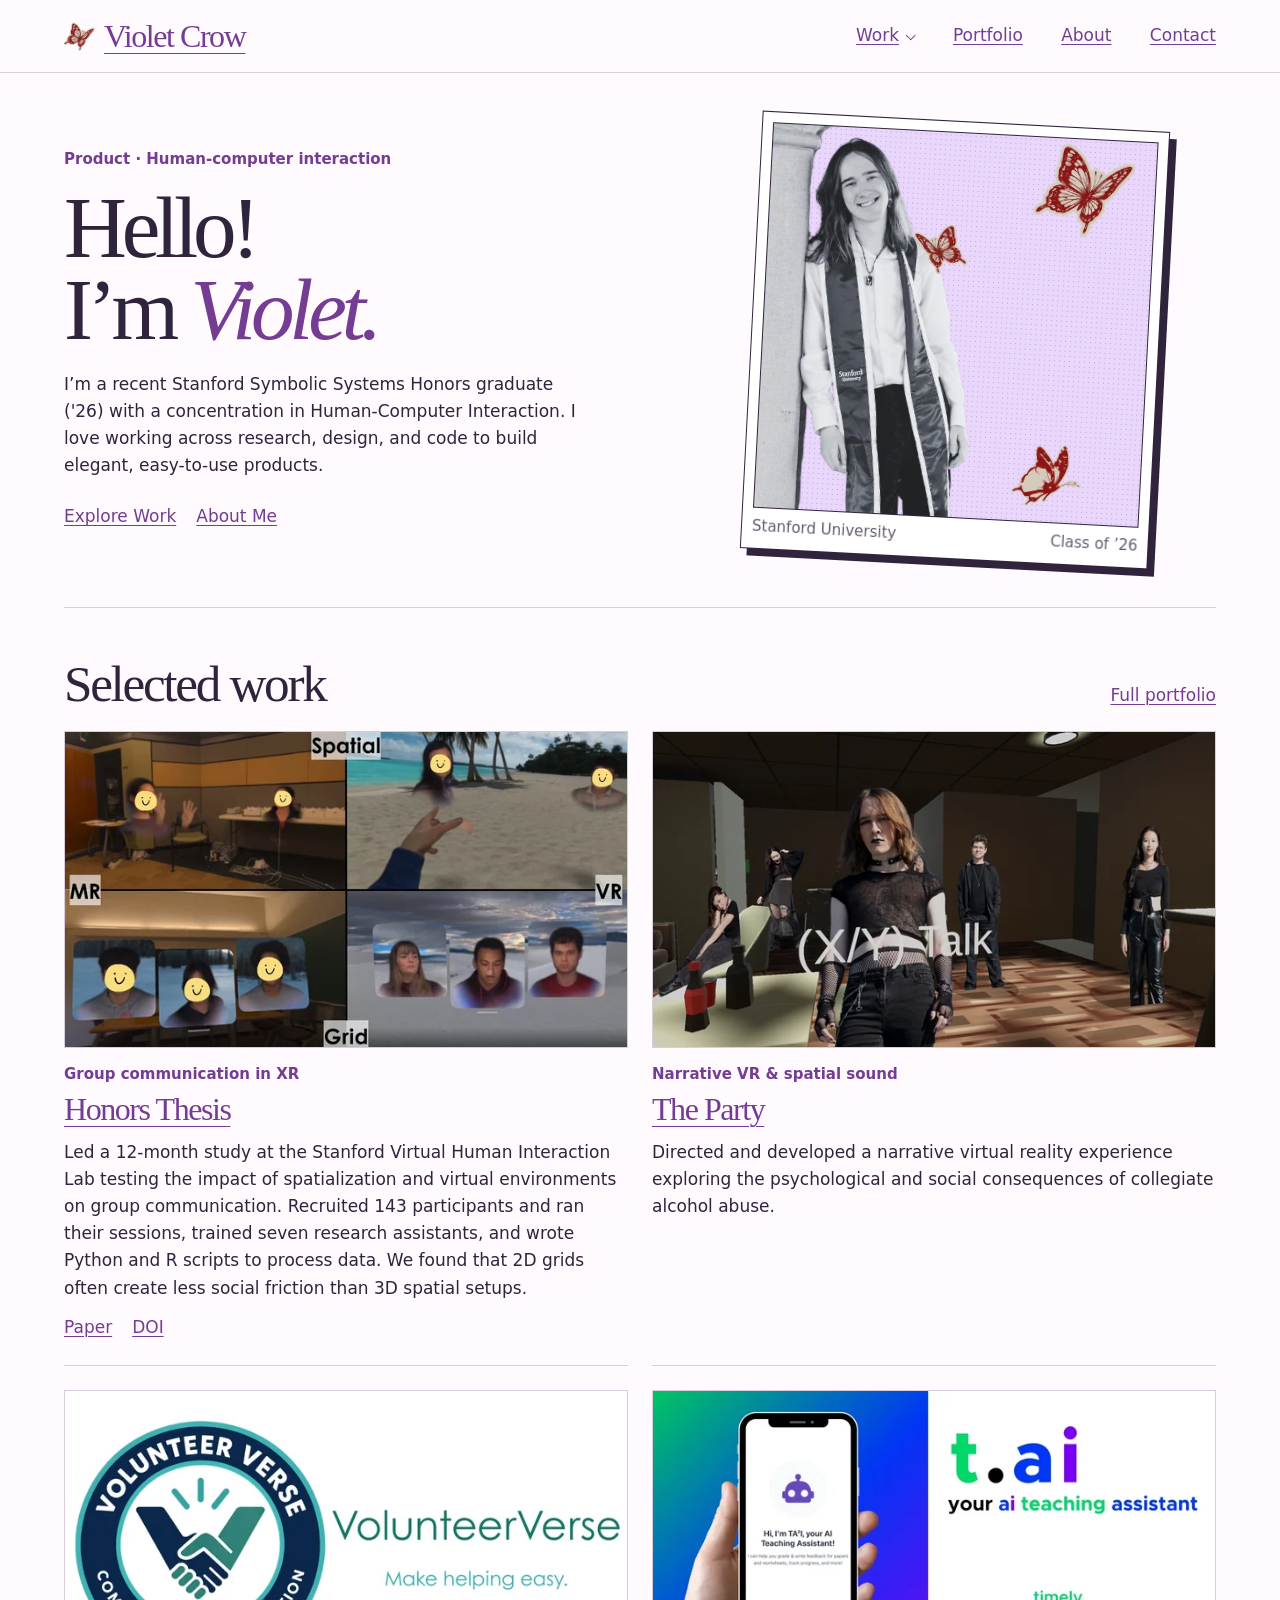
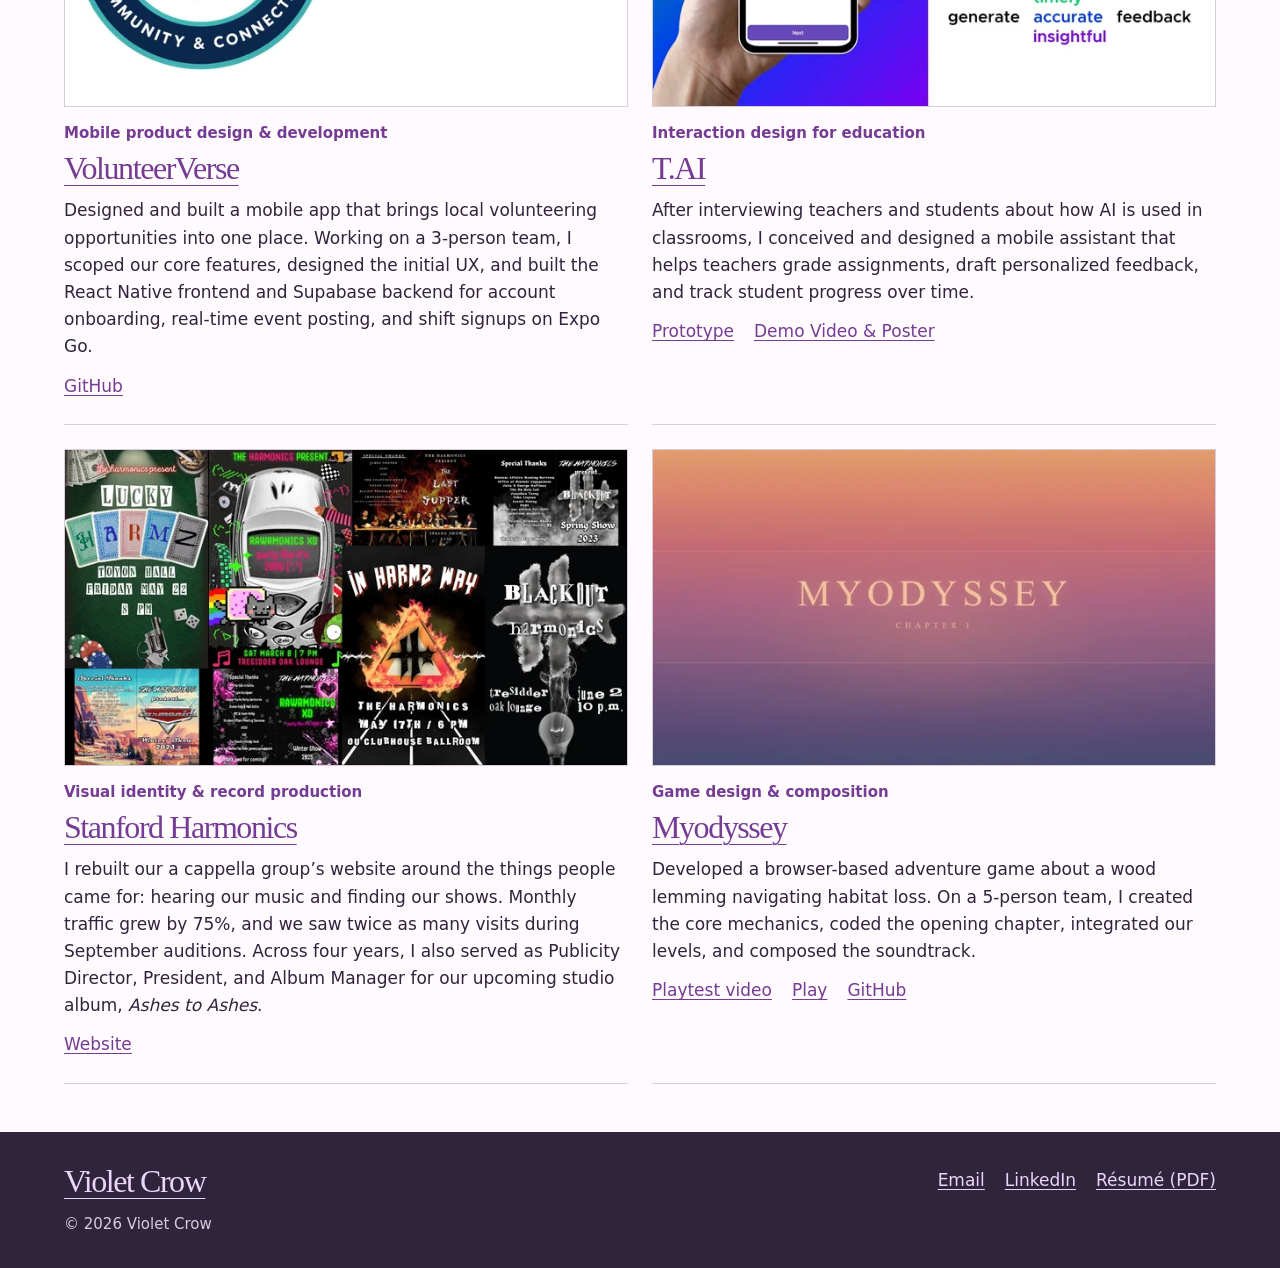
==== commit 4935a3c5: "completed revision of stylesheet" ====
--- a/index.html
+++ b/index.html
@@ -40,8 +40,8 @@
         <h1>Hello!<br> I’m <em>Violet.</em></h1>
         <p class="hero-note">I’m a recent Stanford Symbolic Systems Honors graduate ('26) with a concentration in Human-Computer Interaction. I love working across research, design, and code to build elegant, easy-to-use products.</p>
         <div class="hero-actions">
-          <a class="pill-button" href="#work">Explore Work</a>
-          <a class="pill-button secondary" href="about/">About Me</a>
+          <a href="#work">Explore Work</a>
+          <a href="about/">About Me</a>
         </div>
       </div>
       <figure class="portrait-print">
--- a/assets/css/site.css
+++ b/assets/css/site.css
@@ -3,53 +3,113 @@
   --paper: #fffafd;
   --ink: #30243d;
   --muted: #655b70;
-  --violet: #743d93;
+  --accent: #743d93;
   --lavender: #e8d6fb;
   --tint: #f6eefa;
   --rule: #d8cddb;
+  --line: 1px solid var(--rule);
+  --radius: .4rem;
   --serif: Georgia, "Times New Roman", serif;
   --sans: "Segoe UI", system-ui, sans-serif;
+  --small: .9375rem;
+  --body: 1.0625rem;
+  --subhead: clamp(1.5rem, 2.5vw, 2.25rem);
+  --heading: clamp(2rem, 4vw, 3.75rem);
+  --title: clamp(2.75rem, 6.8vw, 6rem);
   --gutter: clamp(1.15rem, 5vw, 5.5rem);
-  --width: 76rem;
+  --section-space: clamp(2rem, 3.75vw, 3.5rem);
 }
 
 * { box-sizing: border-box; }
-body { margin: 0; background: var(--paper); color: var(--ink); font: 1.0625rem/1.65 var(--sans); }
-img, video, iframe { max-width: 100%; display: block; }
+body { margin: 0; background: var(--paper); color: var(--ink); font: var(--body)/1.6 var(--sans); }
+:where(h1, h2, h3, h4, figure, blockquote, p, dl, dd) { margin: 0; }
+img, video, iframe { display: block; max-width: 100%; }
 img { height: auto; }
-h1, h2, h3, h4, figure, blockquote, p, dl, dd { margin: 0; }
-h1, h2, h3, .brand, .footer-name, .project-nav-footer a { font-family: var(--serif); font-weight: 400; }
-h1, h2, h3 { line-height: 1.05; text-wrap: balance; }
-h1 { font-size: clamp(3.6rem, 7.6vw, 7.7rem); letter-spacing: -.065em; }
-h2 { font-size: clamp(2.35rem, 4.4vw, 4.6rem); letter-spacing: -.055em; }
-h3 { font-size: clamp(1.8rem, 3.1vw, 3.05rem); letter-spacing: -.045em; }
+[hidden] { display: none !important; }
+[id] { scroll-margin-top: 1rem; }
+::selection { background: var(--lavender); color: #30243d; }
+
+/* Type roles. Print uses the same scale with paper-sized values. */
+h1, h2, h3, .brand, .footer-name, .contact-value, .project-nav-footer a {
+  font: 400 var(--subhead)/1.08 var(--serif);
+  letter-spacing: -.045em;
+}
+h1, h2, h3 { text-wrap: balance; }
+h1 { font-size: var(--title); letter-spacing: -.06em; }
+h2 { font-size: var(--heading); }
+.reading-guide h2 { font-size: var(--subhead); }
+.embed-title, h4 { font: 600 var(--body)/1.4 var(--sans); letter-spacing: normal; }
+small, figcaption, .eyebrow, .project-discipline, .meta-label, .period, .experience-period,
+.favorite-label, .contact-label, .callout-kicker, .copy-status {
+  font: 400 var(--small)/1.45 var(--sans);
+  letter-spacing: normal;
+  color: var(--muted);
+}
+.eyebrow, .project-discipline, .callout-kicker { font-weight: 600; color: var(--accent); }
 p + p { margin-top: 1em; }
-a { color: inherit; text-decoration-thickness: 1px; text-underline-offset: .23em; }
-a:hover { color: var(--violet); text-decoration-thickness: 2px; }
-button { font: inherit; cursor: pointer; }
-:focus-visible { outline: 3px solid #8847aa; outline-offset: 4px; }
-[hidden] { display: none !important; }
-[id] { scroll-margin-top: 1.2rem; }
-::selection { background: #dec6ec; color: var(--ink); }
-.container, .mast-inner, .footer-inner { width: min(calc(100% - 2 * var(--gutter)), var(--width)); margin-inline: auto; }
+.case-body, .prose, .entry-copy > p, .project-description { max-width: 67ch; }
+.hero-note, .case-subtitle { max-width: 48ch; }
+figcaption { margin-top: .5rem; }
+
+/* Links inherit the size and family of the surrounding text. */
+a, .work-menu summary {
+  color: var(--accent);
+  text-decoration: underline;
+  text-decoration-thickness: 1px;
+  text-underline-offset: .19em;
+}
+:is(a, .work-menu summary):hover, a[aria-current="page"], .work-menu[open] summary {
+  color: var(--ink);
+  text-decoration-thickness: 2px;
+}
+button {
+  display: inline-flex;
+  align-items: center;
+  justify-content: center;
+  min-height: 2.75rem;
+  padding: .5rem 1rem;
+  border: 1px solid transparent;
+  border-radius: var(--radius);
+  background: var(--accent);
+  color: white;
+  font: 600 var(--body)/1.4 var(--sans);
+  cursor: pointer;
+}
+button:hover, button[aria-pressed="true"] { background: var(--ink); }
+button[aria-pressed="true"] { box-shadow: inset .3rem 0 var(--lavender); }
+:focus-visible { outline: 3px solid var(--accent); outline-offset: 3px; }
+
+/* Shared structure */
+.container, .mast-inner, .footer-inner { width: min(calc(100% - 2 * var(--gutter)), 76rem); margin-inline: auto; }
 .container { min-height: 60vh; }
-.skip-link { position: absolute; z-index: 3; left: var(--gutter); top: .5rem; padding: .6rem 1rem; color: white; background: var(--ink); transform: translateY(-160%); }
+.hero, .case-hero, .page-hero, .contact-section, .section { padding-block: var(--section-space); }
+.section, .experience-item, .contact-card, .entries article { border-top: var(--line); }
+.section-heading, .primary, .hero-actions, .sample-links, .project-meta, .contents,
+.footer-inner nav, .embed-header, .media-links {
+  display: flex;
+  flex-wrap: wrap;
+  align-items: baseline;
+  gap: .5rem 1.25rem;
+}
+.section-heading { justify-content: space-between; }
+.section-heading, .folio-group > h2, .about-intro-grid h1, .contact-intro h1 { margin-bottom: 1.25rem; }
+.hero-actions { margin-top: 1.5rem; }
+.sample-links, .project-meta, .project-description, .case-subtitle, .media-links { margin-top: .75rem; }
+.masthead { border-bottom: var(--line); }
+.mast-inner, .brand, .work-menu summary { display: flex; align-items: center; }
+.mast-inner { min-height: 4.5rem; justify-content: space-between; gap: 1rem; }
+.brand, .work-menu summary { gap: .5rem; }
+.brand { white-space: nowrap; }
+.brand img { width: 2rem; }
+.primary { align-items: center; gap: clamp(.9rem, 3vw, 3rem); }
+.primary a, .work-menu summary { padding-block: .5rem; }
+.skip-link { position: absolute; top: .5rem; left: var(--gutter); z-index: 5; background: var(--paper); padding: .5rem 1rem; transform: translateY(-160%); }
 .skip-link:focus { transform: none; }
-.masthead { border-bottom: 1px solid var(--ink); }
-.mast-inner, .primary, .brand { display: flex; align-items: center; }
-.mast-inner { min-height: 4.45rem; justify-content: space-between; gap: 1rem; }
-.brand { gap: .6rem; text-decoration: none; white-space: nowrap; font-size: 1.68rem; letter-spacing: -.055em; }
-.brand img { width: 2.1rem; height: auto; }
-.primary { gap: clamp(.9rem, 3vw, 3rem); }
-.primary a, .primary summary, .site-footer nav a { padding-block: .45rem; font-weight: 550; text-decoration: none; }
-.primary a:hover, .primary [aria-current], .site-footer nav a:hover { text-decoration: underline; text-decoration-thickness: 2px; }
-.primary [aria-current] { color: var(--violet); }
 .work-menu { position: relative; }
-.work-menu summary { display: flex; align-items: center; gap: .4rem; cursor: pointer; list-style: none; }
+.work-menu summary { cursor: pointer; list-style: none; }
 .work-menu summary::-webkit-details-marker { display: none; }
-.work-menu summary::after { content: ""; width: .38em; height: .38em; border: solid currentColor; border-width: 0 1.5px 1.5px 0; transform: translateY(-.08em) rotate(45deg); }
-.work-menu[open] summary::after { transform: translateY(.08em) rotate(225deg); }
-.work-menu[open] summary, .work-page .work-menu summary { color: var(--violet); }
+.work-menu summary::after { content: ""; width: .38em; height: .38em; border: solid currentColor; border-width: 0 1.5px 1.5px 0; transform: rotate(45deg); }
+.work-menu[open] summary::after { transform: rotate(225deg); }
 .work-links {
   position: absolute;
   z-index: 4;
@@ -57,52 +117,56 @@
   left: -.7rem;
   width: 13rem;
   padding: .4rem;
-  background: white;
-  border: 1px solid var(--rule);
-  border-radius: .6rem;
+  background: var(--paper);
+  border: var(--line);
+  border-radius: var(--radius);
   box-shadow: 0 .5rem 1.4rem #4822541a;
 }
-.work-links a { display: block; padding: .4rem .65rem; border-radius: .3rem; font-size: .97rem; }
-.work-links a:hover, .work-links a:focus-visible { background: var(--tint); }
-.work-links a:first-child { border-bottom: 1px solid var(--rule); border-radius: 0; margin-bottom: .2rem; }
-.eyebrow, .project-discipline, .meta-label, .period, .contact-label, .project-nav-footer small, .portrait-print figcaption {
-  font: 600 .92rem/1.45 var(--sans); letter-spacing: .005em;
-}
-.eyebrow, .meta-label, .contact-label { color: var(--violet); }
-.hero-actions, .sample-links, .project-meta, .contents { display: flex; flex-wrap: wrap; align-items: center; gap: .6rem 1.4rem; }
-.hero-actions { margin-top: 1.7rem; }
-.pill-button { display: inline-flex; align-items: center; justify-content: center; min-height: 2.85rem; padding: .5rem 1.3rem; background: var(--violet); color: white; border: 1px solid var(--violet); border-radius: .4rem; text-decoration: none; font: 600 .97rem/1.35 var(--sans); }
-.pill-button:hover { background: var(--ink); border-color: var(--ink); color: white; }
-.pill-button.secondary { background: none; color: var(--ink); padding-inline: 0; border-color: transparent; text-decoration: underline; }
-.pill-button.secondary:hover { color: var(--violet); }
-.section { border-top: 1px solid var(--rule); padding-block: clamp(1.9rem, 3.5vw, 3.1rem); }
-.section-heading { display: flex; justify-content: space-between; align-items: baseline; flex-wrap: wrap; gap: .75rem; margin-bottom: 1.4rem; }
-.section-heading > a, .sample-links, .project-meta, .back-link { font-size: .96rem; font-weight: 600; }
-.section-heading > a, .sample-links a, .project-meta a, .case-body a, .reading-guide a { color: var(--violet); }
-.site-footer { background: var(--ink); color: var(--paper); }
-.footer-inner { display: grid; grid-template-columns: 1fr auto; align-items: center; gap: 1.4rem; padding-block: 2rem; }
-.footer-name { font-size: 2.4rem; line-height: 1; letter-spacing: -.06em; text-decoration: none; }
-.site-footer nav { display: flex; flex-wrap: wrap; gap: .5rem 1.5rem; font-size: .96rem; }
-.site-footer small { grid-column: 1/-1; color: #d3c6d4; font-family: var(--sans); }
-.site-footer a:hover { color: var(--lavender); }
-
-/* Opening spread and project index */
-.hero { display: grid; grid-template-columns: minmax(0, 1.15fr) minmax(0, .85fr); gap: 5%; align-items: center; padding: clamp(2.1rem, 4.1vw, 3.75rem) 0; }
-.hero h1 { margin-block: 1.1rem 1.5rem; font-size: clamp(4.8rem, 8.35vw, 8rem); line-height: .9; }
-.hero h1 em { color: var(--violet); font-weight: 400; }
-.hero-note, .case-subtitle, .folio-intro > p { font-size: clamp(1.1rem, 1.5vw, 1.35rem); line-height: 1.52; max-width: 49ch; }
-.portrait-print { position: relative; width: 88%; max-width: 25.5rem; justify-self: center; padding: .62rem; border: 1px solid var(--ink); background: white; transform: rotate(3deg); box-shadow: 7px 7px 0 var(--ink); }
-.portrait-frame { border: 1px solid var(--ink); background-color: var(--lavender); background-image: radial-gradient(#c6a3d6 .65px, transparent .9px); background-size: 5px 5px; overflow: hidden; }
-.portrait-print figcaption { display: flex; justify-content: space-between; padding: .6rem .1rem .05rem; font-size: .88rem; }
-.project-list { display: grid; grid-template-columns: repeat(2,minmax(0,1fr)); gap: clamp(1.65rem,3vw,2.75rem); }
-.project { border-bottom: 1px solid var(--rule); padding-bottom: 1.7rem; }
-.project-image-wrap { display: block; background: #e6dfee; border: 1px solid var(--ink); overflow: hidden; }
-.project-image { width: 100%; aspect-ratio: 16/9; object-fit: cover; }
-.project-discipline { color: var(--violet); margin: 1.15rem 0 .45rem; }
-.project-title a { text-decoration: none; }
-.project-title a:hover { text-decoration: underline; }
-.project-description { margin-top: .8rem; max-width: 60ch; }
-.project-meta { margin-top: .8rem; }
+.work-links a { display: block; padding: .4rem .65rem; }
+.work-links a:first-child { border-bottom: var(--line); }
+.site-footer, .the-party-study .case-hero {
+  --ink: #fffafd;
+  --accent: var(--lavender);
+  --muted: #d8cddb;
+  background: #30243d;
+  color: var(--ink);
+}
+.footer-inner { display: grid; grid-template-columns: 1fr auto; align-items: center; gap: 1rem; padding-block: 2rem; }
+.footer-inner small { grid-column: 1/-1; }
+.footer-name { justify-self: start; }
+
+/* Repeated layouts */
+.hero, .work-page .case-hero, .portfolio-page .case-hero, .about-intro-grid, .beyond-grid {
+  display: grid;
+  grid-template-columns: minmax(0,1.1fr) minmax(0,1fr);
+  align-items: center;
+  gap: 1.5rem 5%;
+}
+.project-list, .photo-strip, .case-gallery, .recording-credits, .project-nav-footer {
+  display: grid;
+  grid-template-columns: repeat(2,minmax(0,1fr));
+  gap: 1.5rem;
+}
+.card-grid-3, .case-gallery.three-col, .tai-study .embed-grid { display: grid; grid-template-columns: repeat(3,minmax(0,1fr)); gap: 1.5rem; }
+.case-grid, .the-party-study .section, .experience-item {
+  display: grid;
+  grid-template-columns: minmax(0,.8fr) minmax(0,1.45fr);
+  gap: 1.5rem 6%;
+}
+.case-banner img, .photo-card img, .case-photo img, .document-preview img, .entry-image img, .project-image { width: 100%; border: var(--line); }
+.project-image-wrap, .entry-image, .case-gallery a, .document-preview, .meta-label, .meta-value, .copy-status, .project-nav-footer small { display: block; }
+.case-gallery, .photo-strip, .recording-credits { align-items: start; margin-top: 1.5rem; }
+.reading-guide, .favorites-box, .callout-box, .audio-card { padding: clamp(1rem, 2.5vw, 2rem); background: var(--tint); border-top: 2px solid var(--accent); }
+
+/* Home */
+.hero h1 { line-height: .94; margin-block: 1rem 1.25rem; }
+.hero h1 em { color: var(--accent); }
+.portrait-print { width: min(88%,25.5rem); justify-self: center; padding: .625rem; border: 1px solid var(--ink); background: white; transform: rotate(3deg); box-shadow: 7px 7px 0 var(--ink); }
+.portrait-frame { border: 1px solid var(--ink); background: radial-gradient(#c6a3d6 .65px, transparent .9px) 0 0/5px 5px var(--lavender); }
+.portrait-print figcaption { display: flex; justify-content: space-between; gap: .5rem; }
+.project { border-bottom: var(--line); padding-bottom: 1.5rem; }
+.project-image { aspect-ratio: 16/9; object-fit: cover; }
+.project-discipline { margin: 1rem 0 .375rem; }
 
 @media (prefers-reduced-motion: no-preference) {
   .home-page .brand:is(:hover, :focus-visible) img { animation: butterfly-flight .95s ease-in-out; }
@@ -118,202 +182,101 @@
   }
 }
 
-/* Case studies */
-.case-hero, .page-hero, .contact-section { padding-block: clamp(2rem, 4.2vw, 3.8rem); }
-.work-page .case-hero { display: grid; grid-template-columns: minmax(0,1fr) minmax(0,.95fr); align-items: center; gap: 2.2rem 5%; }
-.case-lead, .work-page .case-banner { grid-row: 1; }
-.back-link { display: inline-block; margin-bottom: 1.2rem; }
-.case-lead .eyebrow { color: var(--muted); margin-bottom: .65rem; }
-.case-lead h1 { font-size: clamp(3.1rem,6vw,6rem); }
-.case-subtitle { margin-top: 1.1rem; }
-.case-banner { grid-column: 2; }
-.case-banner img, .photo-card img, .case-photo img, .document-preview img { width: 100%; border: 1px solid var(--rule); }
-.photo-caption { color: var(--muted); font-size: .91rem; line-height: 1.5; margin-top: .55rem; }
-.case-meta-grid { grid-column: 1/-1; display: grid; grid-template-columns: repeat(auto-fit,minmax(min(12rem,100%),1fr)); gap: 1.25rem 2rem; padding-top: 1.3rem; border-top: 1px solid var(--rule); }
-.meta-label, .project-nav-footer small { display: block; color: var(--muted); margin-bottom: .35rem; }
-.meta-value { display: block; font-size: 1rem; line-height: 1.48; }
-.case-grid, .the-party-study .section { display: grid; grid-template-columns: minmax(0,.8fr) minmax(0,1.45fr); gap: 2rem 6%; }
-.case-grid h2, .the-party-study .section h2, .folio-group h2 { font-size: clamp(2.2rem,3.5vw,3.6rem); }
-.case-body, .prose, .entry-copy > p { max-width: 67ch; }
-.case-body p, .entries article p, .prose p { text-wrap: pretty; }
-.case-gallery, .photo-strip, .recording-credits { display: grid; grid-template-columns: repeat(2,minmax(0,1fr)); align-items: start; gap: 1.8rem; margin-top: 2rem; }
-.case-gallery.single { grid-template-columns: minmax(0,1fr); }
-.case-gallery.single > figure { max-width: 62rem; margin-inline: auto; }
-.case-gallery.three-col { grid-template-columns: repeat(3,minmax(0,1fr)); }
-.case-gallery a { display: block; cursor: zoom-in; }
-.case-photo { margin: 1.5rem 0; }
-.callout-box { background: var(--tint); border-left: 3px solid var(--violet); padding: 1.3rem 1.6rem; margin: 1.6rem 0 0; }
-.callout-kicker { font: 600 .875rem var(--sans); margin-bottom: .6rem; }
-.callout-box blockquote { font-family: var(--serif); font-size: 1.2rem; line-height: 1.55; }
-.project-nav-footer { border-top: 1px solid var(--ink); display: grid; grid-template-columns: repeat(2,minmax(0,1fr)); }
-.project-nav-footer a { padding: 2rem 0; font-size: clamp(1.35rem,3vw,2.8rem); line-height: 1.1; text-decoration: none; letter-spacing: -.04em; }
-.project-nav-footer a:hover { text-decoration: underline; }
+/* Case studies and media */
+.back-link, .archive-link { display: inline-block; margin-bottom: 1rem; }
+.case-lead .eyebrow, .reading-guide h2, .callout-kicker, .recording-credits h3 { margin-bottom: .5rem; }
+.case-meta-grid { grid-column: 1/-1; display: grid; grid-template-columns: repeat(auto-fit,minmax(min(12rem,100%),1fr)); gap: 1rem 2rem; padding-top: 1rem; border-top: var(--line); }
+.meta-label, .project-nav-footer small { margin-bottom: .25rem; }
+.case-gallery.single { grid-template-columns: minmax(0,62rem); justify-content: center; }
+.case-photo, .callout-box { margin-block: 1.5rem; }
+.callout-box blockquote, .favorite-value { font-family: var(--serif); }
+.project-nav-footer { border-top: var(--line); padding-block: 1.5rem; }
 .project-nav-footer a:last-child { text-align: right; }
-.embed-grid { display: grid; grid-template-columns: repeat(auto-fit,minmax(min(24rem,100%),1fr)); gap: 2rem; align-items: start; }
+.the-party-study .case-hero { margin-block: 1.5rem; padding: var(--section-space); }
+.embed-grid { display: grid; grid-template-columns: repeat(auto-fit,minmax(min(24rem,100%),1fr)); gap: 1.5rem; align-items: start; }
 .embed-card { min-width: 0; }
-.embed-header { display: flex; flex-wrap: wrap; align-items: baseline; gap: .4rem 1rem; margin-bottom: .65rem; }
-.embed-title { font-weight: 650; }
-.embed-header a { font-size: .95rem; color: var(--violet); }
-.embed-frame { border: 1px solid var(--rule); width: 100%; aspect-ratio: 16/9; background: #211c23; }
-iframe.embed-frame { height: 27rem; background: #eee; }
-.document-preview { display: block; }
-/* Give the three T.AI deliverables the same title, media and link rows. */
-.tai-study .embed-grid { grid-template-columns: repeat(3, minmax(0,1fr)); gap: 1.4rem; }
-.tai-study .embed-title { font: 600 1.15rem/1.4 var(--sans); letter-spacing: normal; margin-bottom: .6rem; }
-.tai-study :is(.embed-frame, .document-preview, .prototype-preview) { height: clamp(21rem, 30vw, 26rem); width: 100%; border: 1px solid var(--rule); border-radius: .4rem; }
-.tai-study .document-preview, .prototype-preview { display: grid; align-content: center; justify-items: center; gap: 1rem; background: var(--tint); overflow: hidden; }
+.embed-header, .tai-study .embed-title { margin-bottom: .5rem; }
+.embed-frame { width: 100%; aspect-ratio: 16/9; border: var(--line); background: #211c23; }
+.tai-study :is(.embed-frame, .document-preview, .prototype-preview) { width: 100%; height: clamp(21rem,30vw,26rem); border: var(--line); border-radius: var(--radius); }
+.tai-study .document-preview, .prototype-preview { display: grid; align-content: center; justify-items: center; gap: 1rem; overflow: hidden; background: var(--tint); }
 .prototype-preview img { width: 100%; }
-.prototype-preview .pill-button { margin-inline: 1rem; }
 .tai-study .document-preview img { max-height: 100%; object-fit: contain; border: 0; }
-.media-links { display: flex; flex-wrap: wrap; gap: .3rem 1rem; margin-top: .65rem; font-size: .95rem; color: var(--violet); }
-
-.audio-card { max-width: 45rem; padding: clamp(1.1rem,3vw,2rem); background: var(--tint); border: 1px solid var(--ink); }
-.track-list { margin: 1rem 0; }
-.track-btn { display: flex; justify-content: space-between; text-align: left; align-items: baseline; width: 100%; gap: 1rem; padding: .65rem .85rem; border: 0; border-bottom: 1px solid var(--rule); background: transparent; color: var(--ink); }
-.track-btn[aria-pressed="true"], .track-btn:hover { color: white; background: var(--violet); }
-.track-duration { font-family: var(--sans); font-size: .9rem; }
-audio { display: block; width: 100%; margin-top: 1rem; }
-.recording-credits > div { border-top: 1px solid var(--rule); padding-top: 1rem; }
-.recording-credits h3 { margin-bottom: .7rem; }
+.audio-card { max-width: 45rem; }
+.track-list { display: grid; gap: .375rem; margin-block: 1rem; }
+.track-list button { justify-content: space-between; gap: 1rem; text-align: left; }
+.track-duration { font-variant-numeric: tabular-nums; }
+audio { width: 100%; margin-top: 1rem; }
+.recording-credits > div { border-top: var(--line); padding-top: 1rem; }
 .recording-credits p + p { margin-top: .25rem; }
 .print-media-still, .print-media-note, .print-sample { display: none; }
 
-.the-party-study .case-hero {
-  background: #231b25;
-  color: #f8f2f7;
-  margin-block: clamp(1.3rem, 3vw, 3rem);
-  padding: clamp(1.3rem, 3.7vw, 3.7rem);
-}
-.the-party-study .case-hero .meta-label { color: #d6bedb; }
-.the-party-study .case-hero .pill-button { background: var(--lavender); color: var(--ink); }
-.the-party-study .case-hero .secondary { color: white; background: none; }
-.the-party-study .back-link:hover { color: var(--lavender); }
-.the-party-study .case-banner img { border-color: #746676; }
-
-/* Portfolio reading guide and subject index */
-.portfolio-page .case-hero { display: grid; grid-template-columns: minmax(0,1.1fr) minmax(0,1fr); gap: 6%; align-items: center; }
-.reading-guide, .favorites-box { padding: clamp(1.35rem,2.7vw,2.6rem); border-top: 3px solid var(--violet); background: var(--tint); }
-.reading-guide h2 { font-size: 2.05rem; margin-bottom: .8rem; }
-.archive-link { display: inline-block; margin-bottom: .8rem; }
-.contents { border-top: 1px solid var(--ink); padding: 1rem 0; font-size: .95rem; }
-.folio-group > h2 { margin-bottom: 1.35rem; }
-.entries article {
-  display: grid;
-  grid-template-columns: minmax(0, 1.65fr) minmax(0, 1fr);
-  align-items: start;
-  gap: clamp(1.5rem, 5vw, 4.5rem);
-  padding-block: 1.4rem;
-  border-top: 1px solid var(--rule);
-}
+/* Portfolio, biography and contact */
+.contents { border-top: var(--line); padding-block: 1rem; }
+.entries article { display: grid; grid-template-columns: minmax(0,1.65fr) minmax(0,1fr); align-items: start; gap: 1rem 5%; padding-block: 1.5rem; }
 .entries article:last-child { padding-bottom: 0; }
-.entry-image { display: block; }
-.entry-image img { width: 100%; border-radius: .4rem; border: 1px solid var(--rule); }
-.period, .experience-period { color: var(--muted); }
-.entries h3 { margin: .35rem 0 .95rem; }
-.sample-links { margin-top: .95rem; }
-
-/* Biography and correspondence */
-.about-intro-grid, .beyond-grid { display: grid; grid-template-columns: minmax(0,1.15fr) minmax(0,1fr); gap: 6%; align-items: start; }
-.about-intro-grid h1, .contact-intro h1 { margin-bottom: 1.3rem; }
-.about-intro-grid > figure { margin-top: .9rem; }
-.photo-strip { margin-top: 2.5rem; }
-.experience-item { display: grid; grid-template-columns: minmax(0,.85fr) minmax(0,1.3fr); gap: 6%; padding-block: 1.5rem; border-top: 1px solid var(--rule); }
-.experience-org, .info-card h3 { font-size: 1.75rem; }
-.experience-period { margin-top: .6rem; font-size: .95rem; }
-.experience-role { font-size: 1.06rem; margin-bottom: .4rem; }
-.sub-roles > div + div { margin-top: 1.4rem; }
-.card-grid-3 { display: grid; grid-template-columns: repeat(3,minmax(0,1fr)); gap: 2rem; }
+.entries h3 { margin: .375rem 0 .75rem; }
+.about-intro-grid, .beyond-grid { align-items: start; }
+.experience-item, .contact-card { padding-block: 1.25rem; }
+.experience-period, .experience-role { margin-block: .375rem; }
+.sub-roles > div + div { margin-top: 1rem; }
 .skill-list { list-style: none; padding: 0; margin: 1rem 0 0; }
-.skill-list li { padding: .45rem 0; border-top: 1px solid var(--rule); }
-.favorite-row + .favorite-row { margin-top: .8rem; }
-.favorite-label { color: var(--muted); font: .85rem/1.5 var(--sans); }
-.favorite-value { font-family: var(--serif); font-size: 1.25rem; }
-.contact-intro { display: grid; grid-template-columns: minmax(0,1fr) minmax(8rem,20rem); gap: 0 8%; align-content: center; }
-.contact-intro .prose { align-self: start; }
-.contact-art { grid-area: 1 / 2 / 3 / 3; align-self: center; justify-self: center; width: clamp(9rem,18vw,17rem); }
-.contact-grid { margin-top: 2.5rem; }
-.contact-card { display: flex; justify-content: space-between; align-items: center; padding-block: 1.35rem; border-top: 1px solid var(--ink); gap: 1rem; }
-.contact-label { color: var(--muted); }
-.contact-value { font: clamp(1.35rem,3.1vw,3rem)/1.35 var(--serif); letter-spacing: -.045em; overflow-wrap: anywhere; }
-.contact-value a { text-decoration-thickness: 1px; }
-.copy-status { display: block; font-size: .9rem; }
+.skill-list li { padding: .5rem 0; border-top: var(--line); }
+.favorite-row + .favorite-row { margin-top: .75rem; }
+.contact-intro { display: grid; grid-template-columns: minmax(0,1fr) minmax(8rem,20rem); gap: 0 6%; }
+.contact-art { grid-area: 1 / 2 / 3 / 3; place-self: center; width: clamp(9rem,18vw,17rem); }
+.contact-grid { margin-top: 2rem; }
+.contact-card { display: flex; justify-content: space-between; align-items: center; gap: 1rem; }
+.contact-value { overflow-wrap: anywhere; }
 
 @media screen and (max-width: 960px) {
-  .tai-study .embed-grid { grid-template-columns: minmax(0,1fr); gap: 1.5rem; }
+  .tai-study .embed-grid { grid-template-columns: minmax(0,1fr); }
   .tai-study .embed-card { width: min(100%,42rem); margin-inline: auto; }
 }
-@media (max-width: 720px) {
-  .mast-inner { min-height: 4rem; }
-  .hero { gap: 1.5rem; }
-  .hero h1 { font-size: clamp(3.8rem,10vw,5rem); }
-  .hero-note { font-size: 1.05rem; }
-  .portrait-print { width: 95%; }
-  .work-page .case-hero, .case-grid, .the-party-study .section, .portfolio-page .case-hero, .about-intro-grid, .beyond-grid, .experience-item { grid-template-columns: minmax(0,1fr); gap: 1.4rem; }
-  .case-lead, .work-page .case-banner { grid-area: auto; }
-  .case-banner { order: 1; }
-  .case-meta-grid { order: 2; }
-  .card-grid-3, .case-gallery.three-col { grid-template-columns: minmax(0,1fr); }
-  .case-gallery.single > figure { width: 100%; }
-  .footer-inner { grid-template-columns: minmax(0,1fr); }
-}
-@media (max-width: 580px) {
-  .mast-inner { flex-wrap: wrap; gap: .1rem 1rem; padding-block: .7rem; }
-  .brand { font-size: 1.4rem; }
+@media screen and (max-width: 720px) {
+  .work-page .case-hero, .portfolio-page .case-hero, .case-grid, .the-party-study .section,
+  .about-intro-grid, .beyond-grid, .experience-item, .card-grid-3, .case-gallery.three-col, .footer-inner { grid-template-columns: minmax(0,1fr); }
+  .case-meta-grid { grid-template-columns: repeat(2,minmax(0,1fr)); }
+}
+@media screen and (max-width: 580px) {
+  .mast-inner { flex-direction: column; align-items: flex-start; gap: .25rem; padding-block: .65rem; }
+  .primary { width: 100%; justify-content: space-between; }
   .brand img { width: 1.65rem; }
-  .primary { justify-content: space-between; width: 100%; font-size: .97rem; }
-  .primary > a, .primary summary { display: inline-flex; align-items: center; min-height: 2.45rem; }
-  .hero { grid-template-columns: 1fr; gap: 2.1rem; }
-  .hero h1 { font-size: clamp(3.9rem,13vw,5rem); }
-  .hero h1 { line-height: .94; }
-  .entries article { grid-template-columns: minmax(0,1fr); gap: .85rem; }
-  .entry-image { max-width: 26rem; }
-  .hero .portrait-print { width: min(80%,19rem); }
-  .project-list, .case-gallery, .photo-strip, .recording-credits { grid-template-columns: minmax(0,1fr); }
-  .case-meta-grid { grid-template-columns: repeat(2,minmax(0,1fr)); }
+  .hero, .project-list, .case-gallery, .photo-strip, .recording-credits, .entries article { grid-template-columns: minmax(0,1fr); }
+  .portrait-print { width: min(80%,19rem); }
   .contact-intro { display: block; }
   .contact-art { width: 9.5rem; margin: 1rem auto 0; }
-  .contact-card { align-items: flex-start; flex-direction: column; gap: .35rem; }
-}
-@media (max-width: 380px) {
-  .mast-inner { flex-direction: column; align-items: flex-start; }
-  .primary { width: 100%; justify-content: space-between; }
-}
+  .contact-card { flex-direction: column; align-items: flex-start; }
+}
+
 @page { size: letter; margin: .65in; }
 @media print {
-  :root { --paper: white; --ink: black; }
-  body { font: 10.5pt/1.45 var(--serif); }
+  :root {
+    --paper: white; --ink: black;
+    --small: 9pt; --body: 10.5pt; --subhead: 16pt; --heading: 21pt; --title: 31pt;
+    --section-space: 10pt;
+  }
+  body { font-family: var(--serif); line-height: 1.45; }
   .container, .mast-inner { width: 100%; min-height: 0; }
-  .mast-inner { padding: 0 0 5pt; }
-  .brand { font-size: 15pt; }
+  .mast-inner { padding-bottom: 5pt; }
   .brand img { width: 18pt; }
-  .primary, .skip-link, .site-footer, .hero-actions, .contents, .pill-button, .back-link, .project-nav-footer, .embed-header a, .sample-links, .archive-link, audio, video, iframe, .contact-actions { display: none; }
-  .work-page .case-hero, .portfolio-page .case-hero, .folio-group, .case-grid, .the-party-study .section, .embed-grid { display: block; }
-  .case-hero, .page-hero, .section, .contact-section { padding-block: 12pt; }
-  h1, .case-lead h1 { font-size: 31pt; }
-  h2, .case-grid h2, .folio-group h2, .the-party-study .section h2 { font-size: 21pt; margin-bottom: 6pt; }
-  h3 { font-size: 16pt; }
-  .case-subtitle, .hero-note { font-size: 12pt; }
-  h1,h2,h3,h4 { break-after: avoid; }
-  figure, .entries article, .embed-card, .recording-credits > div { break-inside: avoid; }
-  .entry-image, .media-links { display: none; }
-  .entries article { display: block; }
-  .the-party-study .case-hero { background: white; color: black; padding: 10pt 0; margin: 0; }
-  .the-party-study .case-hero .meta-label { color: black; }
-  .reading-guide, .case-meta-grid, .case-banner { margin-top: 10pt; }
+  .primary, .skip-link, .site-footer, .hero-actions, .contents, .back-link, .project-nav-footer,
+  .embed-header a, .sample-links, .archive-link, audio, video, iframe, .contact-actions, .entry-image, .media-links, [data-prototype] { display: none; }
+  .work-page .case-hero, .portfolio-page .case-hero, .case-grid, .the-party-study .section, .embed-grid, .entries article { display: block; }
+  .the-party-study .case-hero { --ink: black; --muted: black; background: white; padding: 10pt 0; margin: 0; }
   .case-meta-grid { grid-template-columns: repeat(2,1fr); }
+  .reading-guide, .case-meta-grid, .case-banner { margin-top: 8pt; }
+  .entries article, .the-party-study .case-photo { padding-block: 6pt; }
   .case-body, .entry-copy > p { max-width: none; }
-  .entries article { padding: 6pt 0; }
-  .tai-study :is(.document-preview, .prototype-preview) { height: auto; width: auto; border: 0; }
-  .tai-study .embed-frame { display: none; }
-  .prototype-preview img { max-height: 2.35in; width: auto; }
-  .print-media-still, .print-media-note, .print-sample { display: block; font-size: 9pt; }
-  .case-banner img, .case-photo img, .case-gallery img, .print-media-still, .document-preview img { height: auto; width: auto; max-height: 2.35in; margin-inline: auto; object-fit: contain; }
-  .the-party-study .case-photo { margin-block: 8pt; }
-  .the-party-study .case-photo img { max-height: 1.8in; }
+  h1, h2, h3, h4 { break-after: avoid; }
+  figure, .entries article, .embed-card, .recording-credits > div, .callout-box { break-inside: avoid; }
+  .print-media-still, .print-media-note, .print-sample { display: block; font-size: var(--small); }
+  .case-banner img, .case-photo img, .case-gallery img, .print-media-still, .document-preview img,
+  .prototype-preview img { width: auto; max-height: 2.35in; margin-inline: auto; object-fit: contain; }
+  .the-party-study .case-photo img, .tai-study :is(.print-media-still, .document-preview img, .prototype-preview img) { max-height: 1.8in; }
   .tai-study #deliverables { break-before: page; }
+  .tai-study :is(.document-preview, .prototype-preview) { height: auto; border: 0; }
   .tai-study .embed-card + .embed-card { margin-top: 6pt; }
-  .tai-study :is(.print-media-still, .document-preview img, .prototype-preview img) { width: auto; max-height: 1.8in; }
-  .callout-box { break-inside: avoid; }
+  .thesis-study .embed-grid { display: grid; grid-template-columns: repeat(2,minmax(0,1fr)); gap: 10pt; }
   .audio-card, .reading-guide, .callout-box { background: none; padding: 8pt; }
-  .track-btn { color: black; background: white; padding: 2pt 0; }
-}
+  .track-list button { background: white; color: black; min-height: 0; padding: 2pt 0; box-shadow: none; }
+}
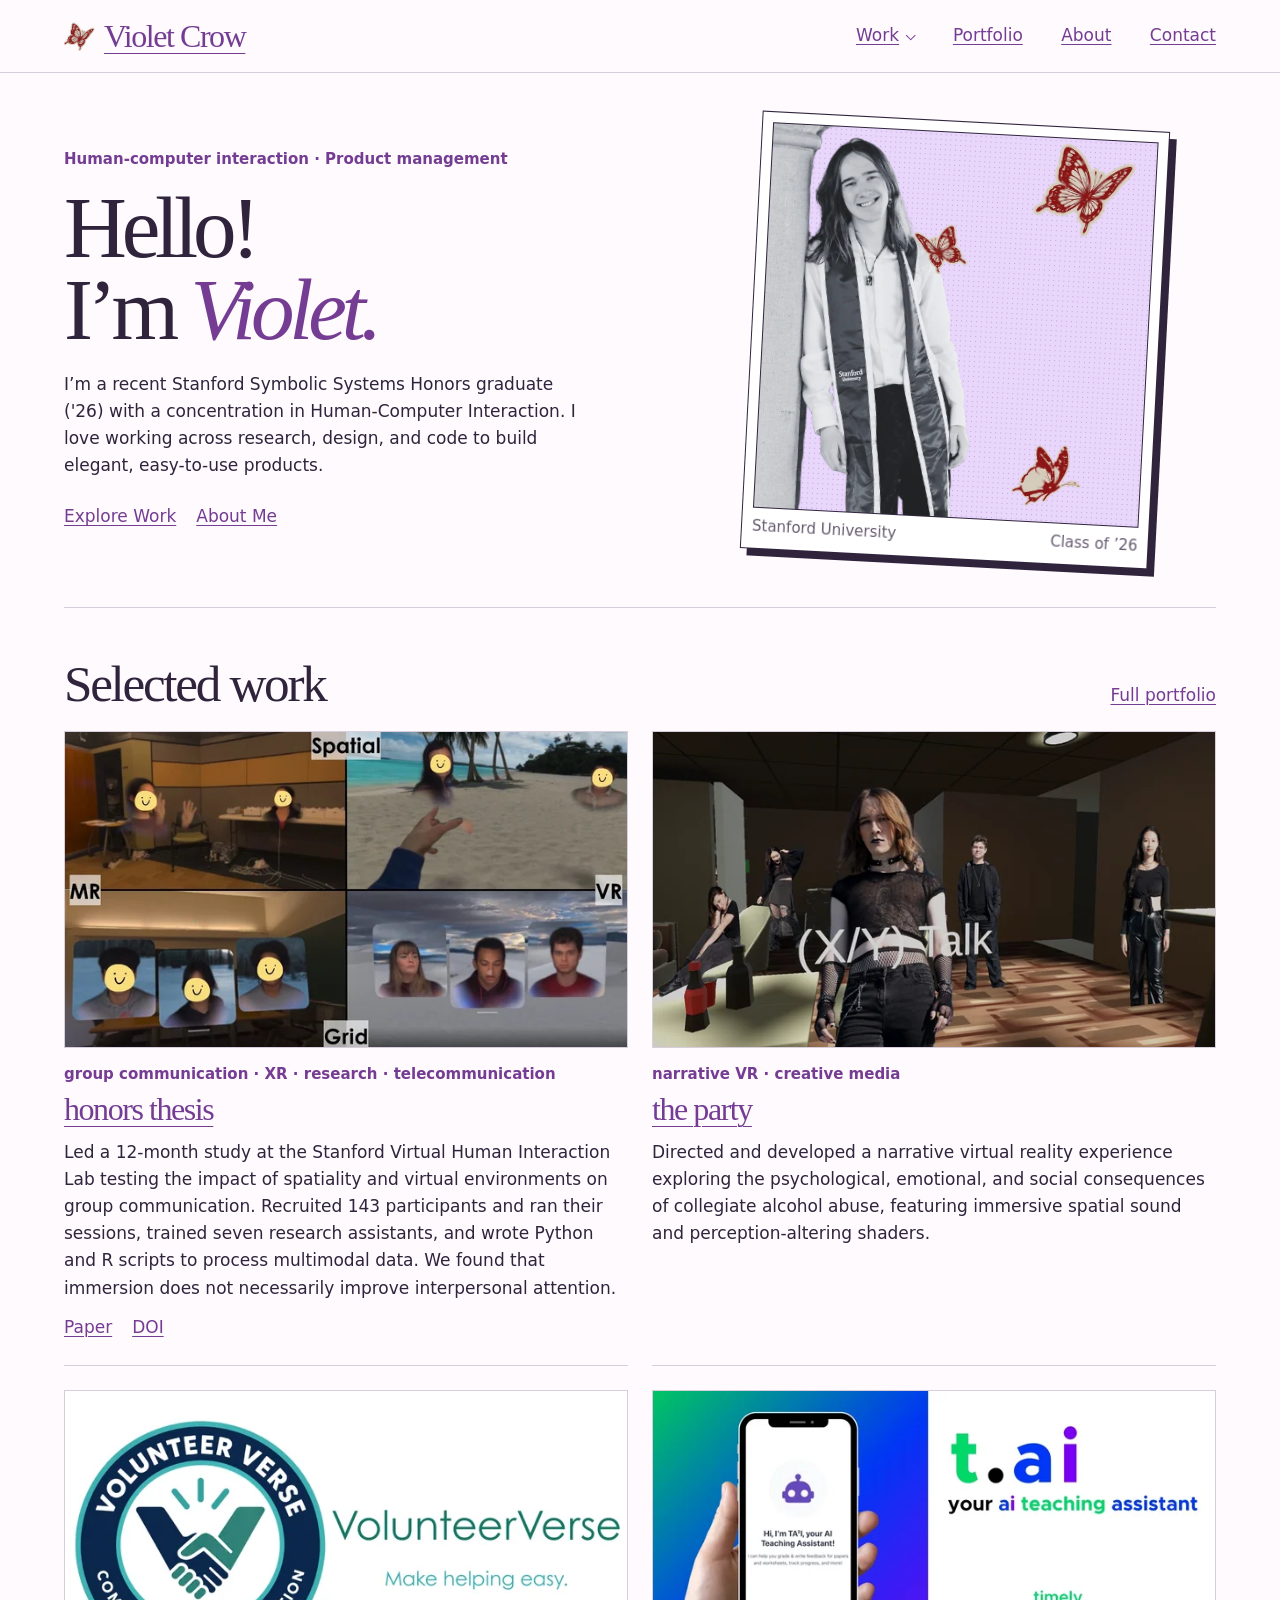
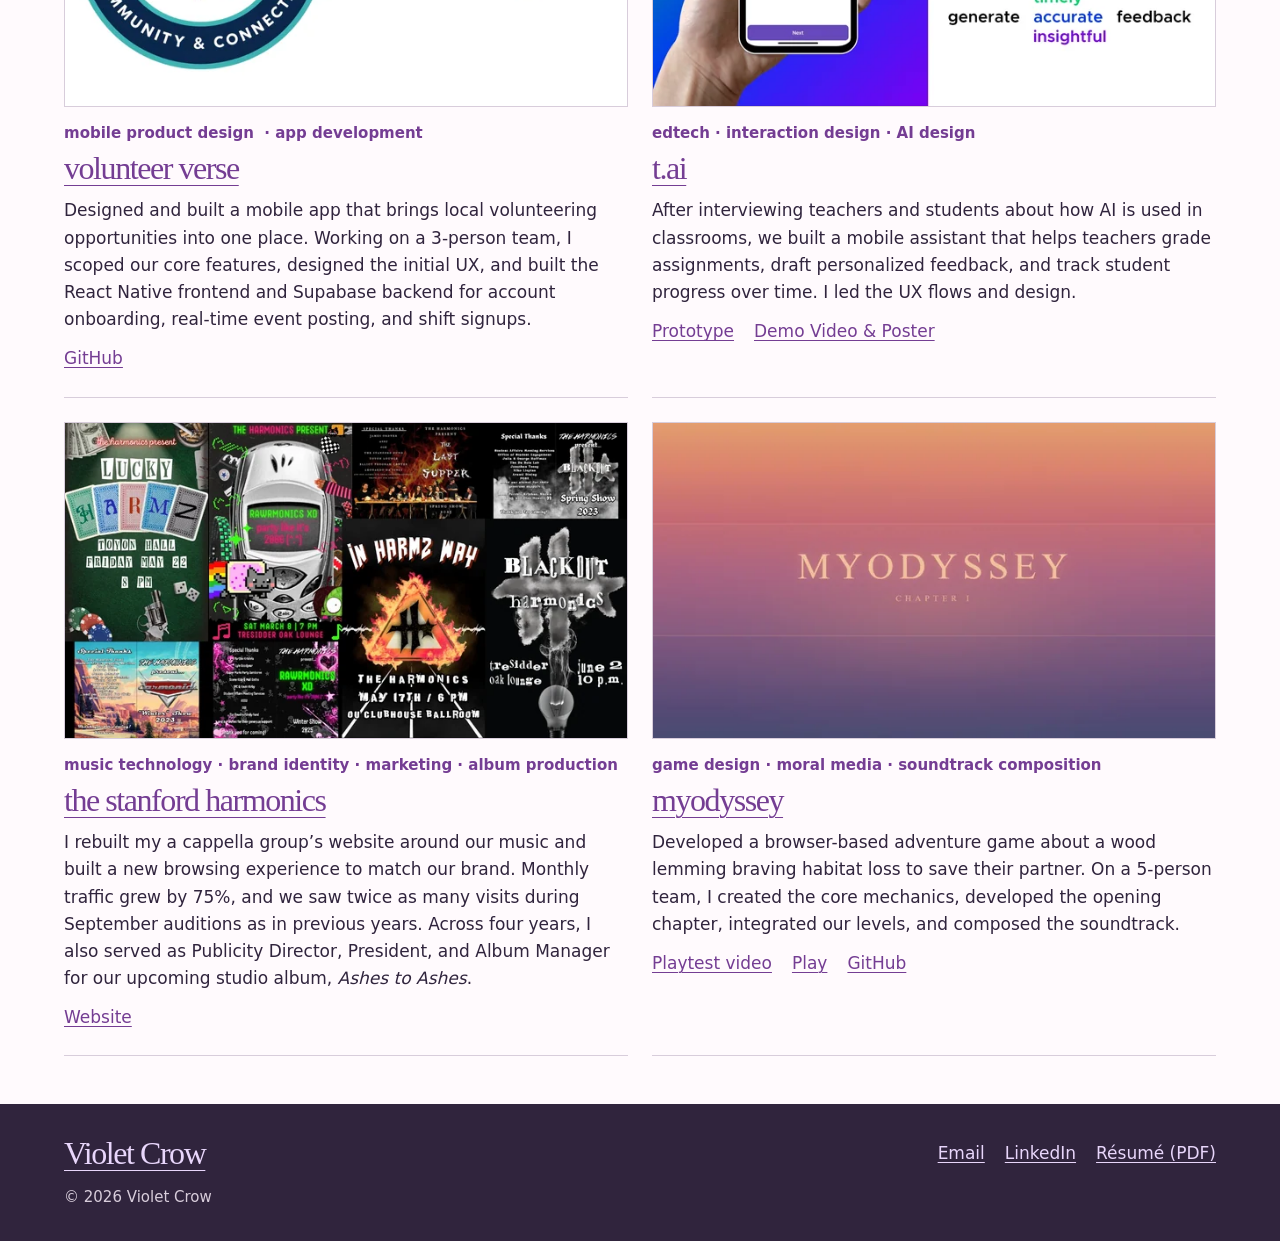
==== commit ebddf9b3: "did some general style edits + changed up the text across the site to make it more readable" ====
--- a/index.html
+++ b/index.html
@@ -36,7 +36,7 @@
   <main class="container" id="main" tabindex="-1">
     <section class="hero">
       <div class="hero-copy">
-        <p class="eyebrow">Product · Human-computer interaction</p>
+        <p class="eyebrow">Human-computer interaction · Product management</p>
         <h1>Hello!<br> I’m <em>Violet.</em></h1>
         <p class="hero-note">I’m a recent Stanford Symbolic Systems Honors graduate ('26) with a concentration in Human-Computer Interaction. I love working across research, design, and code to build elegant, easy-to-use products.</p>
         <div class="hero-actions">
@@ -60,9 +60,9 @@
         <article class="project">
           <a class="project-image-wrap" href="work/thesis/" aria-label="View Honors Thesis" tabindex="-1"><img class="project-image" src="assets/web/thesis-conditions-1280.webp" alt="Spatial and grid conversations in mixed and virtual reality" loading="lazy" width="1280" height="720" decoding="async" srcset="assets/web/thesis-conditions-640.webp 640w, assets/web/thesis-conditions-1280.webp 1280w" sizes="(max-width: 720px) 92vw, (max-width: 1280px) 49vw, 640px"></a>
           <div class="project-copy">
-            <p class="project-discipline">Group communication in XR</p>
-            <h3 class="project-title"><a href="work/thesis/">Honors Thesis</a></h3>
-            <p class="project-description">Led a 12-month study at the Stanford Virtual Human Interaction Lab testing the impact of spatialization and virtual environments on group communication. Recruited 143 participants and ran their sessions, trained seven research assistants, and wrote Python and R scripts to process data. We found that 2D grids often create less social friction than 3D spatial setups.</p>
+            <p class="project-discipline">group communication ·&nbsp;XR · research · telecommunication</p>
+            <h3 class="project-title"><a href="work/thesis/">honors thesis</a></h3>
+            <p class="project-description">Led a 12-month study at the Stanford Virtual Human Interaction Lab testing the impact of spatiality and virtual environments on group communication. Recruited 143 participants and ran their sessions, trained seven research assistants, and wrote Python and R scripts to process multimodal data. We found that immersion does not necessarily improve interpersonal attention.</p>
             <div class="project-meta">
               <a href="assets/portfolio/thesis-paper.pdf" target="_blank" rel="noopener noreferrer" aria-label="Read thesis paper">Paper</a>
               <a href="https://doi.org/10.25740/my027tc4249" target="_blank" rel="noopener noreferrer" aria-label="Stanford repository DOI">DOI</a>
@@ -72,17 +72,17 @@
         <article class="project">
           <a class="project-image-wrap" href="work/the-party/" aria-label="Explore The Party" tabindex="-1"><img class="project-image" src="assets/web/party-interaction-1500.webp" alt="Inside the virtual afterparty, facing a guest you can talk to" width="1626" height="875" loading="lazy" decoding="async" srcset="assets/web/party-interaction-640.webp 640w, assets/web/party-interaction-1500.webp 1500w" sizes="(max-width: 720px) 92vw, (max-width: 1280px) 49vw, 640px"></a>
           <div class="project-copy">
-            <p class="project-discipline">Narrative VR &amp; spatial sound</p>
-            <h3 class="project-title"><a href="work/the-party/">The Party</a></h3>
-            <p class="project-description">Directed and developed a narrative virtual reality experience exploring the psychological and social consequences of collegiate alcohol abuse.</p>
+            <p class="project-discipline">narrative VR · creative media</p>
+            <h3 class="project-title"><a href="work/the-party/">the party</a></h3>
+            <p class="project-description">Directed and developed a narrative virtual reality experience exploring the psychological, emotional, and social consequences of collegiate alcohol abuse, featuring immersive spatial sound and perception-altering shaders.</p>
           </div>
         </article>
         <article class="project">
           <a class="project-image-wrap" href="work/volunteerverse/" aria-label="View VolunteerVerse" tabindex="-1"><img class="project-image" src="assets/web/volunteerverse-1280.webp" alt="VolunteerVerse logo and app branding" loading="lazy" width="1280" height="720" decoding="async" srcset="assets/web/volunteerverse-640.webp 640w, assets/web/volunteerverse-1280.webp 1280w" sizes="(max-width: 720px) 92vw, (max-width: 1280px) 49vw, 640px"></a>
           <div class="project-copy">
-            <p class="project-discipline">Mobile product design &amp; development</p>
-            <h3 class="project-title"><a href="work/volunteerverse/">VolunteerVerse</a></h3>
-            <p class="project-description">Designed and built a mobile app that brings local volunteering opportunities into one place. Working on a 3-person team, I scoped our core features, designed the initial UX, and built the React Native frontend and Supabase backend for account onboarding, real-time event posting, and shift signups on Expo Go.</p>
+            <p class="project-discipline">mobile product design&nbsp; ·&nbsp;app development</p>
+            <h3 class="project-title"><a href="work/volunteerverse/">volunteer verse</a></h3>
+            <p class="project-description">Designed and built a mobile app that brings local volunteering opportunities into one place. Working on a 3-person team, I scoped our core features, designed the initial UX, and built the React Native frontend and Supabase backend for account onboarding, real-time event posting, and shift signups.</p>
             <div class="project-meta">
               <a href="https://github.com/cs147L-25au/Final-Project-volunteer_verse" target="_blank" rel="noopener noreferrer">GitHub</a>
             </div>
@@ -91,9 +91,9 @@
         <article class="project">
           <a class="project-image-wrap" href="work/tai/" aria-label="View T.AI" tabindex="-1"><img class="project-image" src="assets/web/tai-1500.webp" alt="T.AI mobile teaching assistant" loading="lazy" width="1920" height="1080" decoding="async" srcset="assets/web/tai-640.webp 640w, assets/web/tai-1500.webp 1500w" sizes="(max-width: 720px) 92vw, (max-width: 1280px) 49vw, 640px"></a>
           <div class="project-copy">
-            <p class="project-discipline">Interaction design for education</p>
-            <h3 class="project-title"><a href="work/tai/">T.AI</a></h3>
-            <p class="project-description">After interviewing teachers and students about how AI is used in classrooms, I conceived and designed a mobile assistant that helps teachers grade assignments, draft personalized feedback, and track student progress over time.</p>
+            <p class="project-discipline">edtech ·&nbsp;interaction design · AI design</p>
+            <h3 class="project-title"><a href="work/tai/">t.ai</a></h3>
+            <p class="project-description">After interviewing teachers and students about how AI is used in classrooms, we built a mobile assistant that helps teachers grade assignments, draft personalized feedback, and track student progress over time. I led the UX flows and design.</p>
             <div class="project-meta">
               <a href="https://www.figma.com/proto/utyWo2W1V87F10TjftMStV/MedFi-Prototype--Current-?node-id=98-238&amp;t=ID0Ffh1nkYUGRBFG-1&amp;scaling=scale-down&amp;content-scaling=fixed&amp;page-id=0%3A1&amp;starting-point-node-id=98%3A238" target="_blank" rel="noopener noreferrer">Prototype</a>
               <a href="work/tai/#deliverables" target="_blank" rel="noopener noreferrer">Demo Video &amp; Poster</a>
@@ -103,9 +103,9 @@
         <article class="project">
           <a class="project-image-wrap" href="work/harmonics/" aria-label="View Stanford Harmonics project" tabindex="-1"><img class="project-image" src="assets/web/harmonics-posters-1280.webp" alt="A selection of concert posters Violet designed for the Harmonics" loading="lazy" width="1280" height="720" decoding="async" srcset="assets/web/harmonics-posters-640.webp 640w, assets/web/harmonics-posters-1280.webp 1280w" sizes="(max-width: 720px) 92vw, (max-width: 1280px) 49vw, 640px"></a>
           <div class="project-copy">
-            <p class="project-discipline">Visual identity &amp; record production</p>
-            <h3 class="project-title"><a href="work/harmonics/">Stanford Harmonics</a></h3>
-            <p class="project-description">I rebuilt our a cappella group’s website around the things people came for: hearing our music and finding our shows. Monthly traffic grew by 75%, and we saw twice as many visits during September auditions. Across four years, I also served as Publicity Director, President, and Album Manager for our upcoming studio album, <em>Ashes to Ashes</em>.</p>
+            <p class="project-discipline">music technology · brand identity ·&nbsp;marketing · album production</p>
+            <h3 class="project-title"><a href="work/harmonics/">the stanford harmonics</a></h3>
+            <p class="project-description">I rebuilt my a cappella group’s website around our music and built a new browsing experience to match our brand. Monthly traffic grew by 75%, and we saw twice as many visits during September auditions as in previous years. Across four years, I also served as Publicity Director, President, and Album Manager for our upcoming studio album, <em>Ashes to Ashes</em>.</p>
             <div class="project-meta">
               <a href="https://stanfordharmonics.com" target="_blank" rel="noopener noreferrer" aria-label="Visit Harmonics website">Website</a>
             </div>
@@ -114,9 +114,9 @@
         <article class="project">
           <a class="project-image-wrap" href="work/myodyssey/" aria-label="View Myodyssey" tabindex="-1"><img class="project-image" src="assets/web/myodyssey-1280.webp" alt="Myodyssey game title screen" loading="lazy" width="1280" height="720" decoding="async" srcset="assets/web/myodyssey-640.webp 640w, assets/web/myodyssey-1280.webp 1280w" sizes="(max-width: 720px) 92vw, (max-width: 1280px) 49vw, 640px"></a>
           <div class="project-copy">
-            <p class="project-discipline">Game design &amp; composition</p>
-            <h3 class="project-title"><a href="work/myodyssey/">Myodyssey</a></h3>
-            <p class="project-description">Developed a browser-based adventure game about a wood lemming navigating habitat loss. On a 5-person team, I created the core mechanics, coded the opening chapter, integrated our levels, and composed the soundtrack.</p>
+            <p class="project-discipline">game design · moral media ·&nbsp;soundtrack composition</p>
+            <h3 class="project-title"><a href="work/myodyssey/">myodyssey</a></h3>
+            <p class="project-description">Developed a browser-based adventure game about a wood lemming braving habitat loss to save their partner. On a 5-person team, I created the core mechanics, developed the opening chapter, integrated our levels, and composed the soundtrack.</p>
             <div class="project-meta">
               <a href="work/myodyssey/#playtest-video">Playtest video</a>
               <a href="https://venef.itch.io/myodyssey" target="_blank" rel="noopener noreferrer">Play</a>
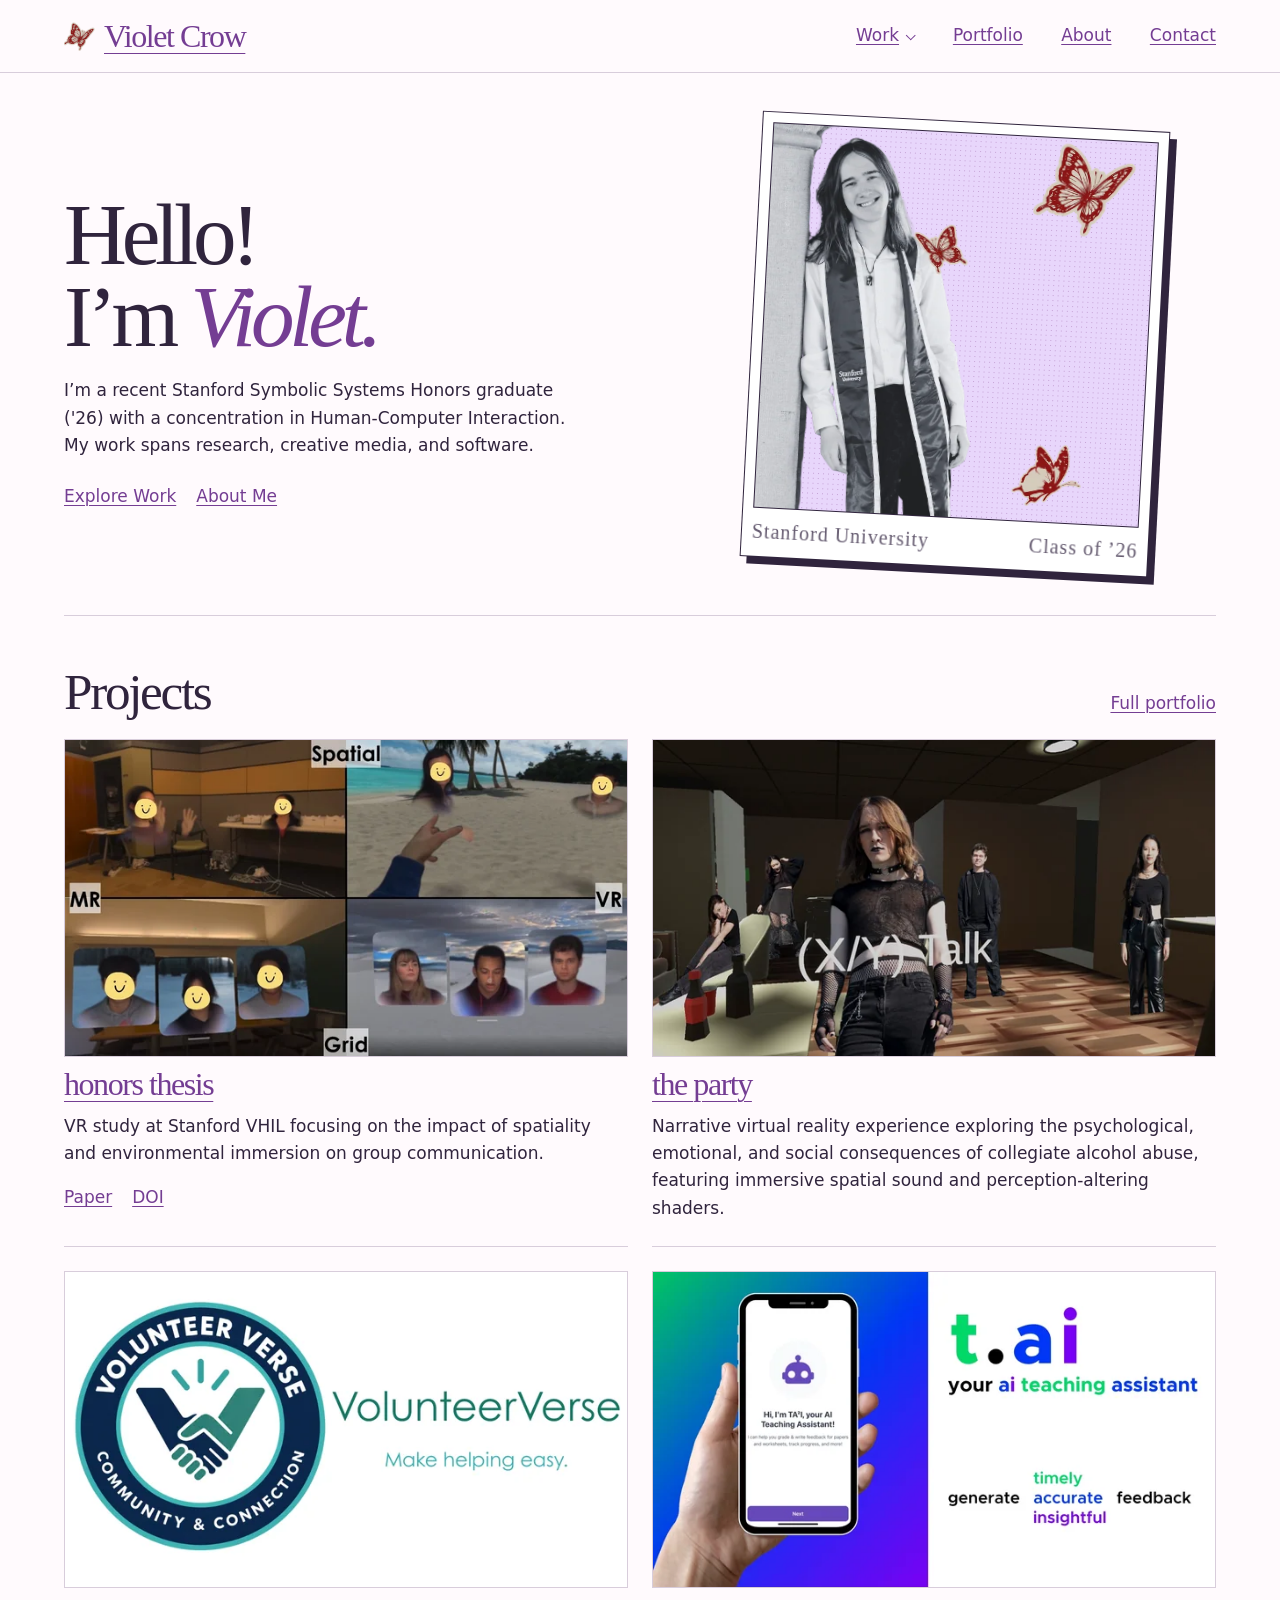
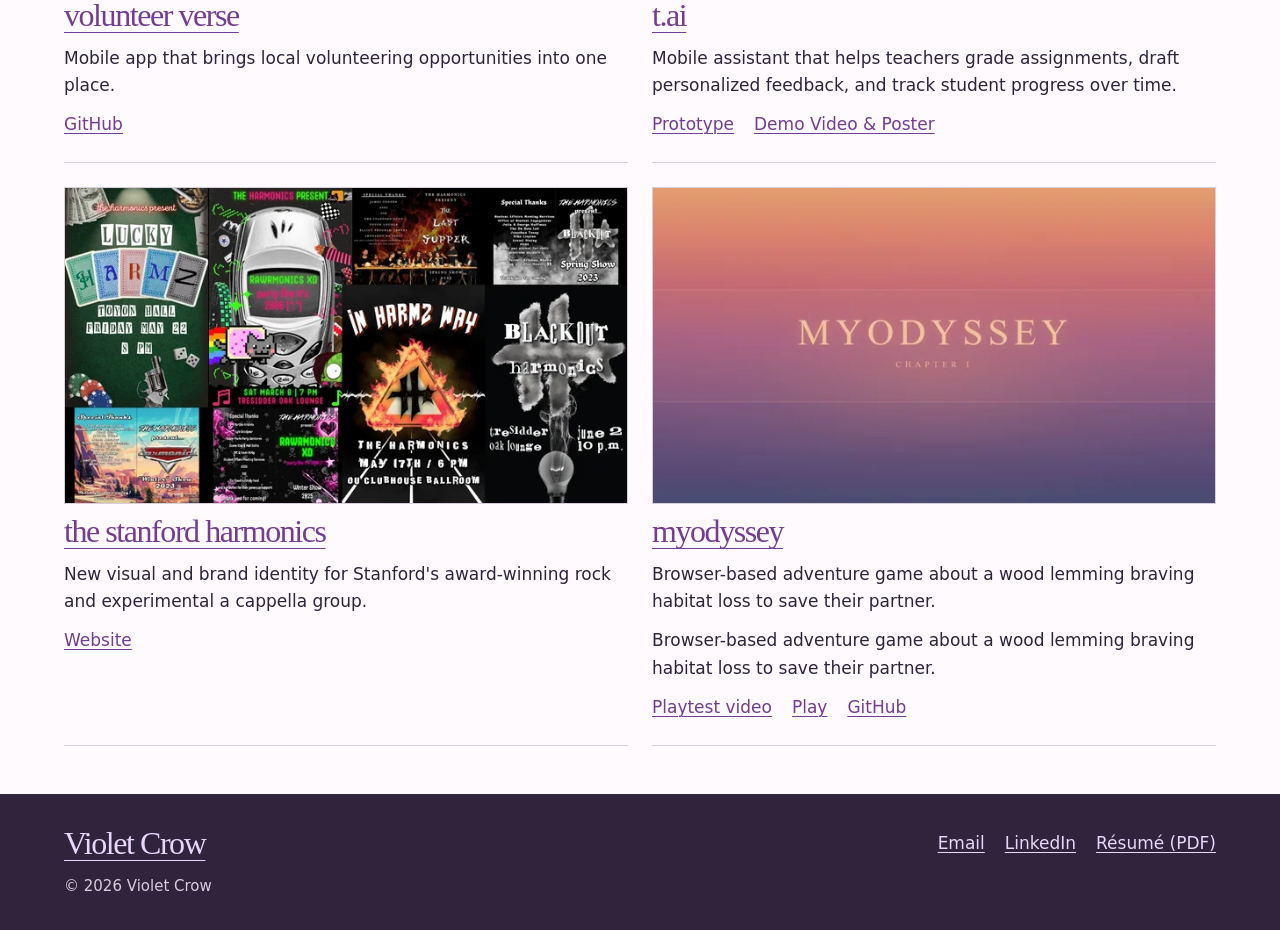
==== commit bba26c83: "additional text changes incl. headers, removal of eyebrows, simplifying navigation" ====
--- a/index.html
+++ b/index.html
@@ -18,7 +18,6 @@
         <details class="work-menu">
           <summary>Work</summary>
           <div class="work-links">
-            <a href="#work">All work</a>
             <a href="work/thesis/">Honors Thesis</a>
             <a href="work/the-party/">The Party</a>
             <a href="work/volunteerverse/">VolunteerVerse</a>
@@ -36,9 +35,9 @@
   <main class="container" id="main" tabindex="-1">
     <section class="hero">
       <div class="hero-copy">
-        <p class="eyebrow">Human-computer interaction · Product management</p>
+        
         <h1>Hello!<br> I’m <em>Violet.</em></h1>
-        <p class="hero-note">I’m a recent Stanford Symbolic Systems Honors graduate ('26) with a concentration in Human-Computer Interaction. I love working across research, design, and code to build elegant, easy-to-use products.</p>
+        <p class="hero-note">I’m a recent Stanford Symbolic Systems Honors graduate ('26) with a concentration in Human-Computer Interaction. My work spans research, creative media, and software.</p>
         <div class="hero-actions">
           <a href="#work">Explore Work</a>
           <a href="about/">About Me</a>
@@ -48,21 +47,22 @@
         <div class="portrait-frame">
           <img src="assets/web/profile-1200.webp" alt="Violet in her Stanford graduation stole, surrounded by illustrated butterflies" fetchpriority="high" width="1200" height="1200" decoding="async" srcset="assets/web/profile-640.webp 640w, assets/web/profile-1200.webp 1200w" sizes="(max-width: 720px) 92vw, (max-width: 1280px) 49vw, 640px">
         </div>
-        <figcaption>Stanford University <span>Class of ’26</span></figcaption>
+        <figcaption style="font-family: &quot;Brush Script MT&quot;, cursive; font-size: 20px; line-height: 30px; letter-spacing: 1px;">Stanford University <span>Class of ’26</span>
+</figcaption>
       </figure>
     </section>
     <section class="section" id="work" aria-labelledby="work-heading">
       <div class="section-heading">
-        <h2 id="work-heading">Selected work</h2>
+        <h2 id="work-heading">Projects</h2>
         <a href="portfolio/">Full portfolio</a>
       </div>
       <div class="project-list">
         <article class="project">
-          <a class="project-image-wrap" href="work/thesis/" aria-label="View Honors Thesis" tabindex="-1"><img class="project-image" src="assets/web/thesis-conditions-1280.webp" alt="Spatial and grid conversations in mixed and virtual reality" loading="lazy" width="1280" height="720" decoding="async" srcset="assets/web/thesis-conditions-640.webp 640w, assets/web/thesis-conditions-1280.webp 1280w" sizes="(max-width: 720px) 92vw, (max-width: 1280px) 49vw, 640px"></a>
+          <a class="project-image-wrap" href="work/thesis/" aria-label="View Honors Thesis" tabindex="-1" style="padding-bottom: 10px;"><img class="project-image" src="assets/web/thesis-conditions-1280.webp" alt="Spatial and grid conversations in mixed and virtual reality" loading="lazy" width="1280" height="720" decoding="async" srcset="assets/web/thesis-conditions-640.webp 640w, assets/web/thesis-conditions-1280.webp 1280w" sizes="(max-width: 720px) 92vw, (max-width: 1280px) 49vw, 640px"></a>
           <div class="project-copy">
-            <p class="project-discipline">group communication ·&nbsp;XR · research · telecommunication</p>
+            
             <h3 class="project-title"><a href="work/thesis/">honors thesis</a></h3>
-            <p class="project-description">Led a 12-month study at the Stanford Virtual Human Interaction Lab testing the impact of spatiality and virtual environments on group communication. Recruited 143 participants and ran their sessions, trained seven research assistants, and wrote Python and R scripts to process multimodal data. We found that immersion does not necessarily improve interpersonal attention.</p>
+            <p class="project-description">VR study at Stanford VHIL focusing on the impact of spatiality and environmental immersion on group communication.&nbsp;</p><p></p>
             <div class="project-meta">
               <a href="assets/portfolio/thesis-paper.pdf" target="_blank" rel="noopener noreferrer" aria-label="Read thesis paper">Paper</a>
               <a href="https://doi.org/10.25740/my027tc4249" target="_blank" rel="noopener noreferrer" aria-label="Stanford repository DOI">DOI</a>
@@ -70,30 +70,30 @@
           </div>
         </article>
         <article class="project">
-          <a class="project-image-wrap" href="work/the-party/" aria-label="Explore The Party" tabindex="-1"><img class="project-image" src="assets/web/party-interaction-1500.webp" alt="Inside the virtual afterparty, facing a guest you can talk to" width="1626" height="875" loading="lazy" decoding="async" srcset="assets/web/party-interaction-640.webp 640w, assets/web/party-interaction-1500.webp 1500w" sizes="(max-width: 720px) 92vw, (max-width: 1280px) 49vw, 640px"></a>
+          <a class="project-image-wrap" href="work/the-party/" aria-label="Explore The Party" tabindex="-1" style="padding-bottom: 10px;"><img class="project-image" src="assets/web/party-interaction-1500.webp" alt="Inside the virtual afterparty, facing a guest you can talk to" width="1626" height="875" loading="lazy" decoding="async" srcset="assets/web/party-interaction-640.webp 640w, assets/web/party-interaction-1500.webp 1500w" sizes="(max-width: 720px) 92vw, (max-width: 1280px) 49vw, 640px"></a>
           <div class="project-copy">
-            <p class="project-discipline">narrative VR · creative media</p>
+            
             <h3 class="project-title"><a href="work/the-party/">the party</a></h3>
-            <p class="project-description">Directed and developed a narrative virtual reality experience exploring the psychological, emotional, and social consequences of collegiate alcohol abuse, featuring immersive spatial sound and perception-altering shaders.</p>
+            <p class="project-description">Narrative virtual reality experience exploring the psychological, emotional, and social consequences of collegiate alcohol abuse, featuring immersive spatial sound and perception-altering shaders.</p>
           </div>
         </article>
         <article class="project">
-          <a class="project-image-wrap" href="work/volunteerverse/" aria-label="View VolunteerVerse" tabindex="-1"><img class="project-image" src="assets/web/volunteerverse-1280.webp" alt="VolunteerVerse logo and app branding" loading="lazy" width="1280" height="720" decoding="async" srcset="assets/web/volunteerverse-640.webp 640w, assets/web/volunteerverse-1280.webp 1280w" sizes="(max-width: 720px) 92vw, (max-width: 1280px) 49vw, 640px"></a>
+          <a class="project-image-wrap" href="work/volunteerverse/" aria-label="View VolunteerVerse" tabindex="-1" style="padding-bottom: 10px;"><img class="project-image" src="assets/web/volunteerverse-1280.webp" alt="VolunteerVerse logo and app branding" loading="lazy" width="1280" height="720" decoding="async" srcset="assets/web/volunteerverse-640.webp 640w, assets/web/volunteerverse-1280.webp 1280w" sizes="(max-width: 720px) 92vw, (max-width: 1280px) 49vw, 640px"></a>
           <div class="project-copy">
-            <p class="project-discipline">mobile product design&nbsp; ·&nbsp;app development</p>
+            
             <h3 class="project-title"><a href="work/volunteerverse/">volunteer verse</a></h3>
-            <p class="project-description">Designed and built a mobile app that brings local volunteering opportunities into one place. Working on a 3-person team, I scoped our core features, designed the initial UX, and built the React Native frontend and Supabase backend for account onboarding, real-time event posting, and shift signups.</p>
+            <p class="project-description">Mobile app that brings local volunteering opportunities into one place.&nbsp;</p>
             <div class="project-meta">
               <a href="https://github.com/cs147L-25au/Final-Project-volunteer_verse" target="_blank" rel="noopener noreferrer">GitHub</a>
             </div>
           </div>
         </article>
         <article class="project">
-          <a class="project-image-wrap" href="work/tai/" aria-label="View T.AI" tabindex="-1"><img class="project-image" src="assets/web/tai-1500.webp" alt="T.AI mobile teaching assistant" loading="lazy" width="1920" height="1080" decoding="async" srcset="assets/web/tai-640.webp 640w, assets/web/tai-1500.webp 1500w" sizes="(max-width: 720px) 92vw, (max-width: 1280px) 49vw, 640px"></a>
+          <a class="project-image-wrap" href="work/tai/" aria-label="View T.AI" tabindex="-1" style="padding-bottom: 10px;"><img class="project-image" src="assets/web/tai-1500.webp" alt="T.AI mobile teaching assistant" loading="lazy" width="1920" height="1080" decoding="async" srcset="assets/web/tai-640.webp 640w, assets/web/tai-1500.webp 1500w" sizes="(max-width: 720px) 92vw, (max-width: 1280px) 49vw, 640px"></a>
           <div class="project-copy">
-            <p class="project-discipline">edtech ·&nbsp;interaction design · AI design</p>
+            
             <h3 class="project-title"><a href="work/tai/">t.ai</a></h3>
-            <p class="project-description">After interviewing teachers and students about how AI is used in classrooms, we built a mobile assistant that helps teachers grade assignments, draft personalized feedback, and track student progress over time. I led the UX flows and design.</p>
+            <p class="project-description">Mobile assistant that helps teachers grade assignments, draft personalized feedback, and track student progress over time.</p>
             <div class="project-meta">
               <a href="https://www.figma.com/proto/utyWo2W1V87F10TjftMStV/MedFi-Prototype--Current-?node-id=98-238&amp;t=ID0Ffh1nkYUGRBFG-1&amp;scaling=scale-down&amp;content-scaling=fixed&amp;page-id=0%3A1&amp;starting-point-node-id=98%3A238" target="_blank" rel="noopener noreferrer">Prototype</a>
               <a href="work/tai/#deliverables" target="_blank" rel="noopener noreferrer">Demo Video &amp; Poster</a>
@@ -101,22 +101,22 @@
           </div>
         </article>
         <article class="project">
-          <a class="project-image-wrap" href="work/harmonics/" aria-label="View Stanford Harmonics project" tabindex="-1"><img class="project-image" src="assets/web/harmonics-posters-1280.webp" alt="A selection of concert posters Violet designed for the Harmonics" loading="lazy" width="1280" height="720" decoding="async" srcset="assets/web/harmonics-posters-640.webp 640w, assets/web/harmonics-posters-1280.webp 1280w" sizes="(max-width: 720px) 92vw, (max-width: 1280px) 49vw, 640px"></a>
+          <a class="project-image-wrap" href="work/harmonics/" aria-label="View Stanford Harmonics project" tabindex="-1" style="padding-bottom: 10px;"><img class="project-image" src="assets/web/harmonics-posters-1280.webp" alt="A selection of concert posters Violet designed for the Harmonics" loading="lazy" width="1280" height="720" decoding="async" srcset="assets/web/harmonics-posters-640.webp 640w, assets/web/harmonics-posters-1280.webp 1280w" sizes="(max-width: 720px) 92vw, (max-width: 1280px) 49vw, 640px"></a>
           <div class="project-copy">
-            <p class="project-discipline">music technology · brand identity ·&nbsp;marketing · album production</p>
+            
             <h3 class="project-title"><a href="work/harmonics/">the stanford harmonics</a></h3>
-            <p class="project-description">I rebuilt my a cappella group’s website around our music and built a new browsing experience to match our brand. Monthly traffic grew by 75%, and we saw twice as many visits during September auditions as in previous years. Across four years, I also served as Publicity Director, President, and Album Manager for our upcoming studio album, <em>Ashes to Ashes</em>.</p>
+            <p class="project-description">New visual and brand identity for Stanford's award-winning rock and experimental a cappella group.</p>
             <div class="project-meta">
               <a href="https://stanfordharmonics.com" target="_blank" rel="noopener noreferrer" aria-label="Visit Harmonics website">Website</a>
             </div>
           </div>
         </article>
         <article class="project">
-          <a class="project-image-wrap" href="work/myodyssey/" aria-label="View Myodyssey" tabindex="-1"><img class="project-image" src="assets/web/myodyssey-1280.webp" alt="Myodyssey game title screen" loading="lazy" width="1280" height="720" decoding="async" srcset="assets/web/myodyssey-640.webp 640w, assets/web/myodyssey-1280.webp 1280w" sizes="(max-width: 720px) 92vw, (max-width: 1280px) 49vw, 640px"></a>
+          <a class="project-image-wrap" href="work/myodyssey/" aria-label="View Myodyssey" tabindex="-1" style="padding-bottom: 10px;"><img class="project-image" src="assets/web/myodyssey-1280.webp" alt="Myodyssey game title screen" loading="lazy" width="1280" height="720" decoding="async" srcset="assets/web/myodyssey-640.webp 640w, assets/web/myodyssey-1280.webp 1280w" sizes="(max-width: 720px) 92vw, (max-width: 1280px) 49vw, 640px"></a>
           <div class="project-copy">
-            <p class="project-discipline">game design · moral media ·&nbsp;soundtrack composition</p>
+            
             <h3 class="project-title"><a href="work/myodyssey/">myodyssey</a></h3>
-            <p class="project-description">Developed a browser-based adventure game about a wood lemming braving habitat loss to save their partner. On a 5-person team, I created the core mechanics, developed the opening chapter, integrated our levels, and composed the soundtrack.</p>
+            <p class="project-description">Browser-based adventure game about a wood lemming braving habitat loss to save their partner.</p><p class="project-description">Browser-based adventure game about a wood lemming braving habitat loss to save their partner.</p>
             <div class="project-meta">
               <a href="work/myodyssey/#playtest-video">Playtest video</a>
               <a href="https://venef.itch.io/myodyssey" target="_blank" rel="noopener noreferrer">Play</a>
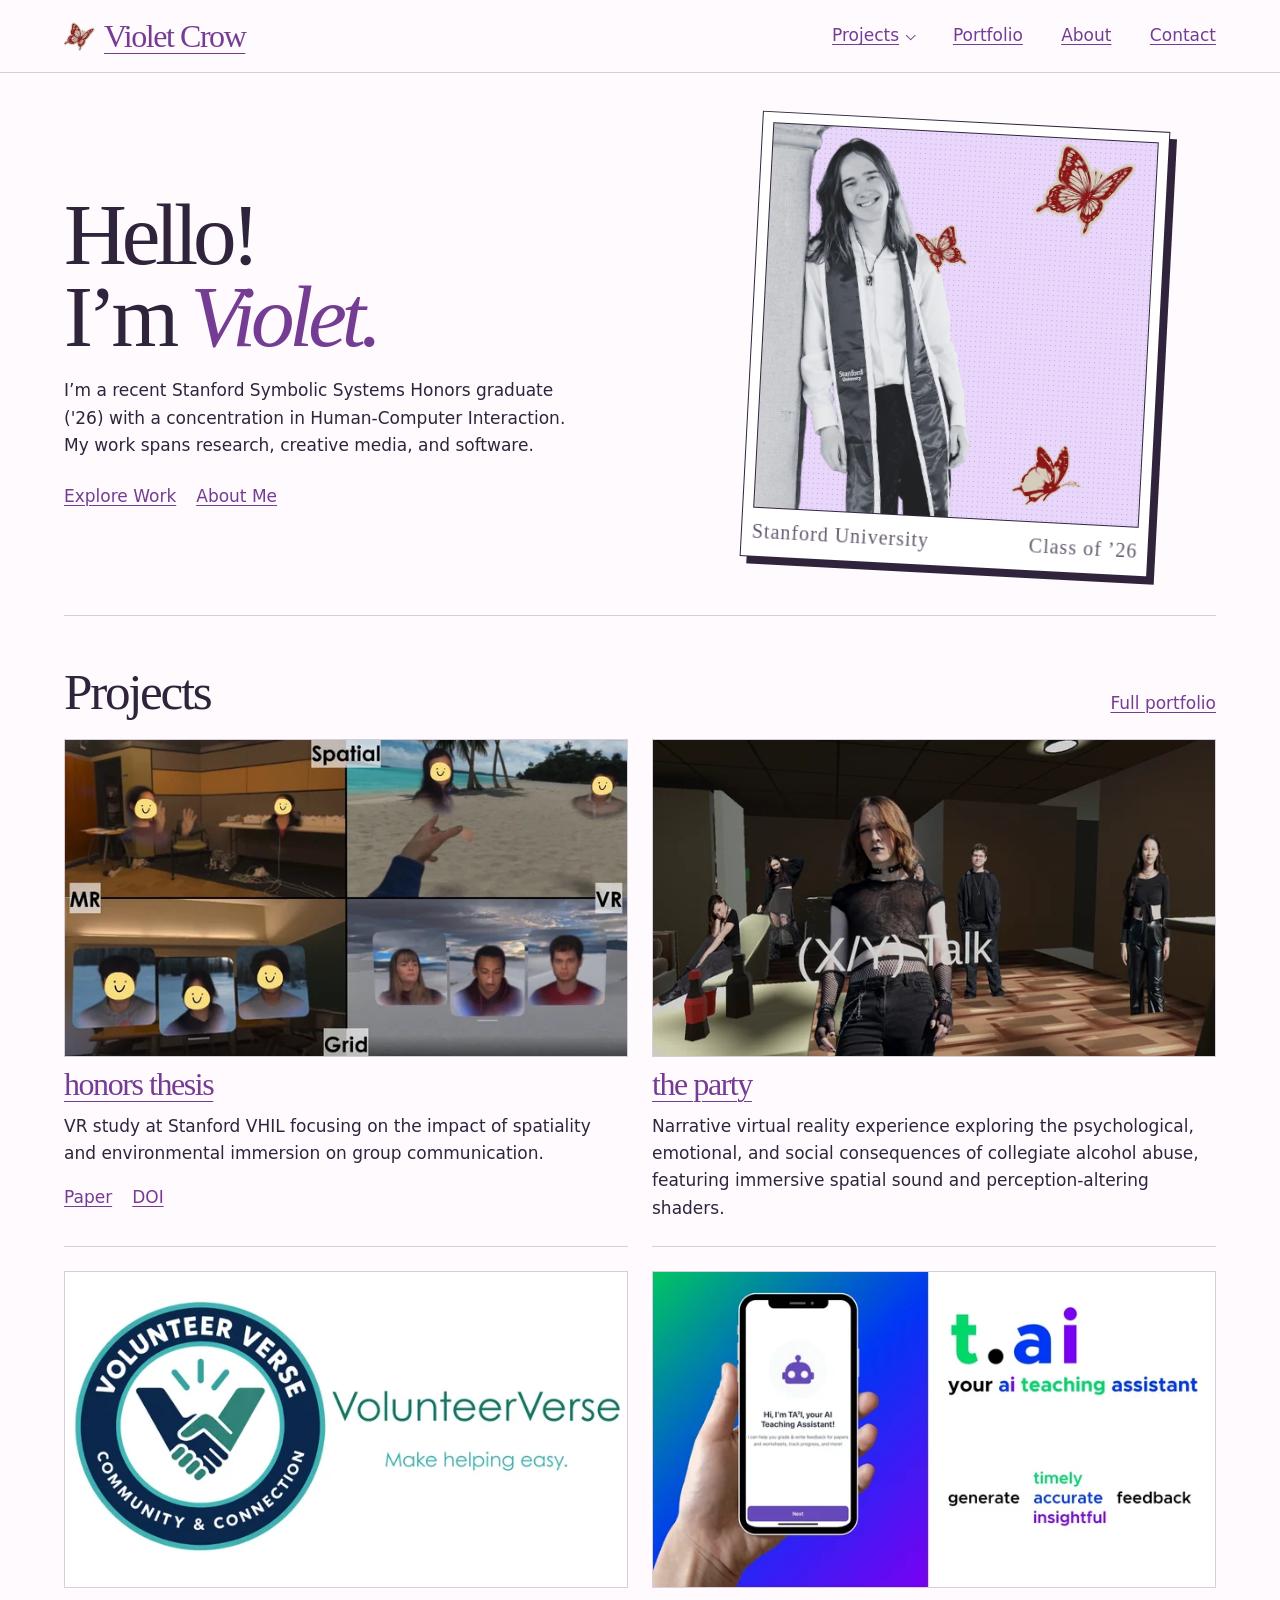
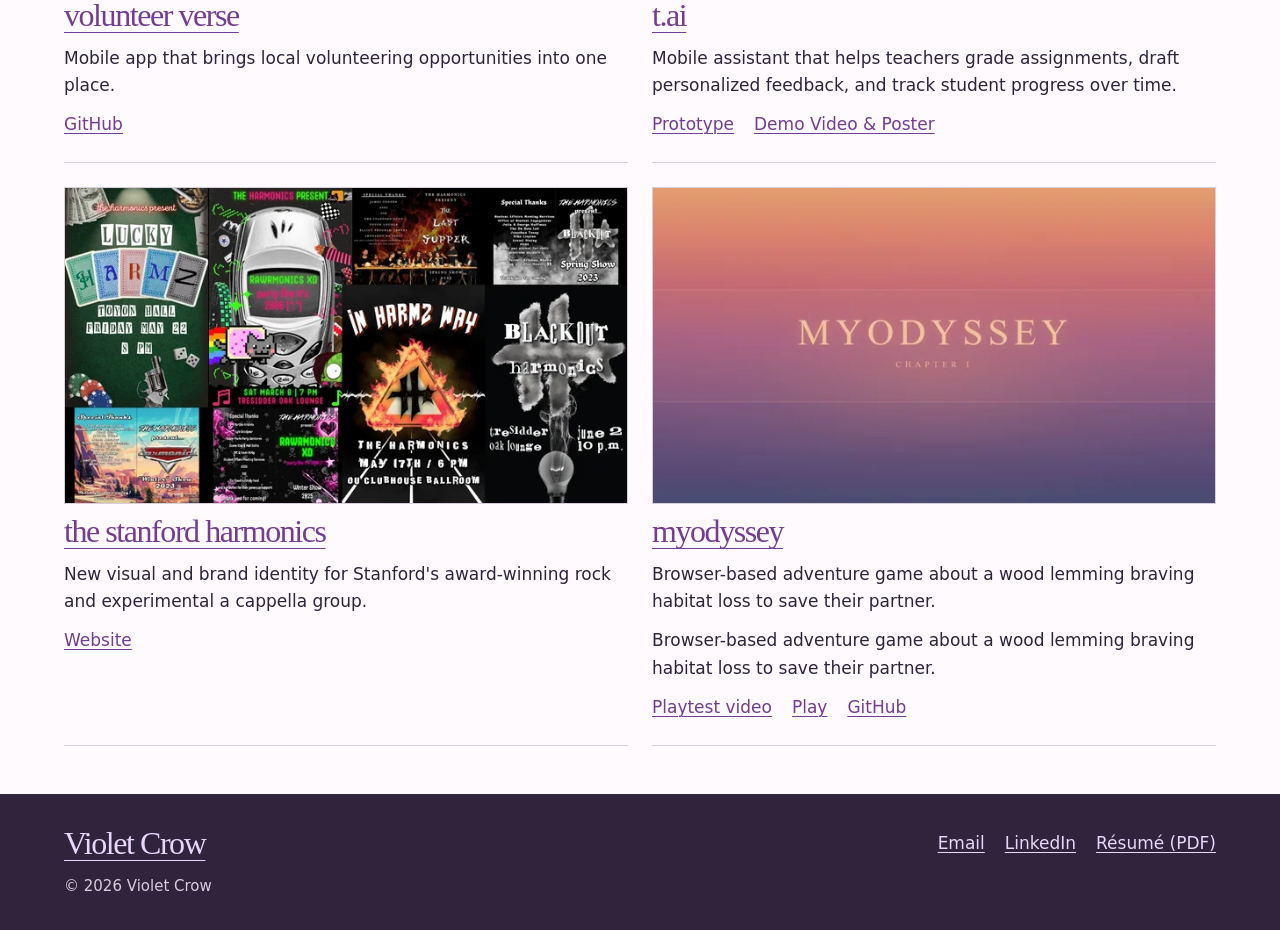
==== commit c512e92f: "changed work label to projects" ====
--- a/index.html
+++ b/index.html
@@ -16,7 +16,7 @@
       <a class="brand" href="./" aria-label="Violet Crow, home"><img src="assets/web/butterfly.png" width="40" height="38" alt=""> Violet Crow</a>
       <nav class="primary" aria-label="Primary">
         <details class="work-menu">
-          <summary>Work</summary>
+          <summary>Projects</summary>
           <div class="work-links">
             <a href="work/thesis/">Honors Thesis</a>
             <a href="work/the-party/">The Party</a>
